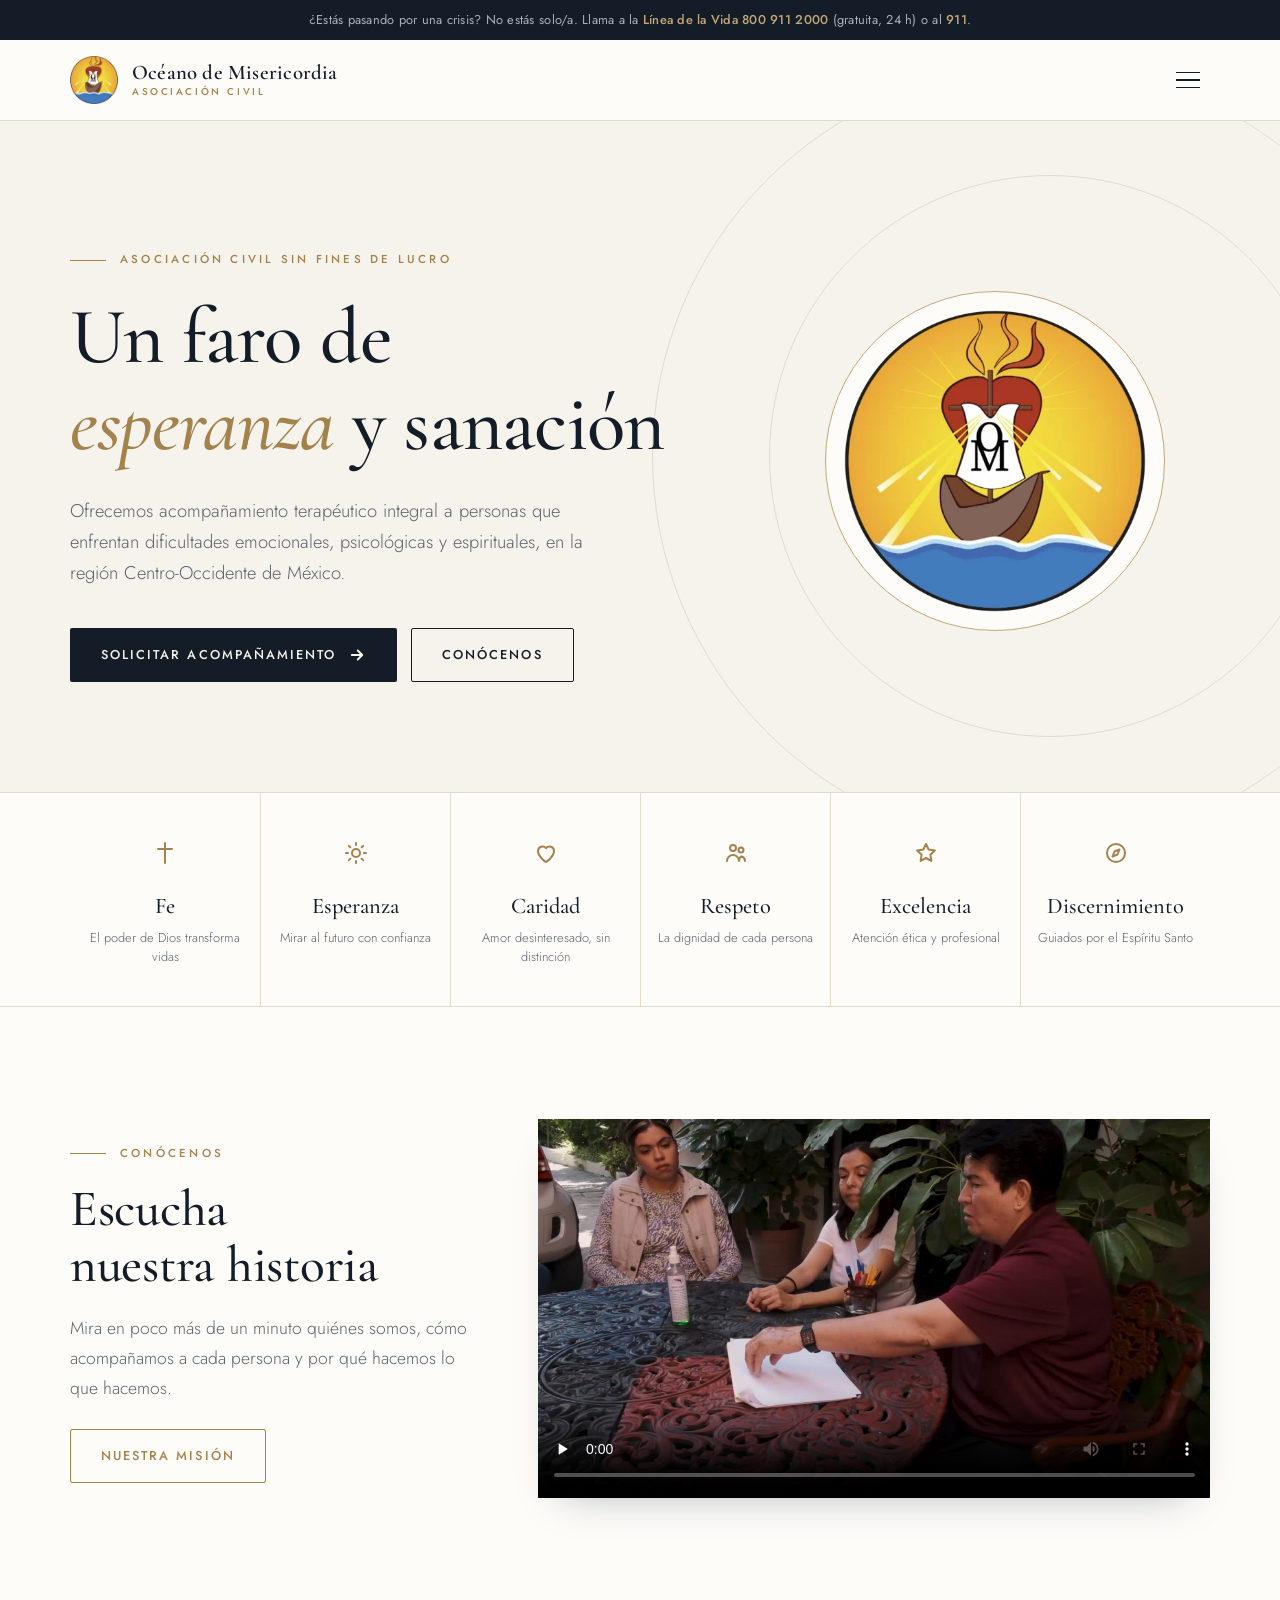
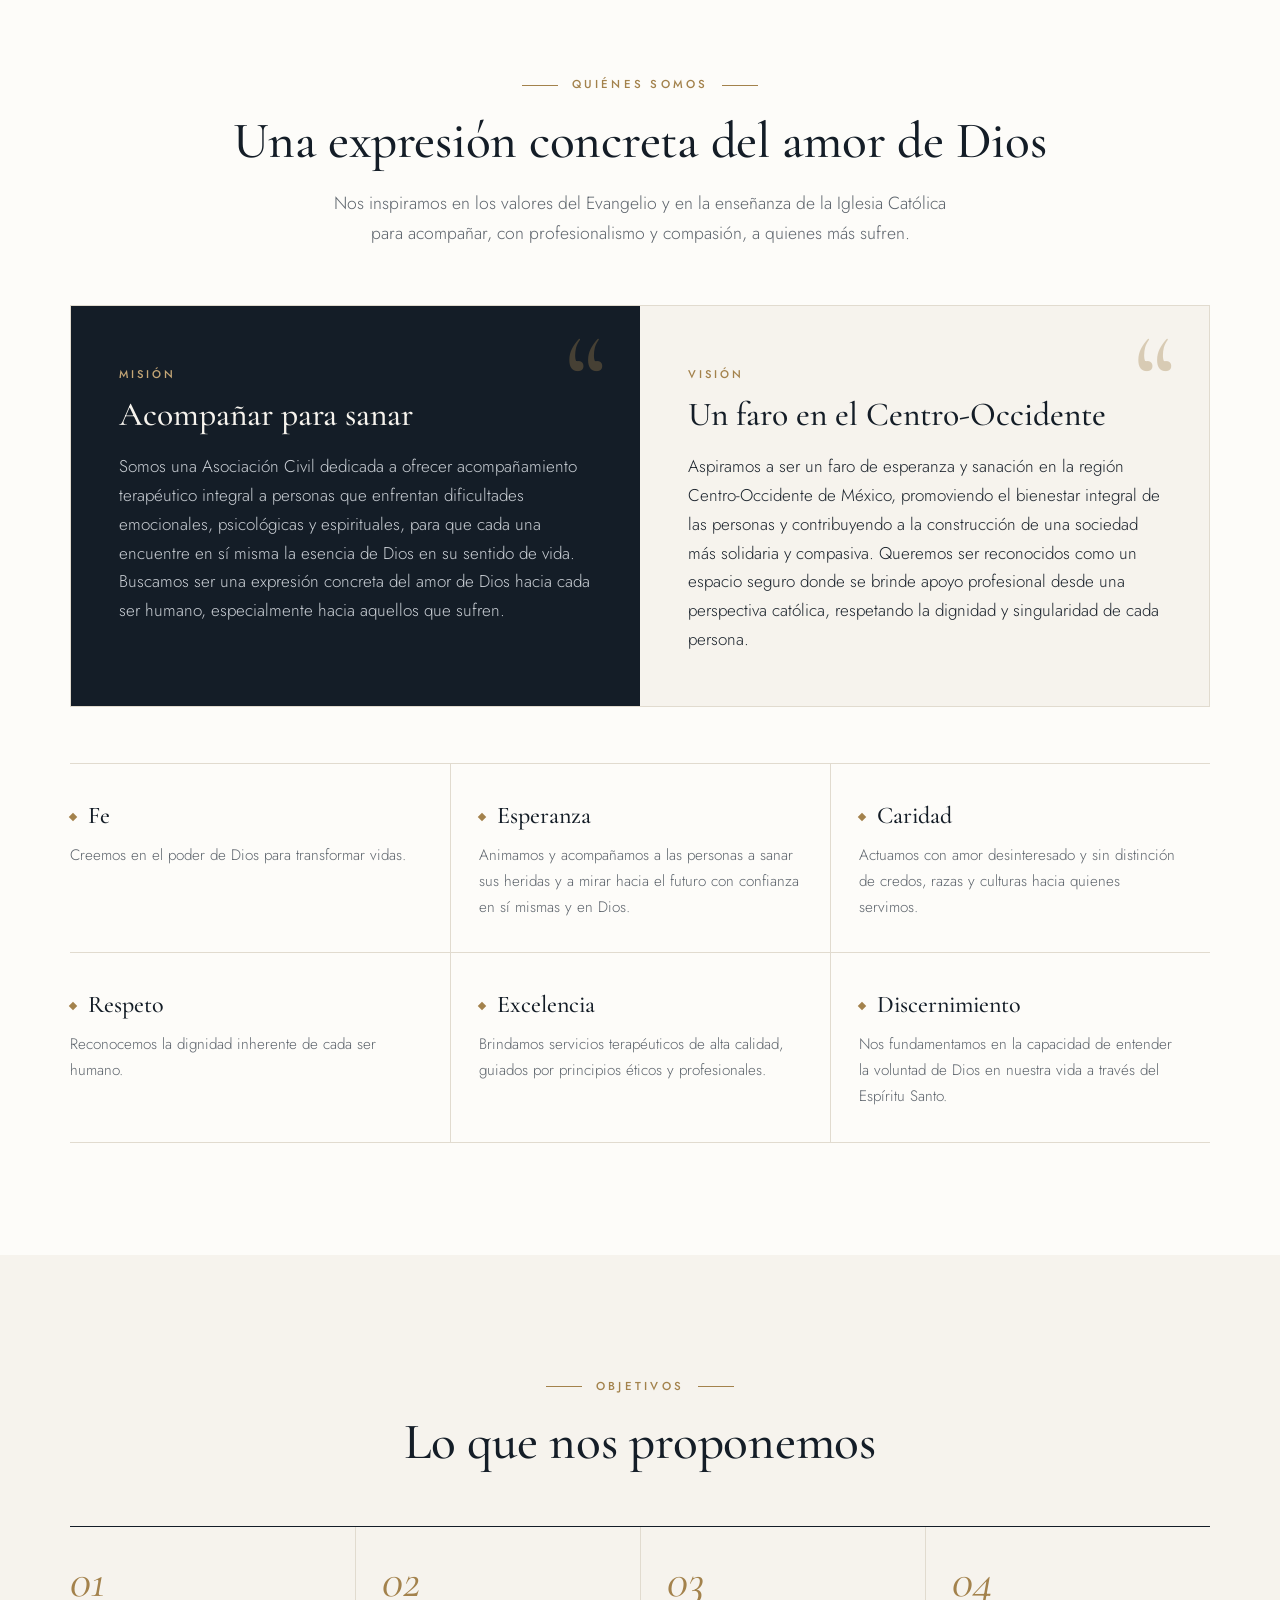
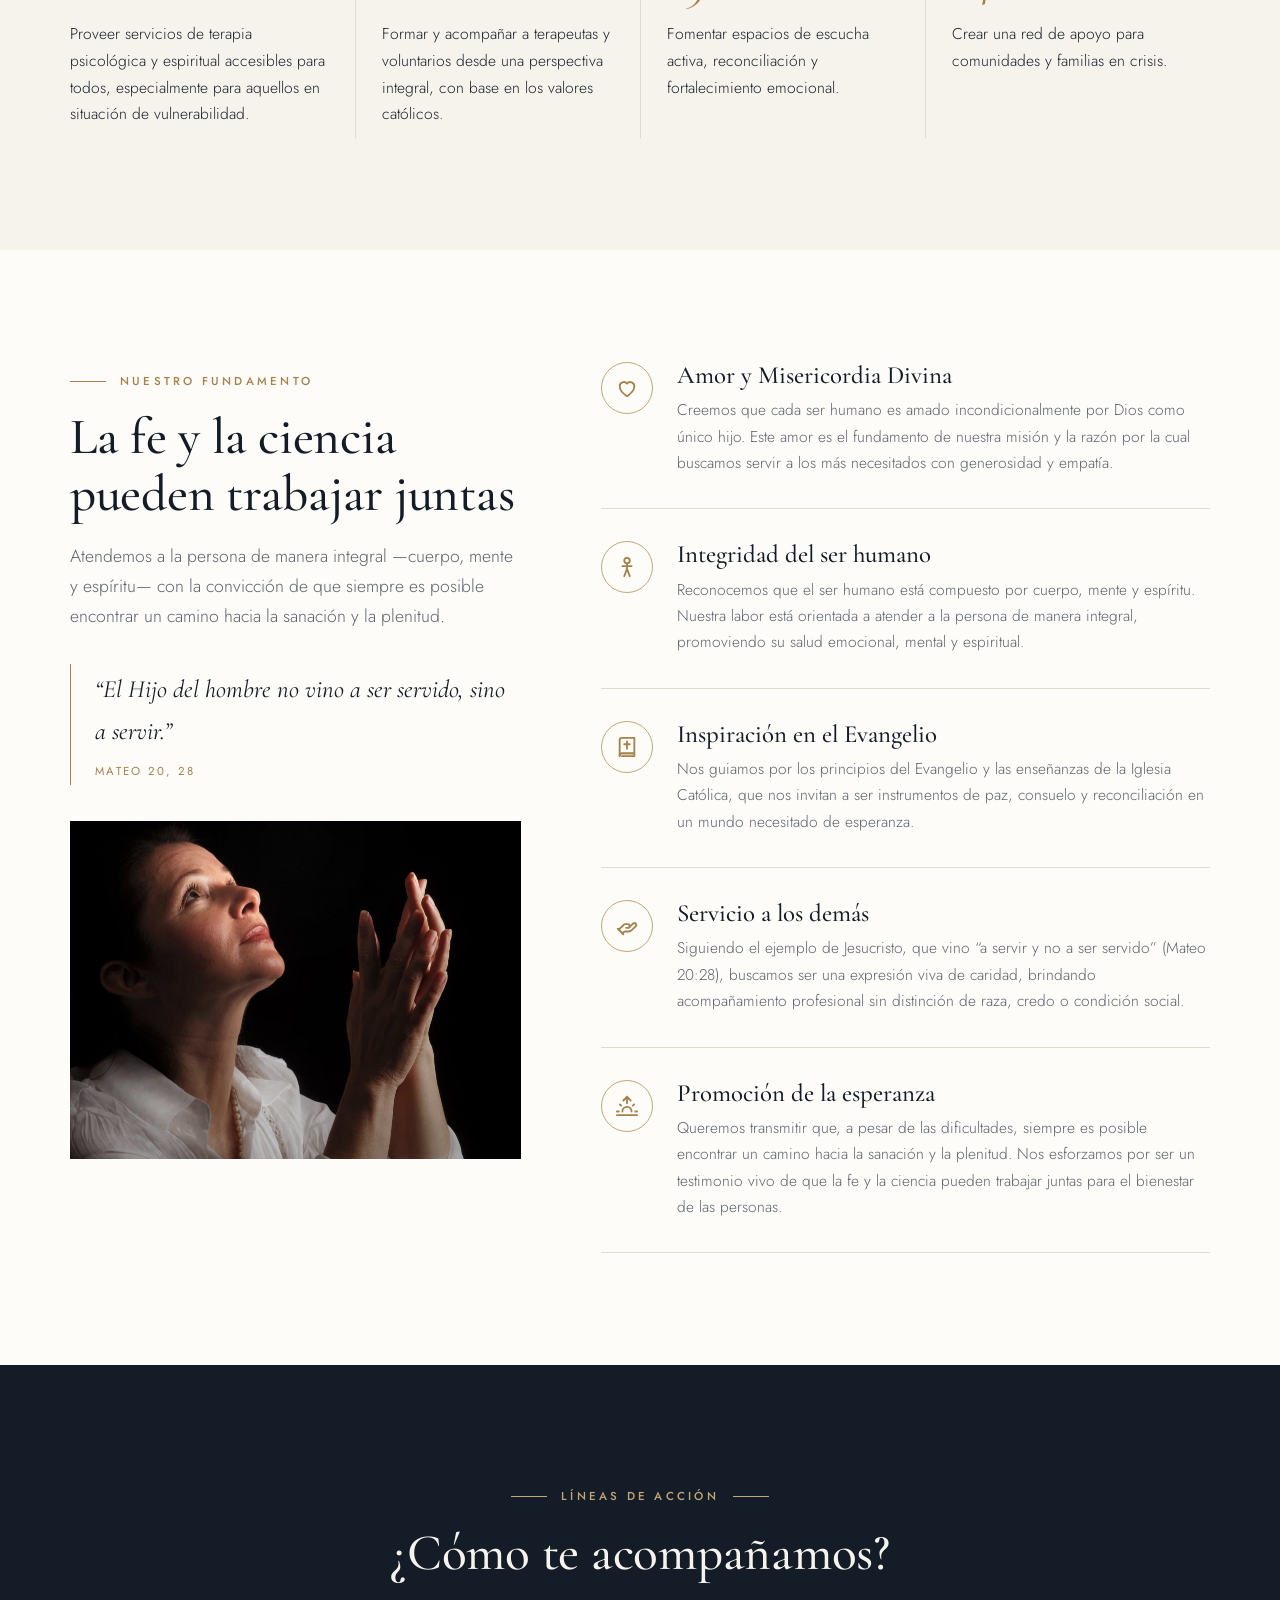
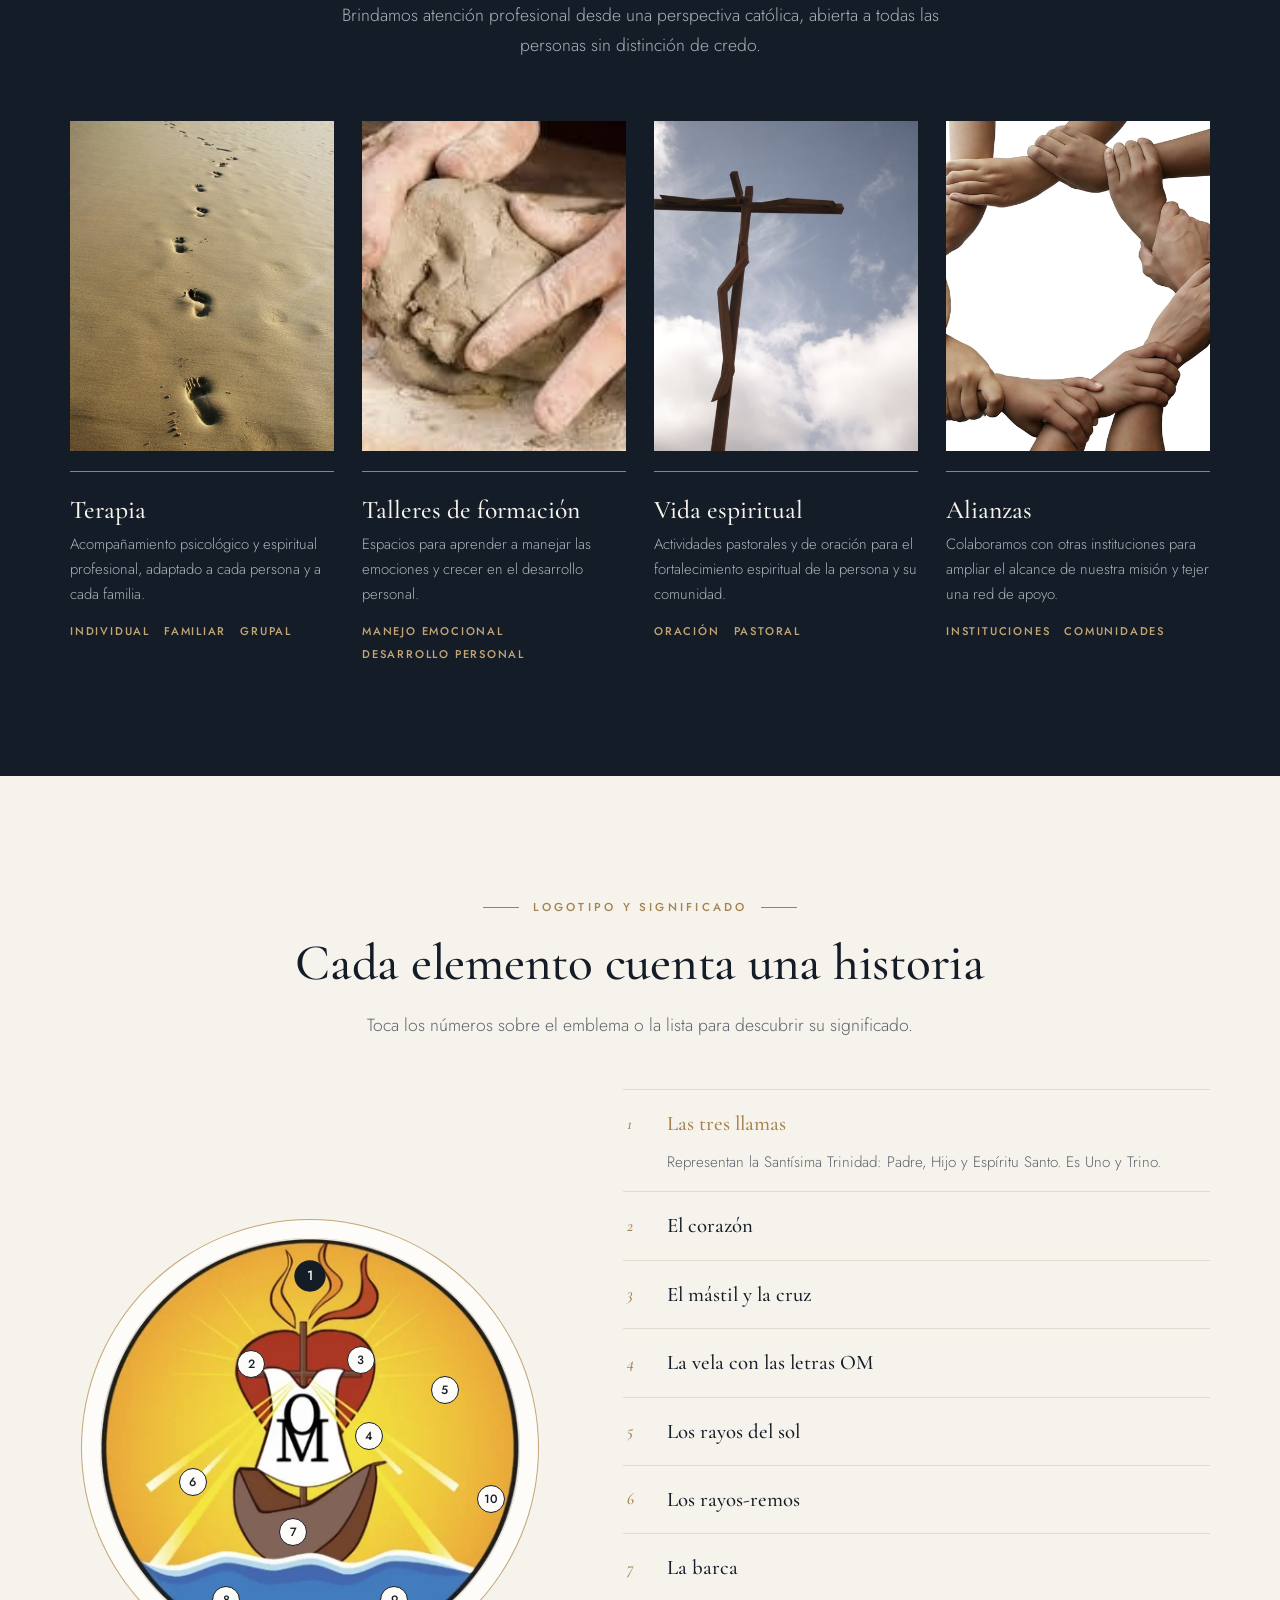
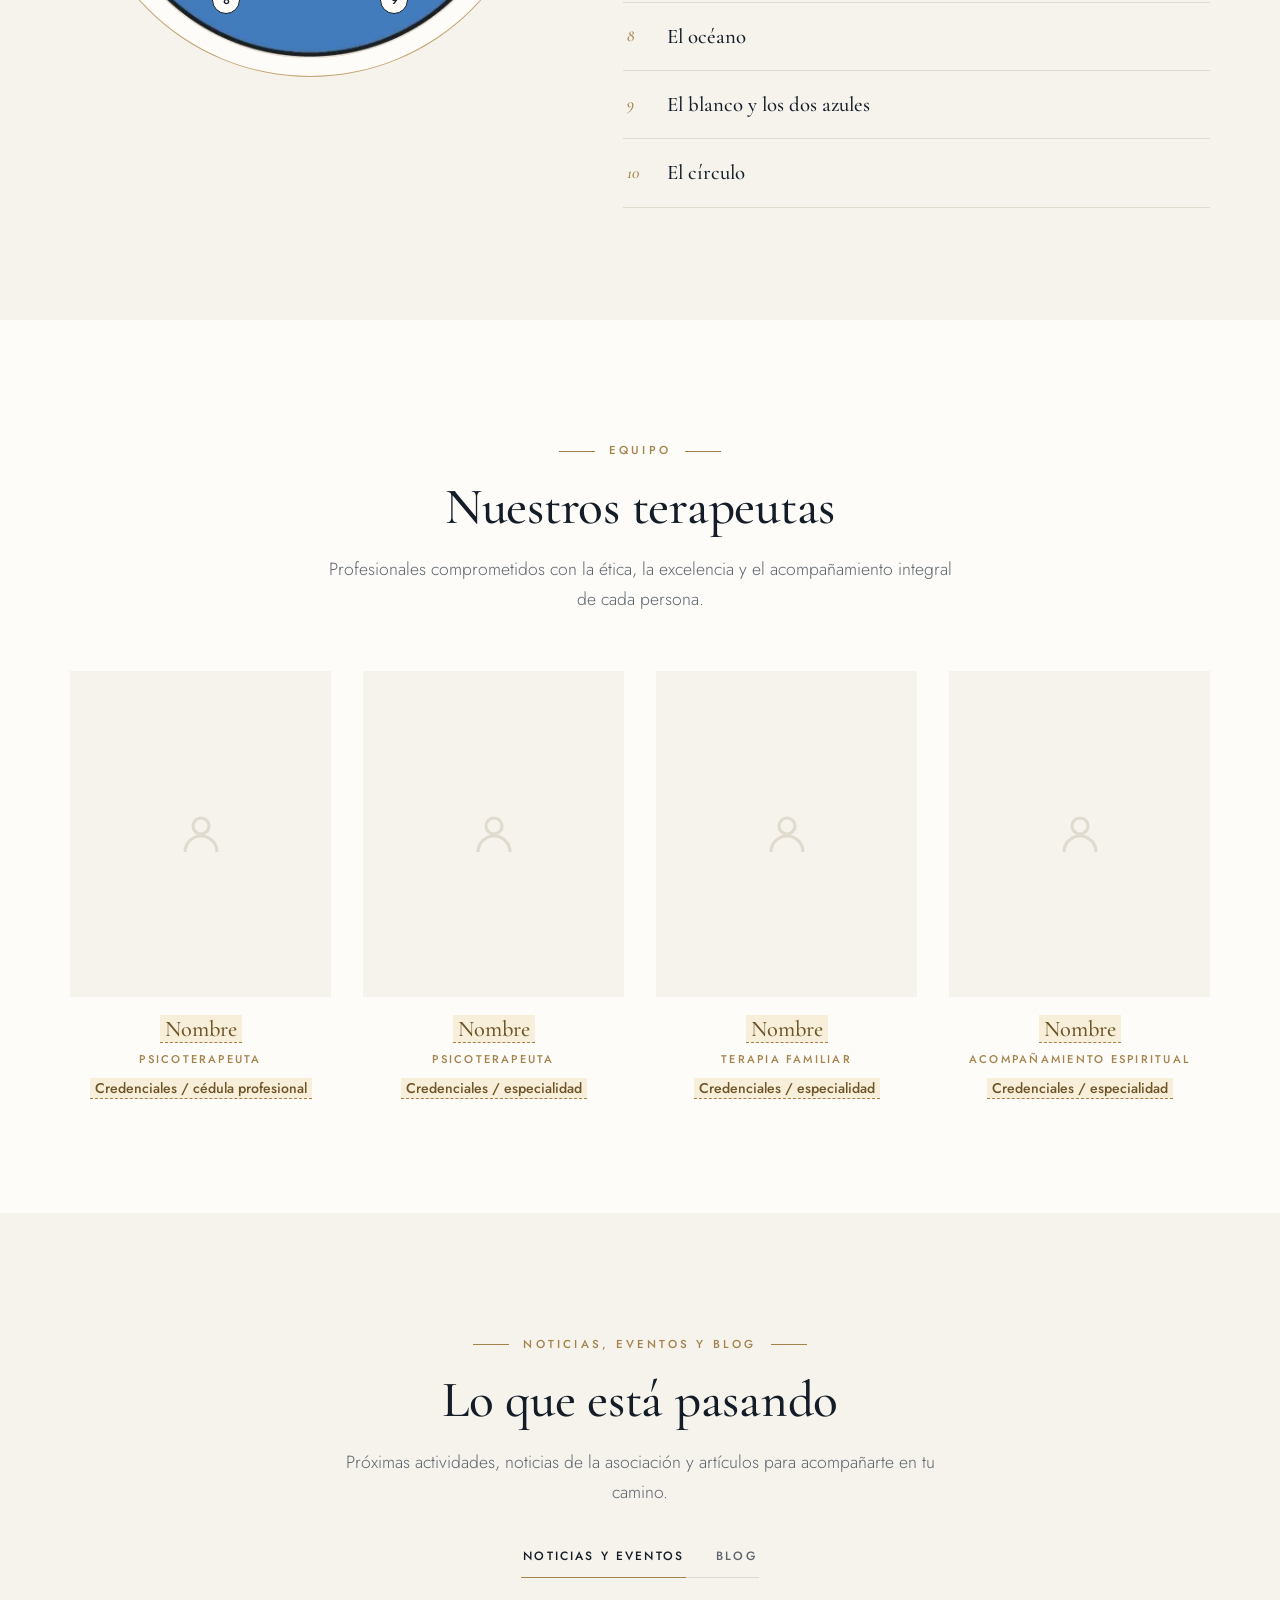
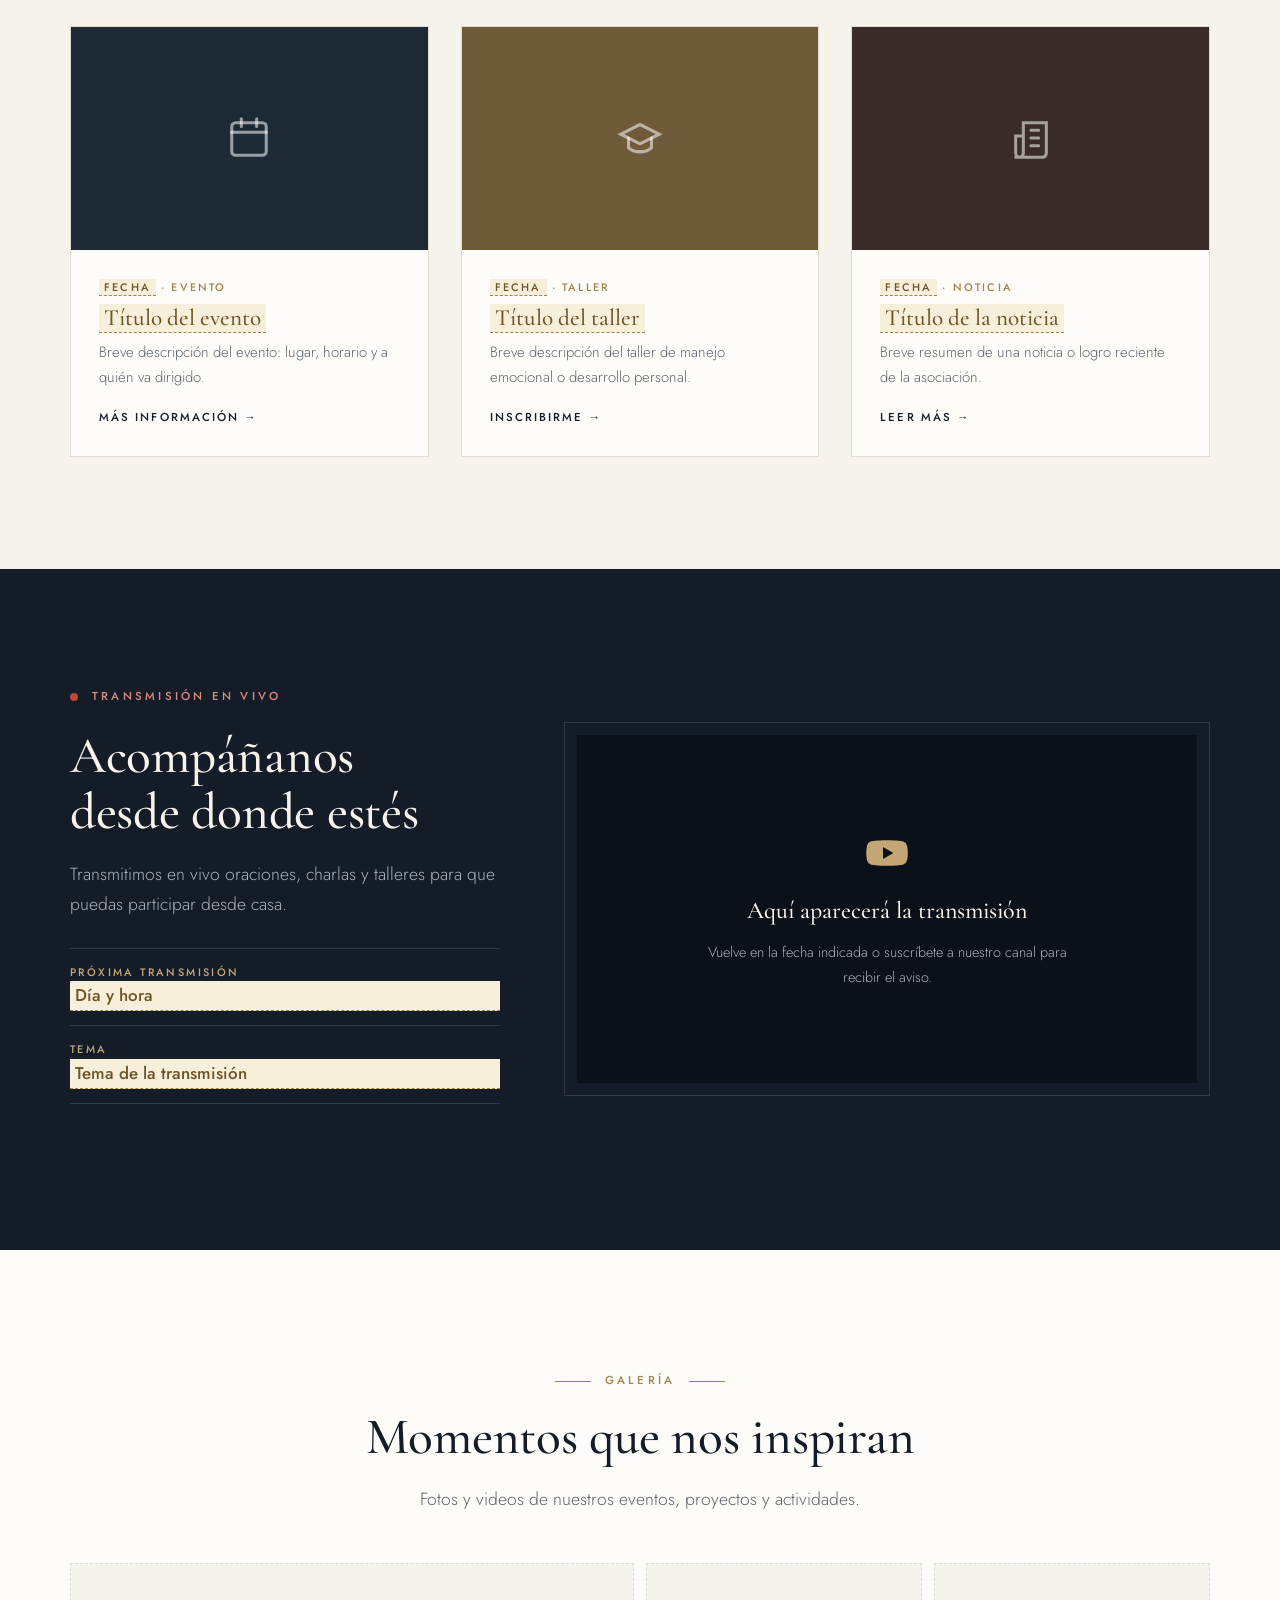
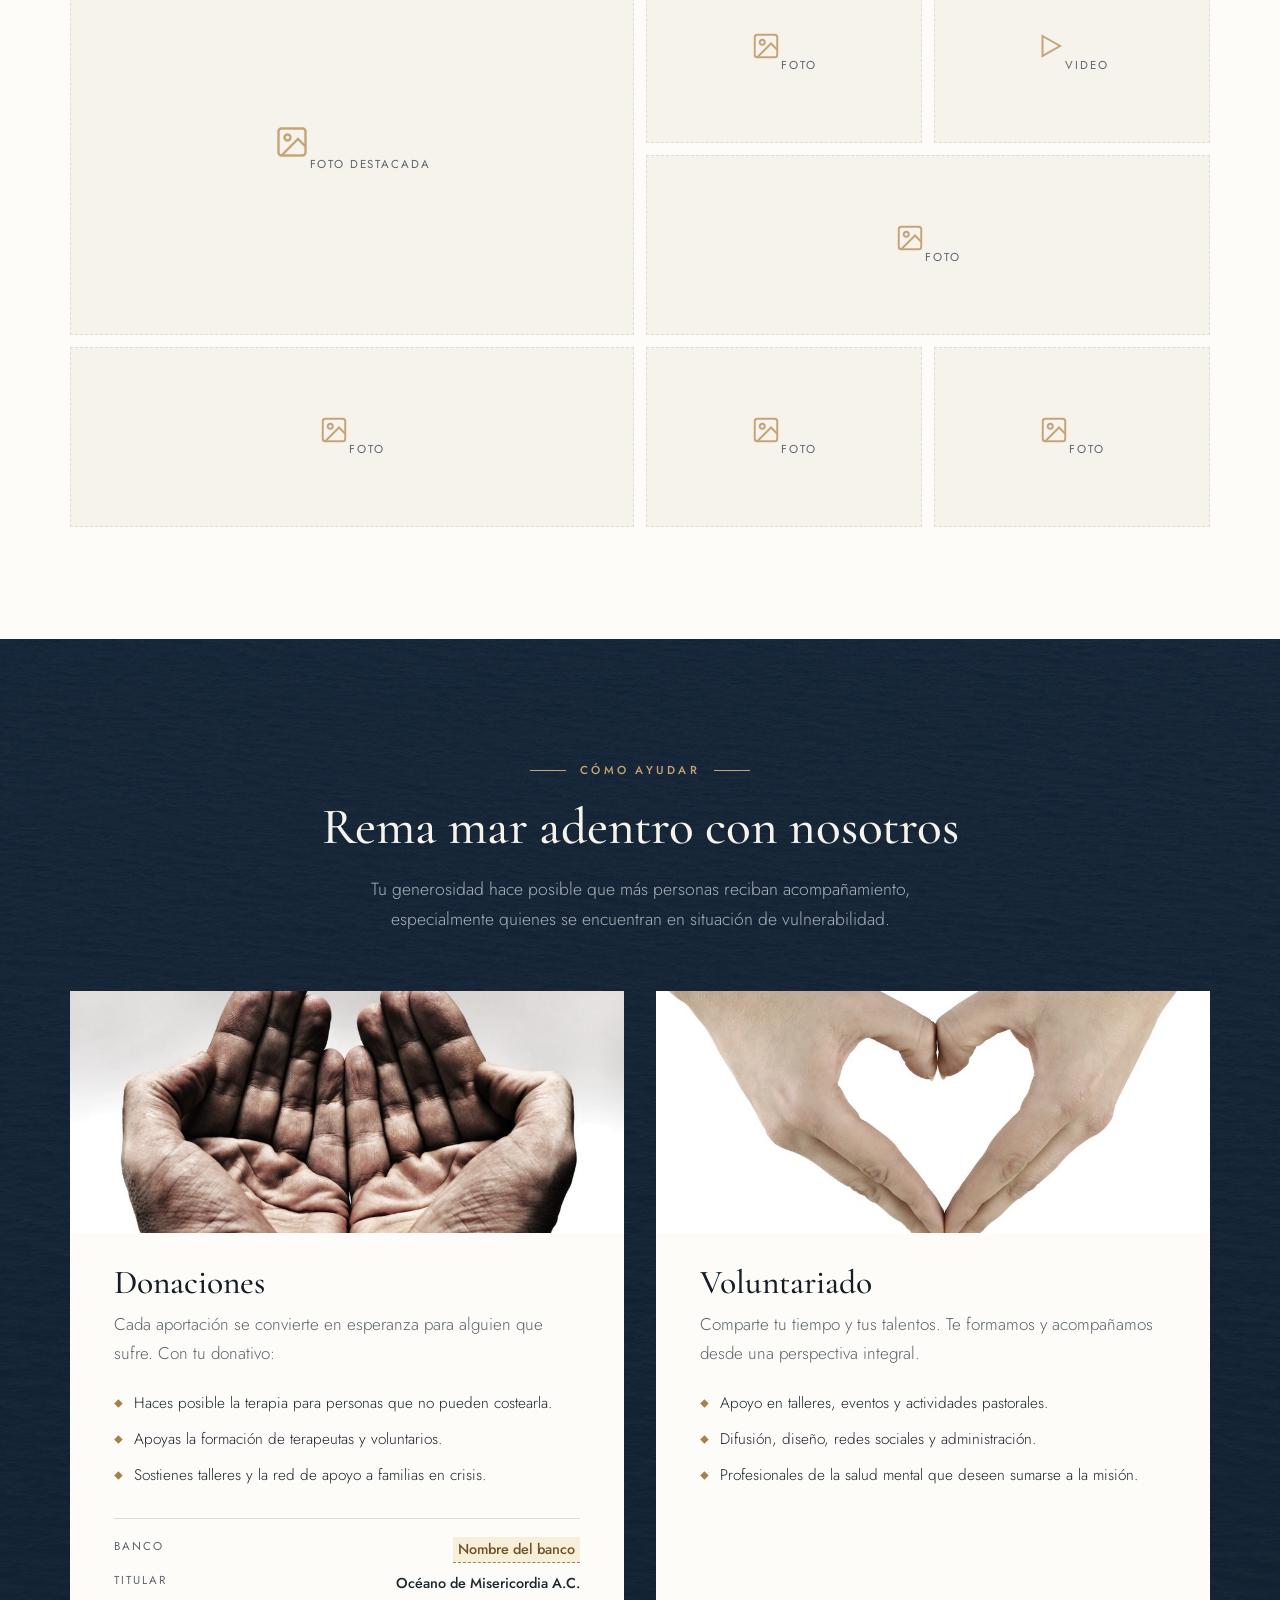
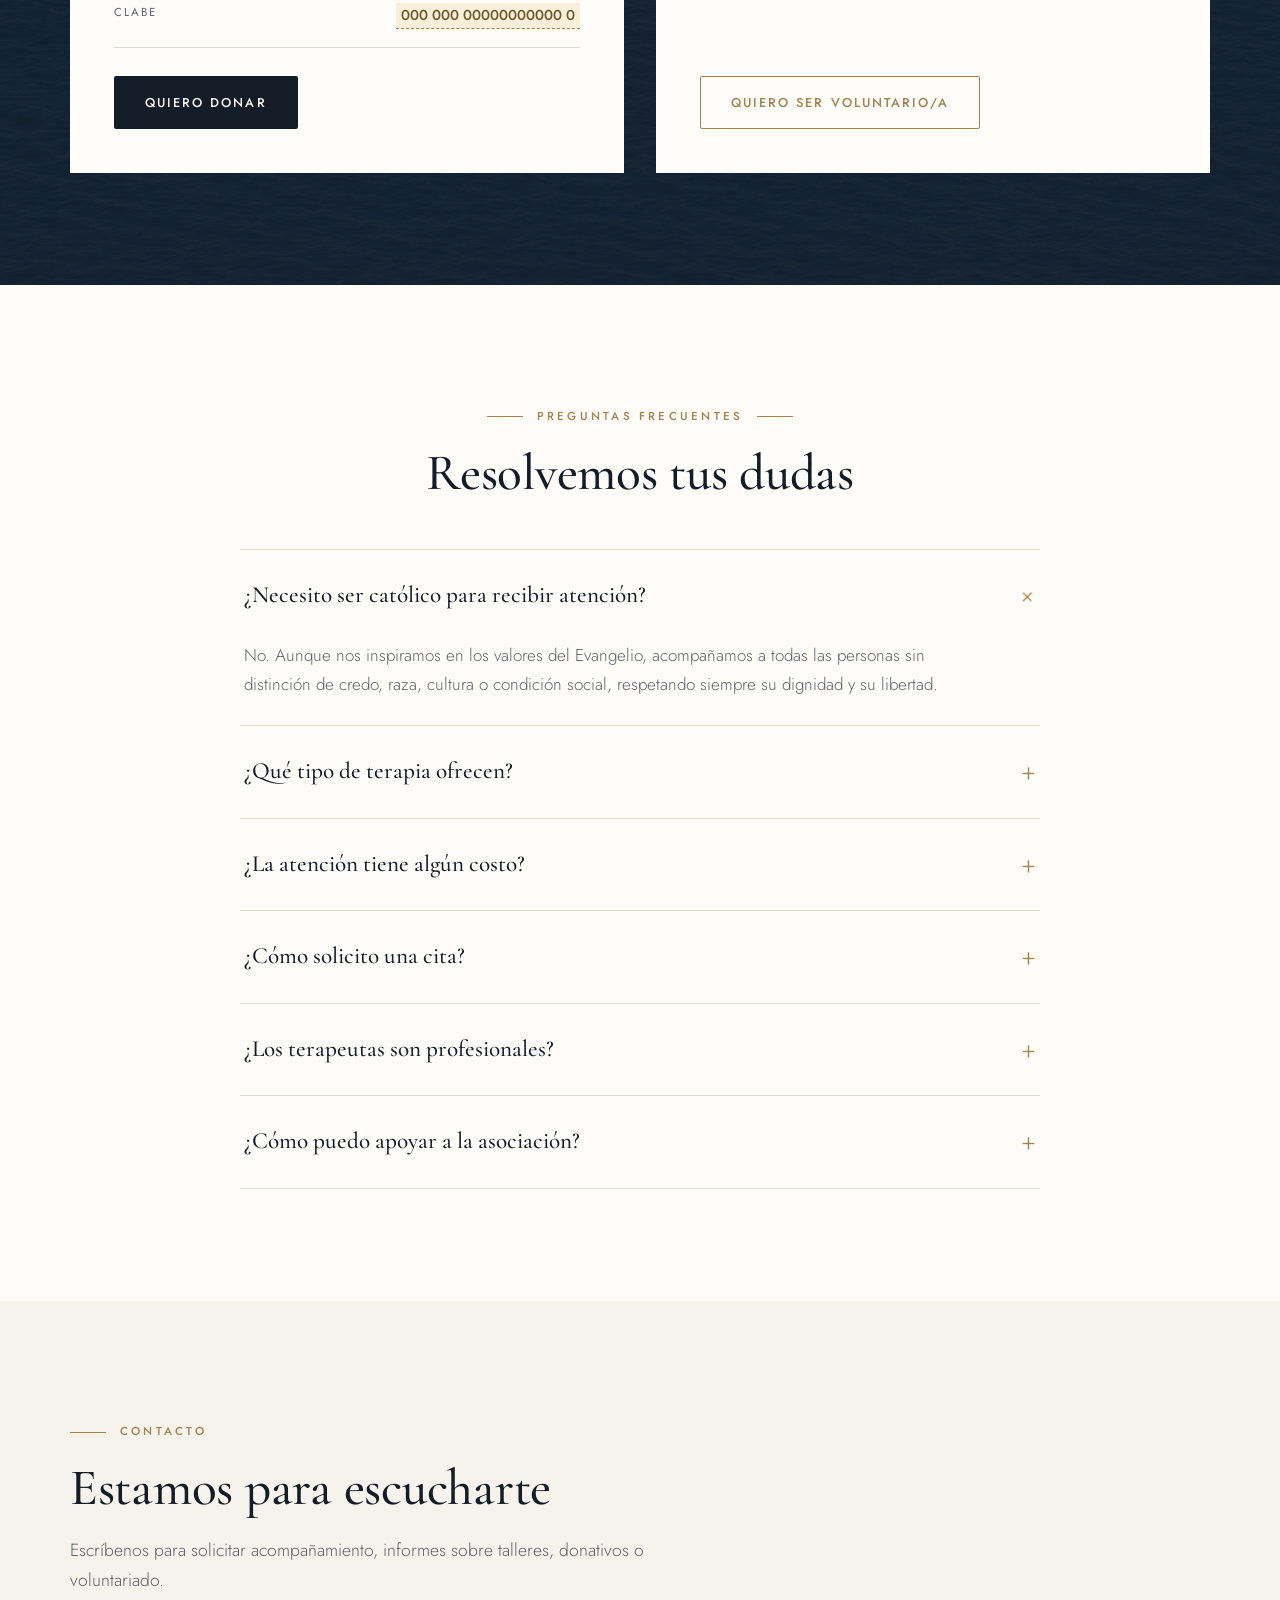
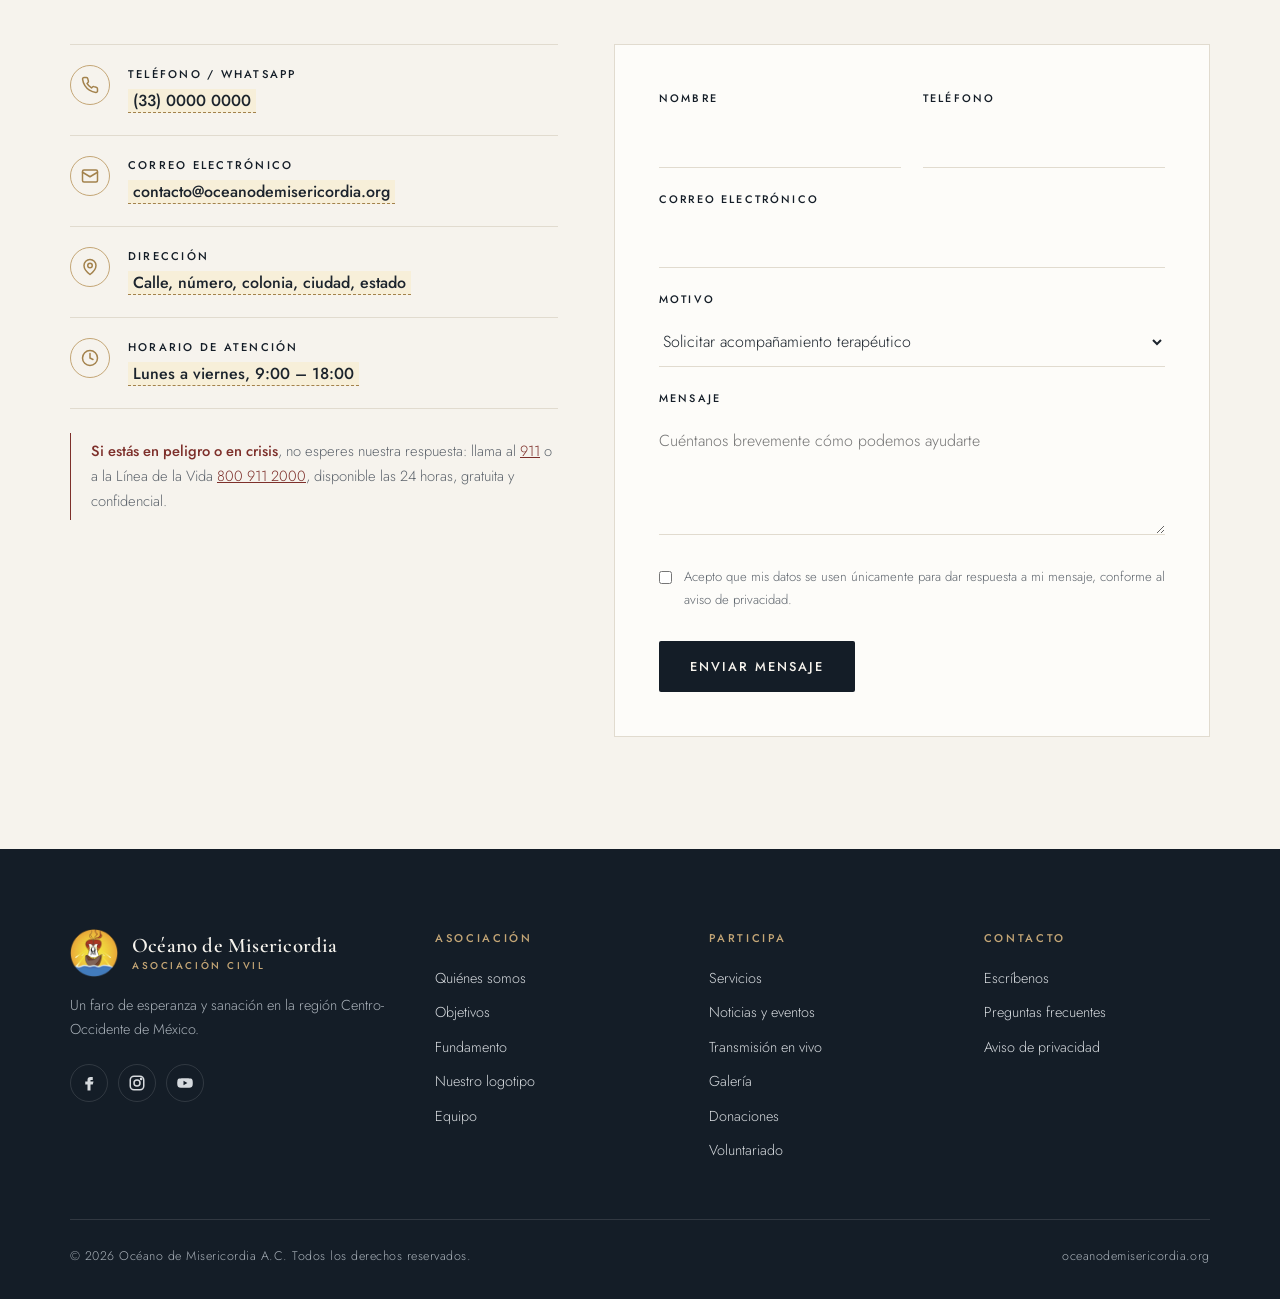
==== index.html @ 7f4353dc "Add files via upload" ====
<!DOCTYPE html>
<html lang="es">
<head>
<meta charset="UTF-8">
<meta name="viewport" content="width=device-width, initial-scale=1">
<title>Océano de Misericordia A.C. | Acompañamiento terapéutico integral</title>
<meta name="description" content="Asociación Civil sin fines de lucro que ofrece acompañamiento terapéutico integral —psicológico y espiritual— a personas que enfrentan dificultades emocionales en la región Centro-Occidente de México.">
<meta property="og:title" content="Océano de Misericordia A.C.">
<meta property="og:description" content="Un faro de esperanza y sanación. Acompañamiento terapéutico integral desde una perspectiva católica.">
<meta property="og:type" content="website">
<meta property="og:url" content="https://oceanodemisericordia.org/">
<meta name="theme-color" content="#141d27">
<link rel="icon" type="image/png" href="[data-uri]">
<link rel="preconnect" href="https://fonts.googleapis.com">
<link rel="preconnect" href="https://fonts.gstatic.com" crossorigin>
<link href="https://fonts.googleapis.com/css2?family=Cormorant+Garamond:ital,wght@0,400;0,500;0,600;1,400;1,500&family=Jost:wght@300;400;500&display=swap" rel="stylesheet">
<style>
:root{
  --ink:#141d27; --ink-2:#1d2935; --ink-3:#2a3845;
  --ivory:#f6f3ed; --ivory-2:#eee9df; --paper:#fdfcf9;
  --gold:#a3824c; --gold-2:#c4a676; --gold-soft:rgba(163,130,76,.12);
  --wine:#7d2f2a;
  --text:#1c242d; --muted:#5d646c; --muted-light:#a9b1b9; --line:#e1dbcf; --line-dark:rgba(255,255,255,.12);
  --radius:4px; --shadow:0 18px 40px -24px rgba(20,29,39,.35);
  --serif:'Cormorant Garamond',Georgia,'Times New Roman',serif;
  --sans:'Jost','Helvetica Neue',Arial,sans-serif;
}
*{box-sizing:border-box;margin:0;padding:0}
html{scroll-behavior:smooth;scroll-padding-top:84px}
body{background:var(--paper);font-family:var(--sans);color:var(--text);line-height:1.7;font-size:17px;font-weight:400;-webkit-font-smoothing:antialiased}
img{max-width:100%;display:block}
a{color:var(--gold)}
a:focus-visible,button:focus-visible,summary:focus-visible{outline:2px solid var(--gold);outline-offset:3px}
.wrap{width:min(1140px,100% - 48px);margin-inline:auto}
section{padding:112px 0}
.eyebrow{display:inline-flex;align-items:center;gap:14px;font-size:.72rem;font-weight:500;letter-spacing:.28em;text-transform:uppercase;color:var(--gold)}
.eyebrow::before{content:"";width:36px;height:1px;background:currentColor}
h1,h2,h3{font-family:var(--serif);font-weight:500;line-height:1.1;color:var(--ink);text-wrap:balance}
h2{font-size:clamp(2.2rem,4vw,3.2rem);margin:18px 0 20px;letter-spacing:-.005em}
h3{font-size:1.55rem;margin-bottom:8px}
.lead{font-size:1.1rem;color:var(--muted);max-width:640px;font-weight:300}
.center{text-align:center}.center .lead{margin-inline:auto}.center .eyebrow::after{content:"";width:36px;height:1px;background:currentColor}
.btn{display:inline-flex;align-items:center;gap:12px;padding:15px 30px;border-radius:2px;font-weight:500;font-size:.8rem;letter-spacing:.16em;text-transform:uppercase;text-decoration:none;transition:background .25s,color .25s,border-color .25s;border:1px solid transparent;cursor:pointer;font-family:inherit}
.btn-sun{background:var(--ink);color:var(--ivory)}
.btn-sun:hover{background:var(--gold);color:#fff}
.btn-ghost{border-color:var(--ink);color:var(--ink)}
.btn-ghost:hover{background:var(--ink);color:var(--ivory)}
.btn-ocean{background:transparent;border-color:var(--gold);color:var(--gold)}
.btn-ocean:hover{background:var(--gold);color:#fff}
.ph{background:#f7efd9;border-bottom:1px dashed var(--gold);padding:0 5px;color:#6d5429;font-weight:500}

/* crisis bar */
.crisis{background:var(--ink);color:var(--muted-light);font-size:.8rem;letter-spacing:.02em;text-align:center;padding:9px 16px}
.crisis a{color:var(--gold-2);font-weight:500;text-decoration:none;white-space:nowrap}

/* header */
header{position:sticky;top:0;z-index:50;background:rgba(253,252,249,.95);backdrop-filter:blur(10px);border-bottom:1px solid var(--line)}
.nav{display:flex;align-items:center;justify-content:space-between;height:80px;gap:20px}
.brand{display:flex;align-items:center;gap:14px;text-decoration:none;flex:none;white-space:nowrap}
.brand img{width:48px;height:48px}
.brand span{font-family:var(--serif);font-weight:600;color:var(--ink);line-height:1.05;font-size:1.3rem;letter-spacing:.01em}
.brand small{display:block;font-family:var(--sans);font-size:.62rem;color:var(--gold);font-weight:500;letter-spacing:.26em;text-transform:uppercase;margin-top:4px}
.menu{display:flex;align-items:center;gap:2px;list-style:none}
.menu a{text-decoration:none;color:var(--text);font-weight:400;font-size:.82rem;letter-spacing:.06em;padding:8px 11px;white-space:nowrap;display:inline-flex;align-items:center;position:relative;transition:color .2s}
.menu a:not(.btn)::after{content:"";position:absolute;left:11px;right:11px;bottom:2px;height:1px;background:var(--gold);transform:scaleX(0);transition:transform .25s}
.menu a:not(.btn):hover{color:var(--gold)}
.menu a:not(.btn):hover::after{transform:scaleX(1)}
.menu .btn{padding:12px 20px;margin-left:12px;font-size:.72rem;color:var(--ivory)}
.burger{display:none;background:none;border:0;width:44px;height:44px;cursor:pointer}
.burger span{display:block;width:24px;height:1.5px;background:var(--ink);margin:6px auto;transition:.3s}

/* hero */
.hero{position:relative;background:var(--ivory);color:var(--text);overflow:hidden;padding:120px 0 110px;border-bottom:1px solid var(--line)}
.hero::before{content:"";position:absolute;right:-12%;top:50%;width:780px;height:780px;transform:translateY(-50%);border-radius:50%;border:1px solid var(--line);pointer-events:none}
.hero::after{content:"";position:absolute;right:-4%;top:50%;width:560px;height:560px;transform:translateY(-50%);border-radius:50%;border:1px solid var(--line);pointer-events:none}
.hero-grid{display:grid;grid-template-columns:1.2fr .8fr;gap:64px;align-items:center;position:relative;z-index:2}
.hero .eyebrow{color:var(--gold)}
.hero h1{color:var(--ink);font-size:clamp(2.9rem,6.2vw,5rem);font-weight:500;margin:24px 0 26px;letter-spacing:-.01em}
.hero h1 em{font-style:italic;color:var(--gold)}
.hero p{font-size:1.15rem;color:var(--muted);font-weight:300;max-width:540px;margin-bottom:40px}
.hero-actions{display:flex;flex-wrap:wrap;gap:14px}
.emblem{position:relative;justify-self:center;width:min(340px,70vw);aspect-ratio:1;padding:18px;border-radius:50%;border:1px solid var(--gold-2);background:var(--paper)}
.emblem img{width:100%;height:100%;border-radius:50%}
.waves{display:none}
@media (prefers-reduced-motion:reduce){*{animation:none!important;transition:none!important}html{scroll-behavior:auto}}

/* values strip */
.values{padding:0;background:var(--paper);border-bottom:1px solid var(--line)}
.values-card{display:grid;grid-template-columns:repeat(6,1fr)}
.value{text-align:center;padding:40px 14px;border-left:1px solid var(--line)}
.value:first-child{border-left:0}
.value .ic{width:40px;height:40px;margin:0 auto 14px;display:grid;place-items:center;color:var(--gold)}
.value b{display:block;font-family:var(--serif);font-size:1.4rem;font-weight:500;color:var(--ink)}
.value small{color:var(--muted);font-size:.8rem;line-height:1.45;display:block;margin-top:4px;font-weight:300}

/* intro video */
.intro-video{padding-bottom:56px}
.iv-grid{display:grid;grid-template-columns:.75fr 1.25fr;gap:64px;align-items:center}
.iv-frame{position:relative;overflow:hidden;aspect-ratio:16/9;background:#000;box-shadow:var(--shadow);max-width:100%}
.iv-frame video{width:100%;height:100%;display:block;object-fit:cover}
.info-item>div{min-width:0;overflow-wrap:anywhere}
.contact-grid>*,.live-grid>*,.iv-grid>*{min-width:0}

/* about */
.split{display:grid;grid-template-columns:1fr 1fr;gap:0;margin-top:56px;border:1px solid var(--line)}
.mv{padding:52px 48px;position:relative}
.mv.m{background:var(--ink);color:#c9ced4}
.mv.v{background:var(--ivory)}
.mv.m h3{color:var(--ivory)}
.mv .tag{font-size:.7rem;font-weight:500;letter-spacing:.26em;text-transform:uppercase;color:var(--gold-2)}
.mv.v .tag{color:var(--gold)}
.mv h3{font-size:2.1rem;margin:10px 0 18px}
.mv p{font-weight:300}
.mv .bigq{position:absolute;right:32px;top:10px;font-family:var(--serif);font-size:8rem;line-height:1;color:var(--gold);opacity:.35}
.values-full{display:grid;grid-template-columns:repeat(3,1fr);margin-top:56px;border-top:1px solid var(--line)}
.vf{padding:32px 28px 32px 0;border-bottom:1px solid var(--line)}
.vf:not(:nth-child(3n+1)){padding-left:28px;border-left:1px solid var(--line)}
.vf h4{font-family:var(--serif);font-size:1.5rem;font-weight:500;color:var(--ink);display:flex;align-items:center;gap:12px;margin-bottom:6px}
.vf h4 i{width:6px;height:6px;transform:rotate(45deg);background:var(--gold);display:inline-block}
.vf p{color:var(--muted);font-size:.95rem;font-weight:300}

/* objectives */
.objectives{background:var(--ivory)}
.obj-grid{display:grid;grid-template-columns:repeat(4,1fr);gap:0;margin-top:56px;border-top:1px solid var(--ink)}
.obj{padding:30px 26px 10px 0}
.obj+.obj{padding-left:26px;border-left:1px solid var(--line)}
.obj .n{font-family:var(--serif);font-size:3rem;font-weight:400;line-height:1;color:var(--gold);font-style:italic}
.obj p{margin-top:16px;color:var(--text);font-size:.98rem;font-weight:300}

/* foundations */
.found{display:grid;grid-template-columns:.85fr 1.15fr;gap:80px;align-items:start}
.found-intro{position:sticky;top:120px}
.verse{margin-top:32px;border-left:1px solid var(--gold);padding:4px 0 4px 24px;font-family:var(--serif);font-style:italic;font-size:1.55rem;color:var(--ink)}
.verse cite{display:block;font-family:var(--sans);font-style:normal;font-size:.72rem;letter-spacing:.2em;text-transform:uppercase;color:var(--gold);margin-top:10px}
.found-img{margin-top:36px;overflow:hidden;aspect-ratio:4/3;max-width:100%}
.found-img img{width:100%;height:100%;object-fit:cover;object-position:40% 30%;filter:saturate(.8)}
.f-list{display:flex;flex-direction:column}
.f-item{display:grid;grid-template-columns:52px 1fr;gap:24px;padding:32px 0;border-bottom:1px solid var(--line)}
.f-item:first-child{padding-top:0}
.f-item .ic{width:52px;height:52px;border-radius:50%;display:grid;place-items:center;border:1px solid var(--gold-2);color:var(--gold)}
.f-item .ic svg{width:22px;height:22px}
.f-item h3{font-size:1.55rem}
.f-item p{color:var(--muted);font-size:.97rem;font-weight:300}

/* services */
.services{background:var(--ink);color:#c9ced4}
.services h2{color:var(--ivory)}.services .lead{color:var(--muted-light)}
.services .eyebrow{color:var(--gold-2)}
.svc-grid{display:grid;grid-template-columns:repeat(4,1fr);gap:28px;margin-top:60px}
.svc{background:transparent;overflow:hidden}
.svc-img{aspect-ratio:4/5;overflow:hidden;background:var(--ink-2);max-width:100%}
.svc-img img{width:100%;height:100%;object-fit:cover;filter:grayscale(.35) contrast(1.02);transition:transform .8s,filter .6s}
.svc:hover .svc-img img{transform:scale(1.04);filter:none}
.svc-body{padding:24px 0 0;border-top:1px solid var(--gold);margin-top:20px}
.svc .ic{display:none}
.svc h3{color:var(--ivory);font-size:1.6rem}
.svc p{font-size:.93rem;color:var(--muted-light);font-weight:300}
.svc ul{list-style:none;margin-top:14px;display:flex;flex-wrap:wrap;gap:4px 14px}
.svc li{font-size:.7rem;font-weight:500;letter-spacing:.16em;text-transform:uppercase;color:var(--gold-2)}

/* logo meaning */
.logo-sec{background:var(--ivory)}
.logo-grid{display:grid;grid-template-columns:.9fr 1.1fr;gap:72px;align-items:center;margin-top:48px}
.logo-stage{position:relative;max-width:420px;justify-self:center;width:100%}
.logo-stage img{width:100%;border-radius:50%;box-shadow:0 0 0 18px var(--paper),0 0 0 19px var(--gold-2)}
.hotspot{position:absolute;width:28px;height:28px;border-radius:50%;border:1px solid var(--ink);background:var(--paper);color:var(--ink);font-weight:500;font-size:.75rem;cursor:pointer;transform:translate(-50%,-50%);transition:transform .2s,background .2s,color .2s;font-family:var(--sans)}
.hotspot:hover,.hotspot.on{background:var(--ink);color:var(--ivory);transform:translate(-50%,-50%) scale(1.12)}
.sym-list{display:flex;flex-direction:column;border-top:1px solid var(--line)}
.sym{padding:16px 4px;border-bottom:1px solid var(--line);cursor:pointer}
.sym header{all:unset;display:flex;align-items:center;gap:16px;font-family:var(--serif);font-size:1.3rem;font-weight:500;color:var(--ink);cursor:pointer}
.sym header b{flex:none;width:24px;font-family:var(--serif);font-style:italic;font-weight:500;font-size:1.05rem;color:var(--gold)}
.sym p{display:none;color:var(--muted);font-size:.95rem;font-weight:300;margin-top:8px;padding-left:40px}
.sym.on header{color:var(--gold)}
.sym.on p{display:block}

/* team */
.team-grid{display:grid;grid-template-columns:repeat(4,1fr);gap:32px;margin-top:56px}
.member{text-align:center}
.avatar{width:100%;aspect-ratio:4/5;margin:0 0 20px;background:var(--ivory);display:grid;place-items:center;color:var(--line);max-width:100%}
.member h3{font-size:1.4rem}
.member .role{color:var(--gold);font-weight:500;font-size:.7rem;text-transform:uppercase;letter-spacing:.2em}
.member p{color:var(--muted);font-size:.88rem;margin-top:8px;font-weight:300}

/* news & blog */
.news{background:var(--ivory)}
.cards3{display:grid;grid-template-columns:repeat(3,1fr);gap:32px;margin-top:48px}
.card{background:var(--paper);display:flex;flex-direction:column;border:1px solid var(--line)}
.card .thumb{aspect-ratio:16/10;display:grid;place-items:center;color:rgba(255,255,255,.55);max-width:100%}
.t1{background:var(--ink-2)}
.t2{background:#6f5a3a}
.t3{background:#3a2c2b}
.card .body{padding:28px;flex:1;display:flex;flex-direction:column}
.card .meta{font-size:.68rem;font-weight:500;letter-spacing:.2em;text-transform:uppercase;color:var(--gold);margin-bottom:10px}
.card h3{font-size:1.45rem}
.card p{color:var(--muted);font-size:.93rem;font-weight:300;flex:1}
.card .more{margin-top:18px;font-weight:500;font-size:.72rem;letter-spacing:.18em;text-transform:uppercase;text-decoration:none;color:var(--ink)}
.card .more:hover{color:var(--gold)}
.tabs{display:inline-flex;gap:28px;margin-top:28px;border-bottom:1px solid var(--line)}
.tabs button{border:0;background:none;padding:10px 2px;font:inherit;font-weight:500;font-size:.75rem;letter-spacing:.18em;text-transform:uppercase;color:var(--muted);cursor:pointer;border-bottom:1px solid transparent;margin-bottom:-1px}
.tabs button.on{color:var(--ink);border-color:var(--gold)}
.panel{display:none}.panel.on{display:grid}

/* live */
.live{background:var(--ink);color:#c9ced4}
.live h2{color:var(--ivory)}.live .lead{color:var(--muted-light)}
.live .eyebrow{color:#d98a82}.live .eyebrow::before{display:none}
.dot{width:8px;height:8px;border-radius:50%;background:#c2453b;display:inline-block;animation:pulse 2.4s infinite}
@keyframes pulse{50%{opacity:.35}}
.live-grid{display:grid;grid-template-columns:.8fr 1.2fr;gap:64px;align-items:center}
.live-list{list-style:none;margin:28px 0 34px;border-top:1px solid var(--line-dark)}
.live-list li{display:flex;flex-direction:column;padding:14px 0;border-bottom:1px solid var(--line-dark)}
.live-list b{color:var(--gold-2);font-size:.68rem;font-weight:500;letter-spacing:.22em;text-transform:uppercase}
.live .btn-sun{background:transparent;border-color:var(--gold-2);color:var(--gold-2)}
.live .btn-sun:hover{background:var(--gold-2);color:var(--ink)}
.player{border:1px solid var(--line-dark);padding:12px}
.player-frame{position:relative;aspect-ratio:16/9;overflow:hidden;background:#0b1118;max-width:100%}
.player-frame iframe{position:absolute;inset:0;width:100%;height:100%;border:0}
.player-empty{position:absolute;inset:0;display:flex;flex-direction:column;align-items:center;justify-content:center;gap:8px;text-align:center;padding:20px;color:var(--muted-light)}
.player-empty svg{color:var(--gold-2);margin-bottom:6px;width:48px;height:48px}
.player-empty b{color:var(--ivory);font-family:var(--serif);font-weight:500;font-size:1.5rem}
.player-empty span{font-size:.9rem;font-weight:300;max-width:360px}

/* gallery */
.gallery{display:grid;grid-template-columns:repeat(4,1fr);grid-auto-rows:180px;gap:12px;margin-top:48px}
.g{display:grid;place-items:center;color:var(--muted);background:var(--ivory);border:1px dashed var(--line);font-size:.72rem;letter-spacing:.16em;text-transform:uppercase;text-align:center;padding:10px}
.g svg{margin:0 auto 8px;color:var(--gold-2)}
.g.big{grid-column:span 2;grid-row:span 2}
.g.wide{grid-column:span 2}

/* help */
.help{background:linear-gradient(rgba(20,29,39,.86),rgba(20,29,39,.9)),url(media/oceano.jpg) center/cover;color:#c9ced4}
.help h2{color:var(--ivory)}.help .lead{color:var(--muted-light)}
.help .eyebrow{color:var(--gold-2)}
.help-grid{display:grid;grid-template-columns:1fr 1fr;gap:32px;margin-top:56px}
.help-card{background:var(--paper);color:var(--text);padding:44px;display:flex;flex-direction:column;overflow:hidden}
.help-photo{margin:-44px -44px 32px;aspect-ratio:16/7;overflow:hidden}
.help-photo img{width:100%;height:100%;object-fit:cover;filter:grayscale(.4)}
.help-card .ic{display:none}
.help-card h3{font-size:2.1rem}
.help-card>p{color:var(--muted);font-weight:300}
.help-card ul{list-style:none;margin:22px 0 30px;display:flex;flex-direction:column;gap:10px;flex:1}
.help-card li{display:flex;gap:14px;align-items:baseline;font-size:.96rem;font-weight:300}
.help-card li::before{content:"";flex:none;width:6px;height:6px;transform:rotate(45deg) translateY(-2px);background:var(--gold)}
.bank{border-top:1px solid var(--line);border-bottom:1px solid var(--line);padding:14px 0;font-size:.9rem;margin-bottom:28px}
.bank div{display:flex;justify-content:space-between;gap:10px;padding:4px 0;flex-wrap:wrap}
.bank span{color:var(--muted);font-size:.72rem;letter-spacing:.18em;text-transform:uppercase}
.bank b{font-weight:500}
.help-card .btn{align-self:flex-start}

/* faq */
.faq-wrap{max-width:800px;margin:48px auto 0;border-top:1px solid var(--line)}
details{border-bottom:1px solid var(--line)}
summary{list-style:none;cursor:pointer;display:flex;justify-content:space-between;align-items:center;gap:20px;padding:24px 4px;font-family:var(--serif);font-size:1.45rem;font-weight:500;color:var(--ink)}
summary::-webkit-details-marker{display:none}
summary::after{content:"+";flex:none;font-family:var(--sans);font-weight:300;font-size:1.6rem;color:var(--gold);transition:transform .25s}
details[open] summary::after{transform:rotate(45deg)}
details p{padding:0 50px 26px 4px;color:var(--muted);font-weight:300}

/* contact */
.contact{background:var(--ivory)}
.contact-grid{display:grid;grid-template-columns:.9fr 1.1fr;gap:56px;margin-top:48px}
.info{display:flex;flex-direction:column;border-top:1px solid var(--line)}
.info-item{display:flex;gap:18px;align-items:flex-start;padding:20px 0;border-bottom:1px solid var(--line)}
.info-item .ic{flex:none;width:40px;height:40px;border-radius:50%;display:grid;place-items:center;border:1px solid var(--gold-2);color:var(--gold)}
.info-item .ic svg{width:18px;height:18px}
.info-item b{display:block;color:var(--ink);font-size:.7rem;font-weight:500;letter-spacing:.2em;text-transform:uppercase;margin-bottom:2px}
.info-item span{color:var(--text);font-size:1rem}
.emergency{margin-top:24px;border-left:1px solid var(--wine);padding:6px 0 6px 20px;font-size:.92rem;color:var(--muted);font-weight:300}
.emergency b{color:var(--wine);font-weight:500}
.emergency a{color:var(--wine)}
form{background:var(--paper);padding:44px;border:1px solid var(--line);display:grid;grid-template-columns:1fr 1fr;gap:22px}
form .full{grid-column:1/-1}
label{font-size:.68rem;font-weight:500;letter-spacing:.2em;text-transform:uppercase;color:var(--ink);display:block;margin-bottom:8px}
input,select,textarea{width:100%;padding:12px 0;border:0;border-bottom:1px solid var(--line);border-radius:0;font:inherit;font-size:1rem;font-weight:300;background:transparent;color:var(--text);transition:border-color .2s}
select{padding-right:10px}
input:focus,select:focus,textarea:focus{outline:none;border-bottom-color:var(--gold)}
textarea{min-height:120px;resize:vertical}
.check{display:flex;gap:12px;align-items:flex-start;font-size:.82rem;color:var(--muted);text-transform:none;letter-spacing:0;font-weight:300}
.check input{width:auto;margin-top:5px;accent-color:var(--gold)}
.form-note{font-size:.85rem;color:var(--gold);min-height:1em}

/* footer */
footer{background:var(--ink);color:var(--muted-light);padding:80px 0 32px;font-size:.9rem;font-weight:300}
.f-grid{display:grid;grid-template-columns:1.4fr 1fr 1fr 1fr;gap:48px}
footer .brand span{color:var(--ivory)}footer .brand small{color:var(--gold-2)}
footer h4{color:var(--gold-2);font-family:var(--sans);font-size:.7rem;font-weight:500;letter-spacing:.24em;text-transform:uppercase;margin-bottom:18px}
footer ul{list-style:none;display:flex;flex-direction:column;gap:10px}
footer a{color:#d6dade;text-decoration:none}
footer a:hover{color:var(--gold-2)}
.social{display:flex;gap:10px;margin-top:22px}
.social a{width:38px;height:38px;border-radius:50%;display:grid;place-items:center;border:1px solid var(--line-dark)}
.social a:hover{border-color:var(--gold-2);color:var(--gold-2)}
.f-bottom{border-top:1px solid var(--line-dark);margin-top:56px;padding-top:26px;display:flex;justify-content:space-between;gap:20px;flex-wrap:wrap;font-size:.78rem;letter-spacing:.04em}

.reveal{opacity:0;transform:translateY(18px);transition:opacity 1s ease,transform 1s ease}
.reveal.in{opacity:1;transform:none}
.to-top{position:fixed;right:20px;bottom:20px;width:44px;height:44px;border-radius:50%;background:var(--ink);color:var(--ivory);display:grid;place-items:center;opacity:0;pointer-events:none;transition:opacity .3s;z-index:40;text-decoration:none}
.to-top.show{opacity:1;pointer-events:auto}

@media (max-width:1360px){
  .menu{position:absolute;left:0;right:0;top:100%;flex-direction:column;align-items:stretch;background:var(--paper);padding:12px 24px 28px;border-bottom:1px solid var(--line);box-shadow:var(--shadow);opacity:0;visibility:hidden;transform:translateY(-10px);transition:opacity .25s,transform .25s,visibility .25s}
  .menu.open{opacity:1;visibility:visible;transform:none}
  .menu a{padding:14px 0;border-bottom:1px solid var(--line)}
  .menu a:not(.btn)::after{display:none}
  .menu .btn{justify-content:center;margin:18px 0 0;border-bottom:0}
  .burger{display:block}
  .burger.x span:nth-child(1){transform:translateY(7.5px) rotate(45deg)}
  .burger.x span:nth-child(2){opacity:0}
  .burger.x span:nth-child(3){transform:translateY(-7.5px) rotate(-45deg)}
}
@media (max-width:1060px){
  .values-card{grid-template-columns:repeat(3,1fr)}
  .value:nth-child(4){border-left:0}
  .value:nth-child(n+4){border-top:1px solid var(--line)}
  .obj-grid,.svc-grid,.team-grid{grid-template-columns:repeat(2,1fr)}
  .obj:nth-child(3){padding-left:0;border-left:0}
  .obj:nth-child(n+3){border-top:1px solid var(--line);margin-top:10px}
  .found{grid-template-columns:1fr;gap:48px}.found-intro{position:static}
  .f-grid{grid-template-columns:1fr 1fr}
}
@media (max-width:820px){
  section{padding:80px 0}
  .hero{padding:72px 0 80px}
  .hero::before,.hero::after{display:none}
  .hero-grid,.split,.logo-grid,.help-grid,.contact-grid,.live-grid,.iv-grid{grid-template-columns:1fr}
  .live-grid,.iv-grid{gap:32px}.player{order:-1}
  .emblem{width:min(220px,60vw);order:-1;justify-self:start}
  .values-full,.cards3{grid-template-columns:1fr}
  .vf,.vf:not(:nth-child(3n+1)){padding:24px 0;border-left:0}
  .gallery{grid-template-columns:repeat(2,1fr);grid-auto-rows:140px}
  .mv{padding:40px 28px}
}
@media (max-width:560px){
  body{font-size:16px}
  .wrap{width:calc(100% - 32px)}
  .values-card{grid-template-columns:repeat(2,1fr)}
  .value{padding:28px 10px}
  .value:nth-child(odd){border-left:0}.value:nth-child(4){border-left:1px solid var(--line)}
  .value:nth-child(n+3){border-top:1px solid var(--line)}
  .obj-grid,.svc-grid,.team-grid,.f-grid{grid-template-columns:1fr}
  .obj,.obj+.obj{padding:24px 0 8px;border-left:0}
  .obj+.obj{border-top:1px solid var(--line)}
  .svc-img{aspect-ratio:16/10}
  .help-card{padding:28px}
  .help-photo{margin:-28px -28px 24px}
  form{grid-template-columns:1fr;padding:28px}
  .f-item{grid-template-columns:1fr;gap:14px}
  .brand small{display:none}
  .brand span{font-size:1.15rem}
  details p{padding-right:4px}
  .hotspot{width:24px;height:24px;font-size:.68rem}
  .btn{padding:14px 22px}
}
</style>
</head>
<body>

<div class="crisis">¿Estás pasando por una crisis? No estás solo/a. Llama a la <a href="tel:8009112000">Línea de la Vida 800 911 2000</a> (gratuita, 24 h) o al <a href="tel:911">911</a>.</div>

<header>
  <nav class="wrap nav" aria-label="Principal">
    <a href="#inicio" class="brand"><img src="[data-uri]" alt="Logotipo de Océano de Misericordia"><span>Océano de Misericordia<small>Asociación Civil</small></span></a>
    <button class="burger" aria-label="Abrir menú" aria-expanded="false"><span></span><span></span><span></span></button>
    <ul class="menu">
      <li><a href="#quienes-somos">Quiénes somos</a></li>
      <li><a href="#servicios">Servicios</a></li>
      <li><a href="#equipo">Equipo</a></li>
      <li><a href="#noticias">Noticias</a></li>
      <li><a href="#en-vivo"><i class="dot" style="margin-right:6px;width:8px;height:8px"></i>En vivo</a></li>
      <li><a href="#galeria">Galería</a></li>
      <li><a href="#como-ayudar">Cómo ayudar</a></li>
      <li><a href="#contacto" class="btn btn-sun">Solicitar acompañamiento</a></li>
    </ul>
  </nav>
</header>

<main>
<!-- ============ INICIO ============ -->
<section class="hero" id="inicio">
  <div class="wrap hero-grid">
    <div>
      <span class="eyebrow">Asociación Civil sin fines de lucro</span>
      <h1>Un faro de <em>esperanza</em> y sanación</h1>
      <p>Ofrecemos acompañamiento terapéutico integral a personas que enfrentan dificultades emocionales, psicológicas y espirituales, en la región Centro-Occidente de México.</p>
      <div class="hero-actions">
        <a href="#contacto" class="btn btn-sun">Solicitar acompañamiento
          <svg width="18" height="18" viewBox="0 0 24 24" fill="none" stroke="currentColor" stroke-width="2.5" stroke-linecap="round" stroke-linejoin="round"><path d="M5 12h14M13 6l6 6-6 6"/></svg></a>
        <a href="#quienes-somos" class="btn btn-ghost">Conócenos</a>
      </div>
    </div>
    <div class="emblem"><img src="[data-uri]" alt="Emblema: una barca con vela OM y un corazón luminoso sobre el océano"></div>
  </div>
</section>

<!-- ============ VALORES (resumen) ============ -->
<section class="values" aria-label="Nuestros valores">
  <div class="wrap">
    <div class="values-card reveal">
      <div class="value"><div class="ic"><svg width="24" height="24" viewBox="0 0 24 24" fill="none" stroke="currentColor" stroke-width="2" stroke-linecap="round"><path d="M12 2v20M5 8h14"/></svg></div><b>Fe</b><small>El poder de Dios transforma vidas</small></div>
      <div class="value"><div class="ic"><svg width="24" height="24" viewBox="0 0 24 24" fill="none" stroke="currentColor" stroke-width="2" stroke-linecap="round"><circle cx="12" cy="12" r="4"/><path d="M12 2v2M12 20v2M4.9 4.9l1.4 1.4M17.7 17.7l1.4 1.4M2 12h2M20 12h2M4.9 19.1l1.4-1.4M17.7 6.3l1.4-1.4"/></svg></div><b>Esperanza</b><small>Mirar al futuro con confianza</small></div>
      <div class="value"><div class="ic"><svg width="24" height="24" viewBox="0 0 24 24" fill="none" stroke="currentColor" stroke-width="2" stroke-linejoin="round"><path d="M12 21s-8-5.2-8-11a4.5 4.5 0 0 1 8-2.8A4.5 4.5 0 0 1 20 10c0 5.8-8 11-8 11z"/></svg></div><b>Caridad</b><small>Amor desinteresado, sin distinción</small></div>
      <div class="value"><div class="ic"><svg width="24" height="24" viewBox="0 0 24 24" fill="none" stroke="currentColor" stroke-width="2" stroke-linecap="round" stroke-linejoin="round"><circle cx="9" cy="7" r="3"/><circle cx="17" cy="9" r="2.5"/><path d="M3 20c0-3.3 2.7-6 6-6s6 2.7 6 6M15 20c0-2 1-3.8 2.5-4.5 2 .6 3.5 2.4 3.5 4.5"/></svg></div><b>Respeto</b><small>La dignidad de cada persona</small></div>
      <div class="value"><div class="ic"><svg width="24" height="24" viewBox="0 0 24 24" fill="none" stroke="currentColor" stroke-width="2" stroke-linejoin="round"><path d="m12 3 2.7 5.6 6.1.9-4.4 4.3 1 6.1L12 17l-5.4 2.9 1-6.1-4.4-4.3 6.1-.9z"/></svg></div><b>Excelencia</b><small>Atención ética y profesional</small></div>
      <div class="value"><div class="ic"><svg width="24" height="24" viewBox="0 0 24 24" fill="none" stroke="currentColor" stroke-width="2" stroke-linecap="round" stroke-linejoin="round"><circle cx="12" cy="12" r="9"/><path d="m15.5 8.5-2 5-5 2 2-5z"/></svg></div><b>Discernimiento</b><small>Guiados por el Espíritu Santo</small></div>
    </div>
  </div>
</section>

<!-- ============ VIDEO DE PRESENTACIÓN ============ -->
<section class="intro-video" id="video">
  <div class="wrap iv-grid">
    <div class="reveal">
      <span class="eyebrow">Conócenos</span>
      <h2>Escucha nuestra historia</h2>
      <p class="lead">Mira en poco más de un minuto quiénes somos, cómo acompañamos a cada persona y por qué hacemos lo que hacemos.</p>
      <a href="#quienes-somos" class="btn btn-ocean" style="margin-top:26px">Nuestra misión</a>
    </div>
    <div class="iv-frame reveal">
      <video controls preload="none" playsinline poster="media/presentacion.jpg">
        <source src="media/presentacion.mp4" type="video/mp4">
        Tu navegador no puede reproducir este video.
      </video>
    </div>
  </div>
</section>

<!-- ============ QUIÉNES SOMOS ============ -->
<section id="quienes-somos">
  <div class="wrap">
    <div class="center reveal">
      <span class="eyebrow">Quiénes somos</span>
      <h2>Una expresión concreta del amor de Dios</h2>
      <p class="lead">Nos inspiramos en los valores del Evangelio y en la enseñanza de la Iglesia Católica para acompañar, con profesionalismo y compasión, a quienes más sufren.</p>
    </div>
    <div class="split">
      <article class="mv m reveal">
        <span class="bigq">“</span>
        <span class="tag">Misión</span>
        <h3>Acompañar para sanar</h3>
        <p>Somos una Asociación Civil dedicada a ofrecer acompañamiento terapéutico integral a personas que enfrentan dificultades emocionales, psicológicas y espirituales, para que cada una encuentre en sí misma la esencia de Dios en su sentido de vida. Buscamos ser una expresión concreta del amor de Dios hacia cada ser humano, especialmente hacia aquellos que sufren.</p>
      </article>
      <article class="mv v reveal">
        <span class="bigq">“</span>
        <span class="tag">Visión</span>
        <h3>Un faro en el Centro-Occidente</h3>
        <p>Aspiramos a ser un faro de esperanza y sanación en la región Centro-Occidente de México, promoviendo el bienestar integral de las personas y contribuyendo a la construcción de una sociedad más solidaria y compasiva. Queremos ser reconocidos como un espacio seguro donde se brinde apoyo profesional desde una perspectiva católica, respetando la dignidad y singularidad de cada persona.</p>
      </article>
    </div>
    <div class="values-full">
      <div class="vf reveal"><h4><i></i>Fe</h4><p>Creemos en el poder de Dios para transformar vidas.</p></div>
      <div class="vf reveal"><h4><i></i>Esperanza</h4><p>Animamos y acompañamos a las personas a sanar sus heridas y a mirar hacia el futuro con confianza en sí mismas y en Dios.</p></div>
      <div class="vf reveal"><h4><i></i>Caridad</h4><p>Actuamos con amor desinteresado y sin distinción de credos, razas y culturas hacia quienes servimos.</p></div>
      <div class="vf reveal"><h4><i></i>Respeto</h4><p>Reconocemos la dignidad inherente de cada ser humano.</p></div>
      <div class="vf reveal"><h4><i></i>Excelencia</h4><p>Brindamos servicios terapéuticos de alta calidad, guiados por principios éticos y profesionales.</p></div>
      <div class="vf reveal"><h4><i></i>Discernimiento</h4><p>Nos fundamentamos en la capacidad de entender la voluntad de Dios en nuestra vida a través del Espíritu Santo.</p></div>
    </div>
  </div>
</section>

<!-- ============ OBJETIVOS ============ -->
<section class="objectives" id="objetivos">
  <div class="wrap">
    <div class="center reveal">
      <span class="eyebrow">Objetivos</span>
      <h2>Lo que nos proponemos</h2>
    </div>
    <div class="obj-grid">
      <div class="obj reveal"><div class="n">01</div><p>Proveer servicios de terapia psicológica y espiritual accesibles para todos, especialmente para aquellos en situación de vulnerabilidad.</p></div>
      <div class="obj reveal"><div class="n">02</div><p>Formar y acompañar a terapeutas y voluntarios desde una perspectiva integral, con base en los valores católicos.</p></div>
      <div class="obj reveal"><div class="n">03</div><p>Fomentar espacios de escucha activa, reconciliación y fortalecimiento emocional.</p></div>
      <div class="obj reveal"><div class="n">04</div><p>Crear una red de apoyo para comunidades y familias en crisis.</p></div>
    </div>
  </div>
</section>

<!-- ============ FUNDAMENTO ============ -->
<section id="fundamento">
  <div class="wrap found">
    <div class="found-intro reveal">
      <span class="eyebrow">Nuestro fundamento</span>
      <h2>La fe y la ciencia pueden trabajar juntas</h2>
      <p class="lead">Atendemos a la persona de manera integral —cuerpo, mente y espíritu— con la convicción de que siempre es posible encontrar un camino hacia la sanación y la plenitud.</p>
      <blockquote class="verse">“El Hijo del hombre no vino a ser servido, sino a servir.”<cite>Mateo 20, 28</cite></blockquote>
      <figure class="found-img"><img src="media/oracion.jpg" alt="Mujer en oración con la mirada hacia la luz" loading="lazy"></figure>
    </div>
    <div class="f-list">
      <div class="f-item reveal"><div class="ic"><svg width="28" height="28" viewBox="0 0 24 24" fill="none" stroke="currentColor" stroke-width="2" stroke-linejoin="round"><path d="M12 21s-8-5.2-8-11a4.5 4.5 0 0 1 8-2.8A4.5 4.5 0 0 1 20 10c0 5.8-8 11-8 11z"/></svg></div><div><h3>Amor y Misericordia Divina</h3><p>Creemos que cada ser humano es amado incondicionalmente por Dios como único hijo. Este amor es el fundamento de nuestra misión y la razón por la cual buscamos servir a los más necesitados con generosidad y empatía.</p></div></div>
      <div class="f-item reveal"><div class="ic"><svg width="28" height="28" viewBox="0 0 24 24" fill="none" stroke="currentColor" stroke-width="2" stroke-linecap="round"><circle cx="12" cy="5" r="3"/><path d="M12 8v6M7 11h10M9 22l3-8 3 8"/></svg></div><div><h3>Integridad del ser humano</h3><p>Reconocemos que el ser humano está compuesto por cuerpo, mente y espíritu. Nuestra labor está orientada a atender a la persona de manera integral, promoviendo su salud emocional, mental y espiritual.</p></div></div>
      <div class="f-item reveal"><div class="ic"><svg width="28" height="28" viewBox="0 0 24 24" fill="none" stroke="currentColor" stroke-width="2" stroke-linejoin="round"><path d="M4 4.5A2.5 2.5 0 0 1 6.5 2H20v17H6.5A2.5 2.5 0 0 0 4 21.5z"/><path d="M4 21.5A2.5 2.5 0 0 1 6.5 19H20v3H6.5M12 6v8M9 9h6" stroke-linecap="round"/></svg></div><div><h3>Inspiración en el Evangelio</h3><p>Nos guiamos por los principios del Evangelio y las enseñanzas de la Iglesia Católica, que nos invitan a ser instrumentos de paz, consuelo y reconciliación en un mundo necesitado de esperanza.</p></div></div>
      <div class="f-item reveal"><div class="ic"><svg width="28" height="28" viewBox="0 0 24 24" fill="none" stroke="currentColor" stroke-width="2" stroke-linecap="round" stroke-linejoin="round"><path d="M11 14h2a2 2 0 0 0 0-4h-3c-.6 0-1.1.2-1.4.6L3 16"/><path d="m7 20 1.6-1.4c.3-.4.8-.6 1.4-.6h4c1.1 0 2.1-.4 2.8-1.2l4.6-4.4a2 2 0 0 0-2.8-2.9l-4.2 3.9"/><path d="m2 15 6 6"/></svg></div><div><h3>Servicio a los demás</h3><p>Siguiendo el ejemplo de Jesucristo, que vino “a servir y no a ser servido” (Mateo 20:28), buscamos ser una expresión viva de caridad, brindando acompañamiento profesional sin distinción de raza, credo o condición social.</p></div></div>
      <div class="f-item reveal"><div class="ic"><svg width="28" height="28" viewBox="0 0 24 24" fill="none" stroke="currentColor" stroke-width="2" stroke-linecap="round"><path d="M17 18a5 5 0 0 0-10 0M12 2v7M4.2 10.2l1.4 1.4M1 18h2M21 18h2M18.4 11.6l1.4-1.4M23 22H1M8 6l4-4 4 4"/></svg></div><div><h3>Promoción de la esperanza</h3><p>Queremos transmitir que, a pesar de las dificultades, siempre es posible encontrar un camino hacia la sanación y la plenitud. Nos esforzamos por ser un testimonio vivo de que la fe y la ciencia pueden trabajar juntas para el bienestar de las personas.</p></div></div>
    </div>
  </div>
</section>

<!-- ============ SERVICIOS / LÍNEAS DE ACCIÓN ============ -->
<section class="services" id="servicios">
  <div class="wrap">
    <div class="center reveal">
      <span class="eyebrow">Líneas de acción</span>
      <h2>¿Cómo te acompañamos?</h2>
      <p class="lead">Brindamos atención profesional desde una perspectiva católica, abierta a todas las personas sin distinción de credo.</p>
    </div>
    <div class="svc-grid">
      <div class="svc reveal"><div class="svc-img"><img src="media/huellas.jpg" alt="Huellas en la arena" loading="lazy"></div><div class="svc-body"><div class="ic"><svg width="26" height="26" viewBox="0 0 24 24" fill="none" stroke="currentColor" stroke-width="2" stroke-linecap="round" stroke-linejoin="round"><path d="M21 15a2 2 0 0 1-2 2H7l-4 4V5a2 2 0 0 1 2-2h14a2 2 0 0 1 2 2z"/></svg></div><h3>Terapia</h3><p>Acompañamiento psicológico y espiritual profesional, adaptado a cada persona y a cada familia.</p><ul><li>Individual</li><li>Familiar</li><li>Grupal</li></ul></div></div>
      <div class="svc reveal"><div class="svc-img"><img src="media/barro.jpg" alt="Manos moldeando barro" loading="lazy"></div><div class="svc-body"><div class="ic"><svg width="26" height="26" viewBox="0 0 24 24" fill="none" stroke="currentColor" stroke-width="2" stroke-linecap="round" stroke-linejoin="round"><path d="M22 10 12 5 2 10l10 5 10-5z"/><path d="M6 12v5c3 3 9 3 12 0v-5"/></svg></div><h3>Talleres de formación</h3><p>Espacios para aprender a manejar las emociones y crecer en el desarrollo personal.</p><ul><li>Manejo emocional</li><li>Desarrollo personal</li></ul></div></div>
      <div class="svc reveal"><div class="svc-img"><img src="media/cruz.jpg" alt="Cruz bajo el cielo" loading="lazy"></div><div class="svc-body"><div class="ic"><svg width="26" height="26" viewBox="0 0 24 24" fill="none" stroke="currentColor" stroke-width="2" stroke-linecap="round" stroke-linejoin="round"><path d="M12 2c1.5 2.5 3 4 3 6a3 3 0 0 1-6 0c0-2 1.5-3.5 3-6z"/><path d="M8 14h8v8H8z"/></svg></div><h3>Vida espiritual</h3><p>Actividades pastorales y de oración para el fortalecimiento espiritual de la persona y su comunidad.</p><ul><li>Oración</li><li>Pastoral</li></ul></div></div>
      <div class="svc reveal"><div class="svc-img"><img src="media/manos-unidas.jpg" alt="Manos unidas en círculo" loading="lazy"></div><div class="svc-body"><div class="ic"><svg width="26" height="26" viewBox="0 0 24 24" fill="none" stroke="currentColor" stroke-width="2" stroke-linecap="round" stroke-linejoin="round"><circle cx="6" cy="6" r="3"/><circle cx="18" cy="6" r="3"/><circle cx="12" cy="18" r="3"/><path d="M8.5 7.5 11 16M15.5 7.5 13 16M9 6h6"/></svg></div><h3>Alianzas</h3><p>Colaboramos con otras instituciones para ampliar el alcance de nuestra misión y tejer una red de apoyo.</p><ul><li>Instituciones</li><li>Comunidades</li></ul></div></div>
    </div>
  </div>
</section>

<!-- ============ LOGOTIPO ============ -->
<section class="logo-sec" id="logotipo">
  <div class="wrap">
    <div class="center reveal">
      <span class="eyebrow">Logotipo y significado</span>
      <h2>Cada elemento cuenta una historia</h2>
      <p class="lead">Toca los números sobre el emblema o la lista para descubrir su significado.</p>
    </div>
    <div class="logo-grid">
      <div class="logo-stage reveal">
        <img src="[data-uri]" alt="Emblema de Océano de Misericordia">
        <button class="hotspot" data-i="0" style="left:50%;top:9%">1</button>
        <button class="hotspot" data-i="1" style="left:36%;top:30%">2</button>
        <button class="hotspot" data-i="2" style="left:62%;top:29%">3</button>
        <button class="hotspot" data-i="3" style="left:64%;top:47%">4</button>
        <button class="hotspot" data-i="4" style="left:82%;top:36%">5</button>
        <button class="hotspot" data-i="5" style="left:22%;top:58%">6</button>
        <button class="hotspot" data-i="6" style="left:46%;top:70%">7</button>
        <button class="hotspot" data-i="7" style="left:30%;top:86%">8</button>
        <button class="hotspot" data-i="8" style="left:70%;top:86%">9</button>
        <button class="hotspot" data-i="9" style="left:93%;top:62%">10</button>
      </div>
      <div class="sym-list reveal">
        <div class="sym on"><header><b>1</b>Las tres llamas</header><p>Representan la Santísima Trinidad: Padre, Hijo y Espíritu Santo. Es Uno y Trino.</p></div>
        <div class="sym"><header><b>2</b>El corazón</header><p>Representa la unidad donde se funde el Amor de Misericordia. Es a la vez el sol, fuente de vida, vencedor de toda oscuridad y propulsor del despertar de la conciencia.</p></div>
        <div class="sym"><header><b>3</b>El mástil y la cruz</header><p>El mástil, respaldado por el corazón luminoso, es la cruz: símbolo de dolor que se purifica en el fuego del amor de Dios y da paso a la resurrección.</p></div>
        <div class="sym"><header><b>4</b>La vela con las letras OM</header><p>Significa el manto sagrado que representa la liberación definitiva y prueba fehaciente del espíritu resucitado. Es también la bandera y estandarte que simboliza el carisma y la motivación de la fundación: Océano de Misericordia.</p></div>
        <div class="sym"><header><b>5</b>Los rayos del sol</header><p>Detrás del corazón se vislumbran rayos que le dan su intenso color amarillo: es el sol que nace de lo alto para iluminar a los que viven en tinieblas y en sombra de muerte, y guiar nuestros pasos por el camino de la paz.</p></div>
        <div class="sym"><header><b>6</b>Los rayos-remos</header><p>Los rayos de luz que emergen del corazón son a la vez los remos: el impulso del corazón humano para remar mar adentro y encontrar en ti mismo tu propio tesoro, en la profundidad del corazón de Cristo.</p></div>
        <div class="sym"><header><b>7</b>La barca</header><p>Es la persona que se hace responsable de remar hacia donde quiera hacerlo y de tomar el camino que su corazón le dicte, sostenida y guiada por la brújula de Cristo.</p></div>
        <div class="sym"><header><b>8</b>El océano</header><p>El océano es Dios, profundo e inefable, fuente de vida que te sostiene y te deja en libertad para explorar tu propio camino, siempre abrazado por el amor de la Santísima Trinidad.</p></div>
        <div class="sym"><header><b>9</b>El blanco y los dos azules</header><p>La espuma blanca del mar y las dos tonalidades de azul simbolizan la presencia de la Santísima Virgen María, nuestra madre, que siempre vela por nosotros y cuyo manto —el océano— nos cubre y protege ante todo mal.</p></div>
        <div class="sym"><header><b>10</b>El círculo</header><p>El círculo que lo contiene todo es el símbolo de Dios Padre: la perfección, que no tiene principio ni final.</p></div>
      </div>
    </div>
  </div>
</section>

<!-- ============ EQUIPO ============ -->
<section id="equipo">
  <div class="wrap">
    <div class="center reveal">
      <span class="eyebrow">Equipo</span>
      <h2>Nuestros terapeutas</h2>
      <p class="lead">Profesionales comprometidos con la ética, la excelencia y el acompañamiento integral de cada persona.</p>
    </div>
    <div class="team-grid">
      <!-- Duplica este bloque por cada integrante y sustituye los datos -->
      <div class="member reveal"><div class="avatar"><svg width="48" height="48" viewBox="0 0 24 24" fill="none" stroke="currentColor" stroke-width="1.6"><circle cx="12" cy="8" r="4"/><path d="M4 21c0-4.4 3.6-8 8-8s8 3.6 8 8"/></svg></div><h3><span class="ph">Nombre</span></h3><div class="role">Psicoterapeuta</div><p><span class="ph">Credenciales / cédula profesional</span></p></div>
      <div class="member reveal"><div class="avatar"><svg width="48" height="48" viewBox="0 0 24 24" fill="none" stroke="currentColor" stroke-width="1.6"><circle cx="12" cy="8" r="4"/><path d="M4 21c0-4.4 3.6-8 8-8s8 3.6 8 8"/></svg></div><h3><span class="ph">Nombre</span></h3><div class="role">Psicoterapeuta</div><p><span class="ph">Credenciales / especialidad</span></p></div>
      <div class="member reveal"><div class="avatar"><svg width="48" height="48" viewBox="0 0 24 24" fill="none" stroke="currentColor" stroke-width="1.6"><circle cx="12" cy="8" r="4"/><path d="M4 21c0-4.4 3.6-8 8-8s8 3.6 8 8"/></svg></div><h3><span class="ph">Nombre</span></h3><div class="role">Terapia familiar</div><p><span class="ph">Credenciales / especialidad</span></p></div>
      <div class="member reveal"><div class="avatar"><svg width="48" height="48" viewBox="0 0 24 24" fill="none" stroke="currentColor" stroke-width="1.6"><circle cx="12" cy="8" r="4"/><path d="M4 21c0-4.4 3.6-8 8-8s8 3.6 8 8"/></svg></div><h3><span class="ph">Nombre</span></h3><div class="role">Acompañamiento espiritual</div><p><span class="ph">Credenciales / especialidad</span></p></div>
    </div>
  </div>
</section>

<!-- ============ NOTICIAS / BLOG ============ -->
<section class="news" id="noticias">
  <div class="wrap">
    <div class="center reveal">
      <span class="eyebrow">Noticias, eventos y blog</span>
      <h2>Lo que está pasando</h2>
      <p class="lead">Próximas actividades, noticias de la asociación y artículos para acompañarte en tu camino.</p>
      <div class="tabs" role="tablist">
        <button class="on" data-tab="eventos" role="tab">Noticias y eventos</button>
        <button data-tab="blog" role="tab">Blog</button>
      </div>
    </div>
    <div class="cards3 panel on" id="p-eventos">
      <article class="card reveal"><div class="thumb t1"><svg width="46" height="46" viewBox="0 0 24 24" fill="none" stroke="currentColor" stroke-width="1.6" stroke-linecap="round"><rect x="3" y="4" width="18" height="17" rx="2"/><path d="M3 9h18M8 2v4M16 2v4"/></svg></div><div class="body"><div class="meta"><span class="ph">Fecha</span> · Evento</div><h3><span class="ph">Título del evento</span></h3><p>Breve descripción del evento: lugar, horario y a quién va dirigido.</p><a href="#contacto" class="more">Más información →</a></div></article>
      <article class="card reveal"><div class="thumb t2"><svg width="46" height="46" viewBox="0 0 24 24" fill="none" stroke="currentColor" stroke-width="1.6" stroke-linecap="round"><path d="M22 10 12 5 2 10l10 5 10-5z"/><path d="M6 12v5c3 3 9 3 12 0v-5"/></svg></div><div class="body"><div class="meta"><span class="ph">Fecha</span> · Taller</div><h3><span class="ph">Título del taller</span></h3><p>Breve descripción del taller de manejo emocional o desarrollo personal.</p><a href="#contacto" class="more">Inscribirme →</a></div></article>
      <article class="card reveal"><div class="thumb t3"><svg width="46" height="46" viewBox="0 0 24 24" fill="none" stroke="currentColor" stroke-width="1.6" stroke-linecap="round"><path d="M4 22h14a2 2 0 0 0 2-2V4H8v16a2 2 0 0 1-4 0v-9h4M12 8h4M12 12h4M12 16h4"/></svg></div><div class="body"><div class="meta"><span class="ph">Fecha</span> · Noticia</div><h3><span class="ph">Título de la noticia</span></h3><p>Breve resumen de una noticia o logro reciente de la asociación.</p><a href="#" class="more">Leer más →</a></div></article>
    </div>
    <div class="cards3 panel" id="p-blog">
      <article class="card"><div class="thumb t1"><svg width="46" height="46" viewBox="0 0 24 24" fill="none" stroke="currentColor" stroke-width="1.6" stroke-linejoin="round"><path d="M12 21s-8-5.2-8-11a4.5 4.5 0 0 1 8-2.8A4.5 4.5 0 0 1 20 10c0 5.8-8 11-8 11z"/></svg></div><div class="body"><div class="meta">Salud emocional</div><h3><span class="ph">Título del artículo</span></h3><p>Resumen del artículo en dos o tres líneas.</p><a href="#" class="more">Leer artículo →</a></div></article>
      <article class="card"><div class="thumb t2"><svg width="46" height="46" viewBox="0 0 24 24" fill="none" stroke="currentColor" stroke-width="1.6" stroke-linecap="round"><circle cx="9" cy="7" r="3"/><circle cx="17" cy="9" r="2.5"/><path d="M3 20c0-3.3 2.7-6 6-6s6 2.7 6 6M15 20c0-2 1-3.8 2.5-4.5 2 .6 3.5 2.4 3.5 4.5"/></svg></div><div class="body"><div class="meta">Familia</div><h3><span class="ph">Título del artículo</span></h3><p>Resumen del artículo en dos o tres líneas.</p><a href="#" class="more">Leer artículo →</a></div></article>
      <article class="card"><div class="thumb t3"><svg width="46" height="46" viewBox="0 0 24 24" fill="none" stroke="currentColor" stroke-width="1.6" stroke-linecap="round"><path d="M12 2v20M5 8h14"/></svg></div><div class="body"><div class="meta">Fe y sentido de vida</div><h3><span class="ph">Título del artículo</span></h3><p>Resumen del artículo en dos o tres líneas.</p><a href="#" class="more">Leer artículo →</a></div></article>
    </div>
  </div>
</section>

<!-- ============ EN VIVO ============ -->
<section class="live" id="en-vivo">
  <div class="wrap live-grid">
    <div class="reveal">
      <span class="eyebrow"><i class="dot"></i>Transmisión en vivo</span>
      <h2>Acompáñanos desde donde estés</h2>
      <p class="lead">Transmitimos en vivo oraciones, charlas y talleres para que puedas participar desde casa.</p>
      <ul class="live-list">
        <li><b>Próxima transmisión</b><span class="ph">Día y hora</span></li>
        <li><b>Tema</b><span class="ph">Tema de la transmisión</span></li>
      </ul>
      <a id="yt-channel" href="#" target="_blank" rel="noopener" class="btn btn-sun">Ver canal de YouTube</a>
    </div>
    <div class="player reveal">
      <div class="player-frame" id="yt-frame">
        <div class="player-empty">
          <svg width="64" height="64" viewBox="0 0 24 24" fill="currentColor"><path d="M22 8.2a3 3 0 0 0-2.1-2.1C18 5.6 12 5.6 12 5.6s-6 0-7.9.5A3 3 0 0 0 2 8.2 31 31 0 0 0 1.6 12 31 31 0 0 0 2 15.8a3 3 0 0 0 2.1 2.1c1.9.5 7.9.5 7.9.5s6 0 7.9-.5a3 3 0 0 0 2.1-2.1c.4-1.2.4-3.8.4-3.8s0-2.6-.4-3.8zM10 15V9l5.2 3z"/></svg>
          <b>Aquí aparecerá la transmisión</b>
          <span>Vuelve en la fecha indicada o suscríbete a nuestro canal para recibir el aviso.</span>
        </div>
      </div>
    </div>
  </div>
</section>

<!-- ============ GALERÍA ============ -->
<section id="galeria">
  <div class="wrap">
    <div class="center reveal">
      <span class="eyebrow">Galería</span>
      <h2>Momentos que nos inspiran</h2>
      <p class="lead">Fotos y videos de nuestros eventos, proyectos y actividades.</p>
    </div>
    <div class="gallery reveal">
      <div class="g big"><div><svg width="36" height="36" viewBox="0 0 24 24" fill="none" stroke="currentColor" stroke-width="1.6"><rect x="3" y="3" width="18" height="18" rx="2"/><circle cx="9" cy="9" r="2"/><path d="m21 15-5-5L5 21"/></svg>Foto destacada</div></div>
      <div class="g"><div><svg width="30" height="30" viewBox="0 0 24 24" fill="none" stroke="currentColor" stroke-width="1.6"><rect x="3" y="3" width="18" height="18" rx="2"/><circle cx="9" cy="9" r="2"/><path d="m21 15-5-5L5 21"/></svg>Foto</div></div>
      <div class="g"><div><svg width="30" height="30" viewBox="0 0 24 24" fill="none" stroke="currentColor" stroke-width="1.6"><polygon points="6 4 20 12 6 20 6 4"/></svg>Video</div></div>
      <div class="g wide"><div><svg width="30" height="30" viewBox="0 0 24 24" fill="none" stroke="currentColor" stroke-width="1.6"><rect x="3" y="3" width="18" height="18" rx="2"/><circle cx="9" cy="9" r="2"/><path d="m21 15-5-5L5 21"/></svg>Foto</div></div>
      <div class="g wide"><div><svg width="30" height="30" viewBox="0 0 24 24" fill="none" stroke="currentColor" stroke-width="1.6"><rect x="3" y="3" width="18" height="18" rx="2"/><circle cx="9" cy="9" r="2"/><path d="m21 15-5-5L5 21"/></svg>Foto</div></div>
      <div class="g"><div><svg width="30" height="30" viewBox="0 0 24 24" fill="none" stroke="currentColor" stroke-width="1.6"><rect x="3" y="3" width="18" height="18" rx="2"/><circle cx="9" cy="9" r="2"/><path d="m21 15-5-5L5 21"/></svg>Foto</div></div>
      <div class="g"><div><svg width="30" height="30" viewBox="0 0 24 24" fill="none" stroke="currentColor" stroke-width="1.6"><rect x="3" y="3" width="18" height="18" rx="2"/><circle cx="9" cy="9" r="2"/><path d="m21 15-5-5L5 21"/></svg>Foto</div></div>
    </div>
  </div>
</section>

<!-- ============ CÓMO AYUDAR ============ -->
<section class="help" id="como-ayudar">
  <div class="wrap">
    <div class="center reveal">
      <span class="eyebrow">Cómo ayudar</span>
      <h2>Rema mar adentro con nosotros</h2>
      <p class="lead">Tu generosidad hace posible que más personas reciban acompañamiento, especialmente quienes se encuentran en situación de vulnerabilidad.</p>
    </div>
    <div class="help-grid">
      <div class="help-card reveal">
        <div class="help-photo"><img src="media/manos-abiertas.jpg" alt="Manos abiertas" loading="lazy" style="object-position:50% 40%"></div>
        <div class="ic"><svg width="30" height="30" viewBox="0 0 24 24" fill="none" stroke="currentColor" stroke-width="2" stroke-linejoin="round"><path d="M12 21s-8-5.2-8-11a4.5 4.5 0 0 1 8-2.8A4.5 4.5 0 0 1 20 10c0 5.8-8 11-8 11z"/></svg></div>
        <h3>Donaciones</h3>
        <p>Cada aportación se convierte en esperanza para alguien que sufre. Con tu donativo:</p>
        <ul>
          <li>Haces posible la terapia para personas que no pueden costearla.</li>
          <li>Apoyas la formación de terapeutas y voluntarios.</li>
          <li>Sostienes talleres y la red de apoyo a familias en crisis.</li>
        </ul>
        <div class="bank">
          <div><span>Banco</span><b class="ph">Nombre del banco</b></div>
          <div><span>Titular</span><b>Océano de Misericordia A.C.</b></div>
          <div><span>CLABE</span><b class="ph">000 000 00000000000 0</b></div>
        </div>
        <a href="#contacto" class="btn btn-sun" data-subject="Donación">Quiero donar</a>
      </div>
      <div class="help-card reveal">
        <div class="help-photo"><img src="media/corazon.jpg" alt="Manos formando un corazón" loading="lazy"></div>
        <div class="ic"><svg width="30" height="30" viewBox="0 0 24 24" fill="none" stroke="currentColor" stroke-width="2" stroke-linecap="round" stroke-linejoin="round"><path d="M11 14h2a2 2 0 0 0 0-4h-3c-.6 0-1.1.2-1.4.6L3 16"/><path d="m7 20 1.6-1.4c.3-.4.8-.6 1.4-.6h4c1.1 0 2.1-.4 2.8-1.2l4.6-4.4a2 2 0 0 0-2.8-2.9l-4.2 3.9"/><path d="m2 15 6 6"/></svg></div>
        <h3>Voluntariado</h3>
        <p>Comparte tu tiempo y tus talentos. Te formamos y acompañamos desde una perspectiva integral.</p>
        <ul>
          <li>Apoyo en talleres, eventos y actividades pastorales.</li>
          <li>Difusión, diseño, redes sociales y administración.</li>
          <li>Profesionales de la salud mental que deseen sumarse a la misión.</li>
        </ul>
        <a href="#contacto" class="btn btn-ocean" data-subject="Voluntariado">Quiero ser voluntario/a</a>
      </div>
    </div>
  </div>
</section>

<!-- ============ FAQ ============ -->
<section id="faq">
  <div class="wrap">
    <div class="center reveal">
      <span class="eyebrow">Preguntas frecuentes</span>
      <h2>Resolvemos tus dudas</h2>
    </div>
    <div class="faq-wrap reveal">
      <details open><summary>¿Necesito ser católico para recibir atención?</summary><p>No. Aunque nos inspiramos en los valores del Evangelio, acompañamos a todas las personas sin distinción de credo, raza, cultura o condición social, respetando siempre su dignidad y su libertad.</p></details>
      <details><summary>¿Qué tipo de terapia ofrecen?</summary><p>Ofrecemos terapia individual, familiar y grupal, además de talleres de manejo emocional y desarrollo personal. Nuestro enfoque es integral: atiende la dimensión emocional, mental y espiritual de la persona.</p></details>
      <details><summary>¿La atención tiene algún costo?</summary><p>Buscamos que nuestros servicios sean accesibles para todos, especialmente para las personas en situación de vulnerabilidad. <span class="ph">Describir aquí el esquema de cuotas de recuperación o apoyos.</span></p></details>
      <details><summary>¿Cómo solicito una cita?</summary><p>Llena el formulario de contacto de esta página o comunícate por teléfono. Un miembro de nuestro equipo se pondrá en contacto contigo para orientarte.</p></details>
      <details><summary>¿Los terapeutas son profesionales?</summary><p>Sí. Brindamos servicios terapéuticos de alta calidad, guiados por principios éticos y profesionales. En la sección <a href="#equipo">Equipo</a> puedes conocer a nuestros terapeutas y sus credenciales.</p></details>
      <details><summary>¿Cómo puedo apoyar a la asociación?</summary><p>Puedes hacer un donativo o sumarte como voluntario/a. Consulta la sección <a href="#como-ayudar">Cómo ayudar</a>.</p></details>
    </div>
  </div>
</section>

<!-- ============ CONTACTO ============ -->
<section class="contact" id="contacto">
  <div class="wrap">
    <div class="reveal">
      <span class="eyebrow">Contacto</span>
      <h2>Estamos para escucharte</h2>
      <p class="lead">Escríbenos para solicitar acompañamiento, informes sobre talleres, donativos o voluntariado.</p>
    </div>
    <div class="contact-grid">
      <div class="info reveal">
        <div class="info-item"><div class="ic"><svg width="22" height="22" viewBox="0 0 24 24" fill="none" stroke="currentColor" stroke-width="2" stroke-linecap="round" stroke-linejoin="round"><path d="M22 16.9v3a2 2 0 0 1-2.2 2 19.8 19.8 0 0 1-8.6-3.1 19.5 19.5 0 0 1-6-6A19.8 19.8 0 0 1 2.1 4.2 2 2 0 0 1 4.1 2h3a2 2 0 0 1 2 1.7c.1 1 .4 1.9.7 2.8a2 2 0 0 1-.5 2.1L8 9.9a16 16 0 0 0 6 6l1.3-1.3a2 2 0 0 1 2.1-.4c.9.3 1.8.6 2.8.7a2 2 0 0 1 1.7 2z"/></svg></div><div><b>Teléfono / WhatsApp</b><span class="ph">(33) 0000 0000</span></div></div>
        <div class="info-item"><div class="ic"><svg width="22" height="22" viewBox="0 0 24 24" fill="none" stroke="currentColor" stroke-width="2" stroke-linecap="round" stroke-linejoin="round"><rect x="2" y="4" width="20" height="16" rx="2"/><path d="m22 7-10 6L2 7"/></svg></div><div><b>Correo electrónico</b><span class="ph">contacto@oceanodemisericordia.org</span></div></div>
        <div class="info-item"><div class="ic"><svg width="22" height="22" viewBox="0 0 24 24" fill="none" stroke="currentColor" stroke-width="2" stroke-linecap="round" stroke-linejoin="round"><path d="M20 10c0 6-8 12-8 12s-8-6-8-12a8 8 0 0 1 16 0z"/><circle cx="12" cy="10" r="3"/></svg></div><div><b>Dirección</b><span class="ph">Calle, número, colonia, ciudad, estado</span></div></div>
        <div class="info-item"><div class="ic"><svg width="22" height="22" viewBox="0 0 24 24" fill="none" stroke="currentColor" stroke-width="2" stroke-linecap="round"><circle cx="12" cy="12" r="10"/><path d="M12 6v6l4 2"/></svg></div><div><b>Horario de atención</b><span class="ph">Lunes a viernes, 9:00 – 18:00</span></div></div>
        <div class="emergency"><b>Si estás en peligro o en crisis</b>, no esperes nuestra respuesta: llama al <a href="tel:911">911</a> o a la Línea de la Vida <a href="tel:8009112000">800 911 2000</a>, disponible las 24 horas, gratuita y confidencial.</div>
      </div>
      <form id="contact-form" class="reveal" novalidate>
        <div><label for="f-name">Nombre</label><input id="f-name" name="nombre" required autocomplete="name"></div>
        <div><label for="f-phone">Teléfono</label><input id="f-phone" name="telefono" type="tel" autocomplete="tel"></div>
        <div class="full"><label for="f-email">Correo electrónico</label><input id="f-email" name="correo" type="email" required autocomplete="email"></div>
        <div class="full"><label for="f-subject">Motivo</label>
          <select id="f-subject" name="motivo">
            <option>Solicitar acompañamiento terapéutico</option>
            <option>Información sobre talleres</option>
            <option>Donación</option>
            <option>Voluntariado</option>
            <option>Otro</option>
          </select></div>
        <div class="full"><label for="f-msg">Mensaje</label><textarea id="f-msg" name="mensaje" required placeholder="Cuéntanos brevemente cómo podemos ayudarte"></textarea></div>
        <label class="check full"><input type="checkbox" id="f-ok" required> Acepto que mis datos se usen únicamente para dar respuesta a mi mensaje, conforme al aviso de privacidad.</label>
        <div class="full" style="display:flex;align-items:center;gap:16px;flex-wrap:wrap"><button class="btn btn-sun" type="submit">Enviar mensaje</button><span class="form-note" id="form-note" role="status"></span></div>
      </form>
    </div>
  </div>
</section>
</main>

<footer>
  <div class="wrap">
    <div class="f-grid">
      <div>
        <a href="#inicio" class="brand"><img src="[data-uri]" alt=""><span>Océano de Misericordia<small>Asociación Civil</small></span></a>
        <p style="margin-top:16px;max-width:320px">Un faro de esperanza y sanación en la región Centro-Occidente de México.</p>
        <div class="social">
          <a href="#" aria-label="Facebook"><svg width="18" height="18" viewBox="0 0 24 24" fill="currentColor"><path d="M14 8h3V4h-3c-2.8 0-4 1.7-4 4v2H7v4h3v8h4v-8h3l1-4h-4V8.5c0-.3.2-.5.5-.5z"/></svg></a>
          <a href="#" aria-label="Instagram"><svg width="18" height="18" viewBox="0 0 24 24" fill="none" stroke="currentColor" stroke-width="2"><rect x="3" y="3" width="18" height="18" rx="5"/><circle cx="12" cy="12" r="4"/><circle cx="17.5" cy="6.5" r=".8" fill="currentColor"/></svg></a>
          <a href="#" aria-label="YouTube"><svg width="18" height="18" viewBox="0 0 24 24" fill="currentColor"><path d="M22 8.2a3 3 0 0 0-2.1-2.1C18 5.6 12 5.6 12 5.6s-6 0-7.9.5A3 3 0 0 0 2 8.2 31 31 0 0 0 1.6 12 31 31 0 0 0 2 15.8a3 3 0 0 0 2.1 2.1c1.9.5 7.9.5 7.9.5s6 0 7.9-.5a3 3 0 0 0 2.1-2.1c.4-1.2.4-3.8.4-3.8s0-2.6-.4-3.8zM10 15V9l5.2 3z"/></svg></a>
        </div>
      </div>
      <div><h4>Asociación</h4><ul><li><a href="#quienes-somos">Quiénes somos</a></li><li><a href="#objetivos">Objetivos</a></li><li><a href="#fundamento">Fundamento</a></li><li><a href="#logotipo">Nuestro logotipo</a></li><li><a href="#equipo">Equipo</a></li></ul></div>
      <div><h4>Participa</h4><ul><li><a href="#servicios">Servicios</a></li><li><a href="#noticias">Noticias y eventos</a></li><li><a href="#en-vivo">Transmisión en vivo</a></li><li><a href="#galeria">Galería</a></li><li><a href="#como-ayudar">Donaciones</a></li><li><a href="#como-ayudar">Voluntariado</a></li></ul></div>
      <div><h4>Contacto</h4><ul><li><a href="#contacto">Escríbenos</a></li><li><a href="#faq">Preguntas frecuentes</a></li><li><a href="#">Aviso de privacidad</a></li></ul></div>
    </div>
    <div class="f-bottom"><span>© <span id="yr">2026</span> Océano de Misericordia A.C. Todos los derechos reservados.</span><span>oceanodemisericordia.org</span></div>
  </div>
</footer>

<a href="#inicio" class="to-top" aria-label="Volver arriba"><svg width="20" height="20" viewBox="0 0 24 24" fill="none" stroke="currentColor" stroke-width="2.5" stroke-linecap="round" stroke-linejoin="round"><path d="m18 15-6-6-6 6"/></svg></a>

<script>
// ================= CONFIGURACIÓN =================
// Correo al que llegarán los mensajes del formulario
const CONTACT_EMAIL = 'contacto@oceanodemisericordia.org';

// TRANSMISIÓN EN VIVO (YouTube). Usa UNA de estas dos opciones:
// A) ID del video o de la transmisión programada: lo que va después de "v=" en
//    https://www.youtube.com/watch?v=XXXXXXXXXXX  (o después de /live/ en youtube.com/live/XXXXXXXXXXX)
const YOUTUBE_VIDEO_ID = '';
// B) ID del canal (empieza con "UC..."): muestra automáticamente la transmisión en vivo activa del canal.
//    Se consulta en YouTube Studio > Configuración > Canal > Configuración avanzada.
const YOUTUBE_CHANNEL_ID = '';
// Enlace al canal para el botón "Ver canal de YouTube" (ej. https://www.youtube.com/@oceanodemisericordia)
const YOUTUBE_CHANNEL_URL = '';
// =================================================

(function () {
  const src = YOUTUBE_VIDEO_ID
    ? `https://www.youtube-nocookie.com/embed/${YOUTUBE_VIDEO_ID}?rel=0`
    : YOUTUBE_CHANNEL_ID ? `https://www.youtube.com/embed/live_stream?channel=${YOUTUBE_CHANNEL_ID}` : '';
  if (src) document.getElementById('yt-frame').innerHTML =
    `<iframe src="${src}" title="Transmisión en vivo de Océano de Misericordia" allow="accelerometer; autoplay; clipboard-write; encrypted-media; gyroscope; picture-in-picture; web-share" allowfullscreen></iframe>`;
  const ch = document.getElementById('yt-channel');
  if (YOUTUBE_CHANNEL_URL) ch.href = YOUTUBE_CHANNEL_URL; else ch.style.display = 'none';
})();

document.getElementById('yr').textContent = new Date().getFullYear();

// menú móvil
const burger = document.querySelector('.burger'), menu = document.querySelector('.menu');
burger.addEventListener('click', () => {
  const open = menu.classList.toggle('open'); burger.classList.toggle('x', open);
  burger.setAttribute('aria-expanded', open);
});
menu.querySelectorAll('a').forEach(a => a.addEventListener('click', () => { menu.classList.remove('open'); burger.classList.remove('x'); burger.setAttribute('aria-expanded', false); }));

// animaciones al hacer scroll
const io = new IntersectionObserver(es => es.forEach(e => { if (e.isIntersecting) { e.target.classList.add('in'); io.unobserve(e.target); } }), { threshold: .12 });
document.querySelectorAll('.reveal').forEach(el => io.observe(el));

// botón arriba
const tt = document.querySelector('.to-top');
addEventListener('scroll', () => tt.classList.toggle('show', scrollY > 700), { passive: true });

// logotipo interactivo
const syms = [...document.querySelectorAll('.sym')], spots = [...document.querySelectorAll('.hotspot')];
function pick(i) {
  syms.forEach((s, j) => s.classList.toggle('on', j === i));
  spots.forEach((s, j) => s.classList.toggle('on', j === i));
}
syms.forEach((s, i) => s.addEventListener('click', () => pick(i)));
spots.forEach((s, i) => s.addEventListener('click', () => { pick(i); if (innerWidth < 820) syms[i].scrollIntoView({ behavior: 'smooth', block: 'center' }); }));
pick(0);

// pestañas noticias / blog
document.querySelectorAll('.tabs button').forEach(b => b.addEventListener('click', () => {
  document.querySelectorAll('.tabs button').forEach(x => x.classList.toggle('on', x === b));
  document.querySelectorAll('.panel').forEach(p => p.classList.toggle('on', p.id === 'p-' + b.dataset.tab));
}));

// botones "Quiero donar / voluntario" preseleccionan el motivo
document.querySelectorAll('[data-subject]').forEach(a => a.addEventListener('click', () => {
  const sel = document.getElementById('f-subject');
  [...sel.options].forEach(o => { if (o.text === a.dataset.subject) sel.value = o.text; });
}));

// formulario: abre el correo del visitante con el mensaje ya redactado
document.getElementById('contact-form').addEventListener('submit', e => {
  e.preventDefault();
  const f = e.target, note = document.getElementById('form-note');
  if (!f.checkValidity()) { note.textContent = 'Por favor completa nombre, correo, mensaje y acepta el aviso.'; f.reportValidity(); return; }
  const d = Object.fromEntries(new FormData(f));
  const body = `Nombre: ${d.nombre}\nTeléfono: ${d.telefono || '-'}\nCorreo: ${d.correo}\n\n${d.mensaje}`;
  location.href = `mailto:${CONTACT_EMAIL}?subject=${encodeURIComponent('[Web] ' + d.motivo)}&body=${encodeURIComponent(body)}`;
  note.textContent = '¡Gracias! Se abrirá tu aplicación de correo para enviar el mensaje.';
});
</script>
</body>
</html>
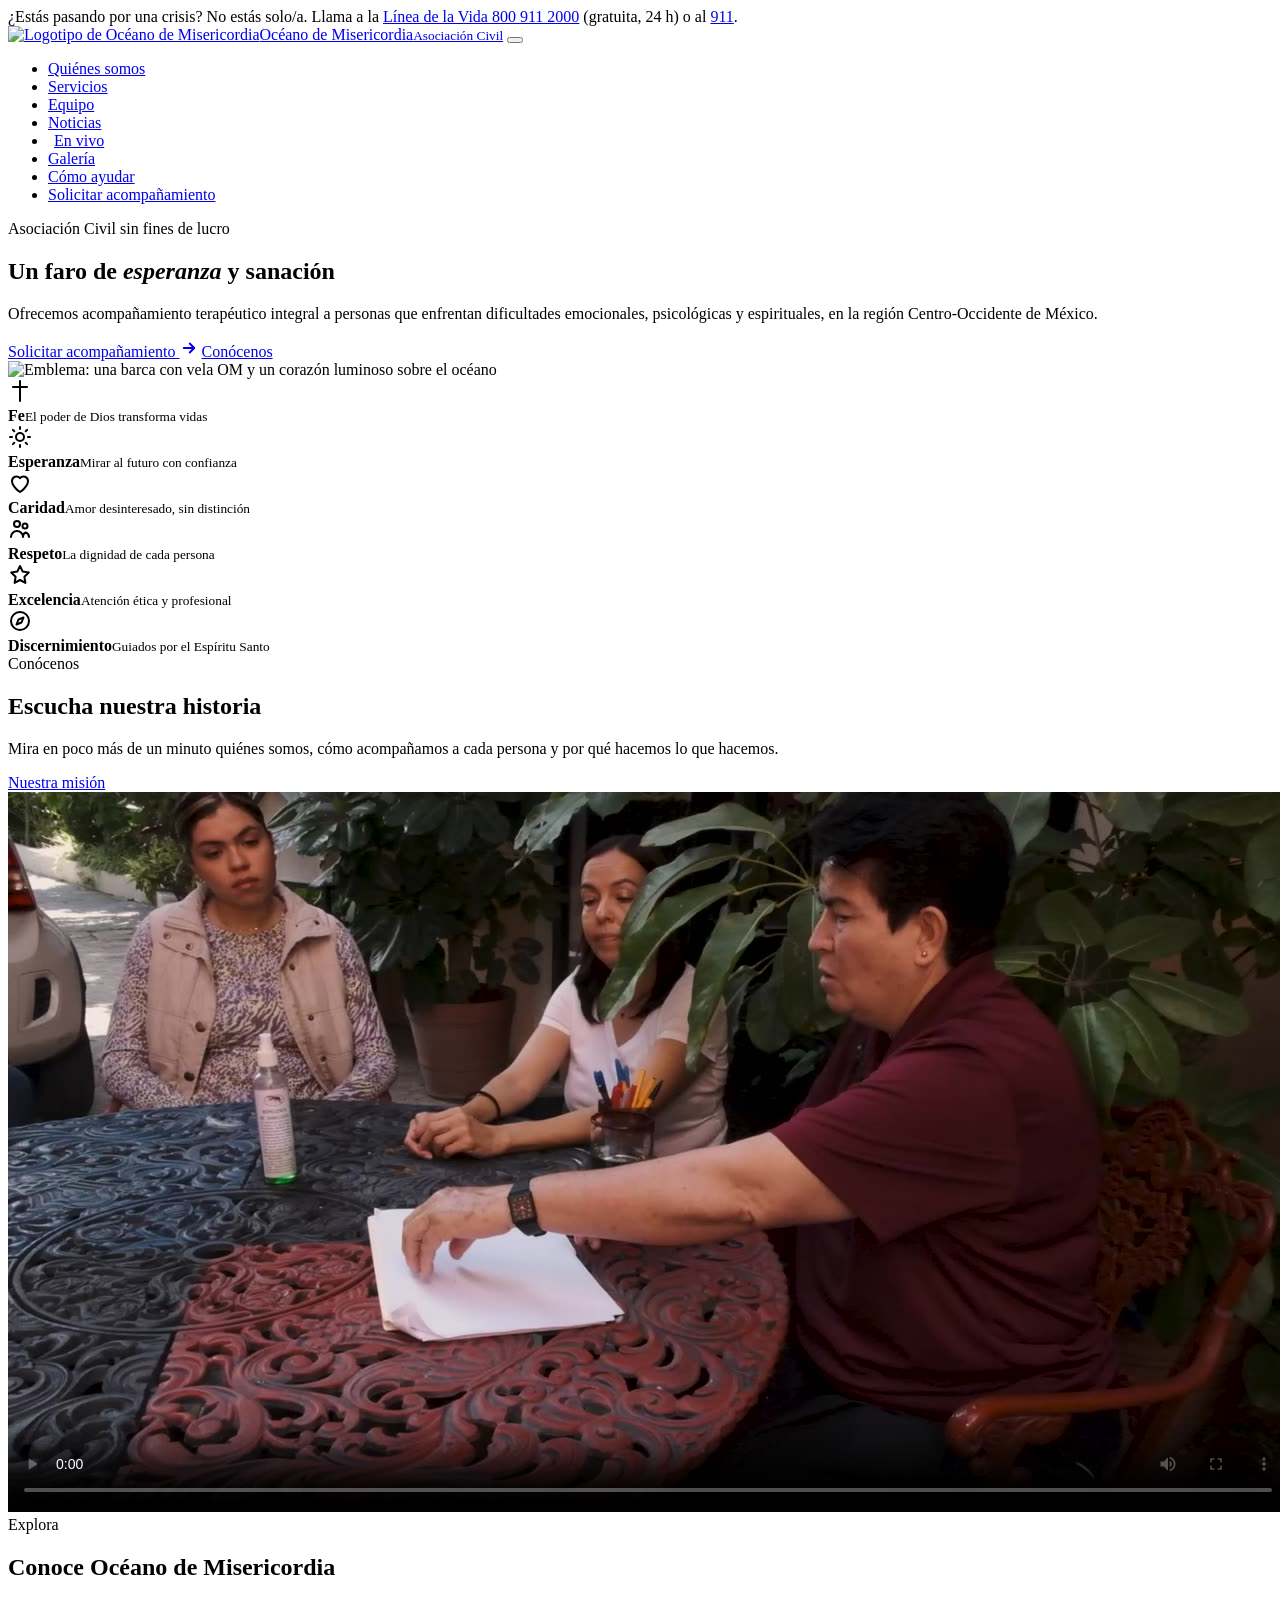
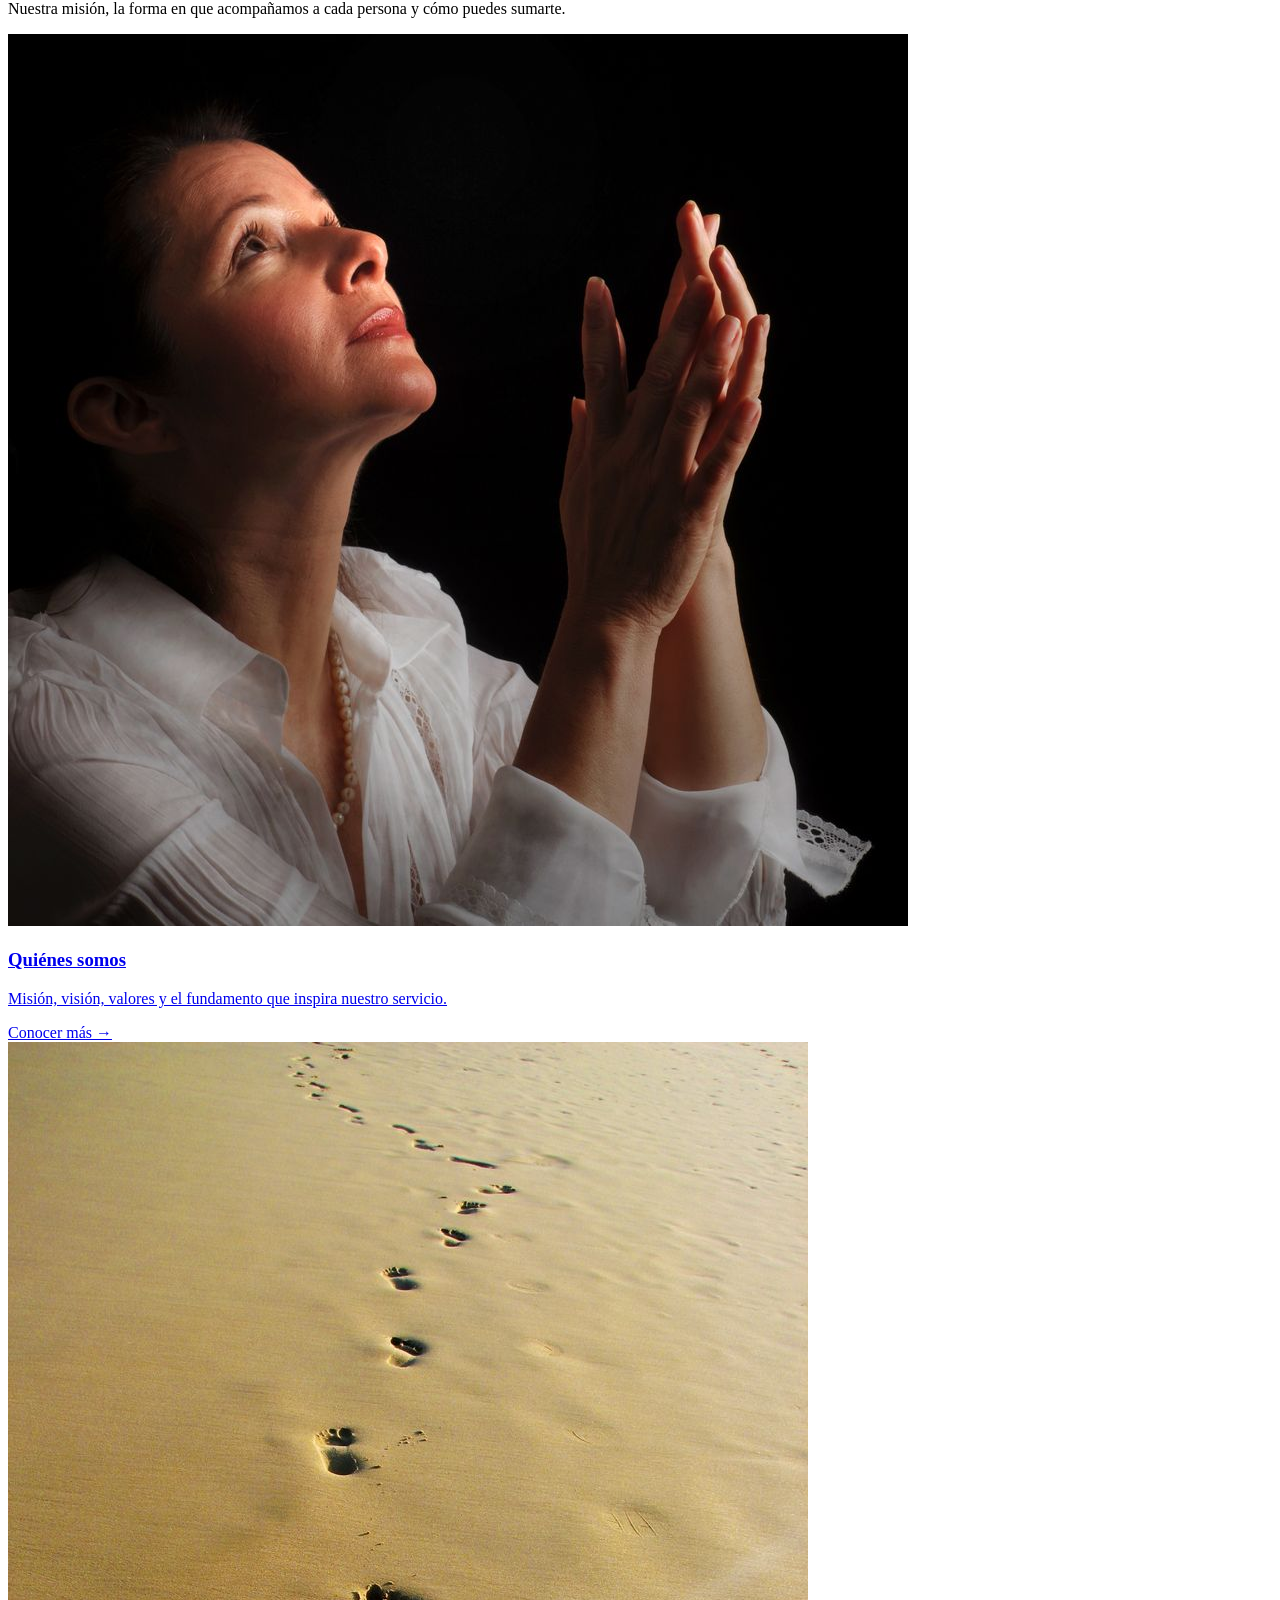
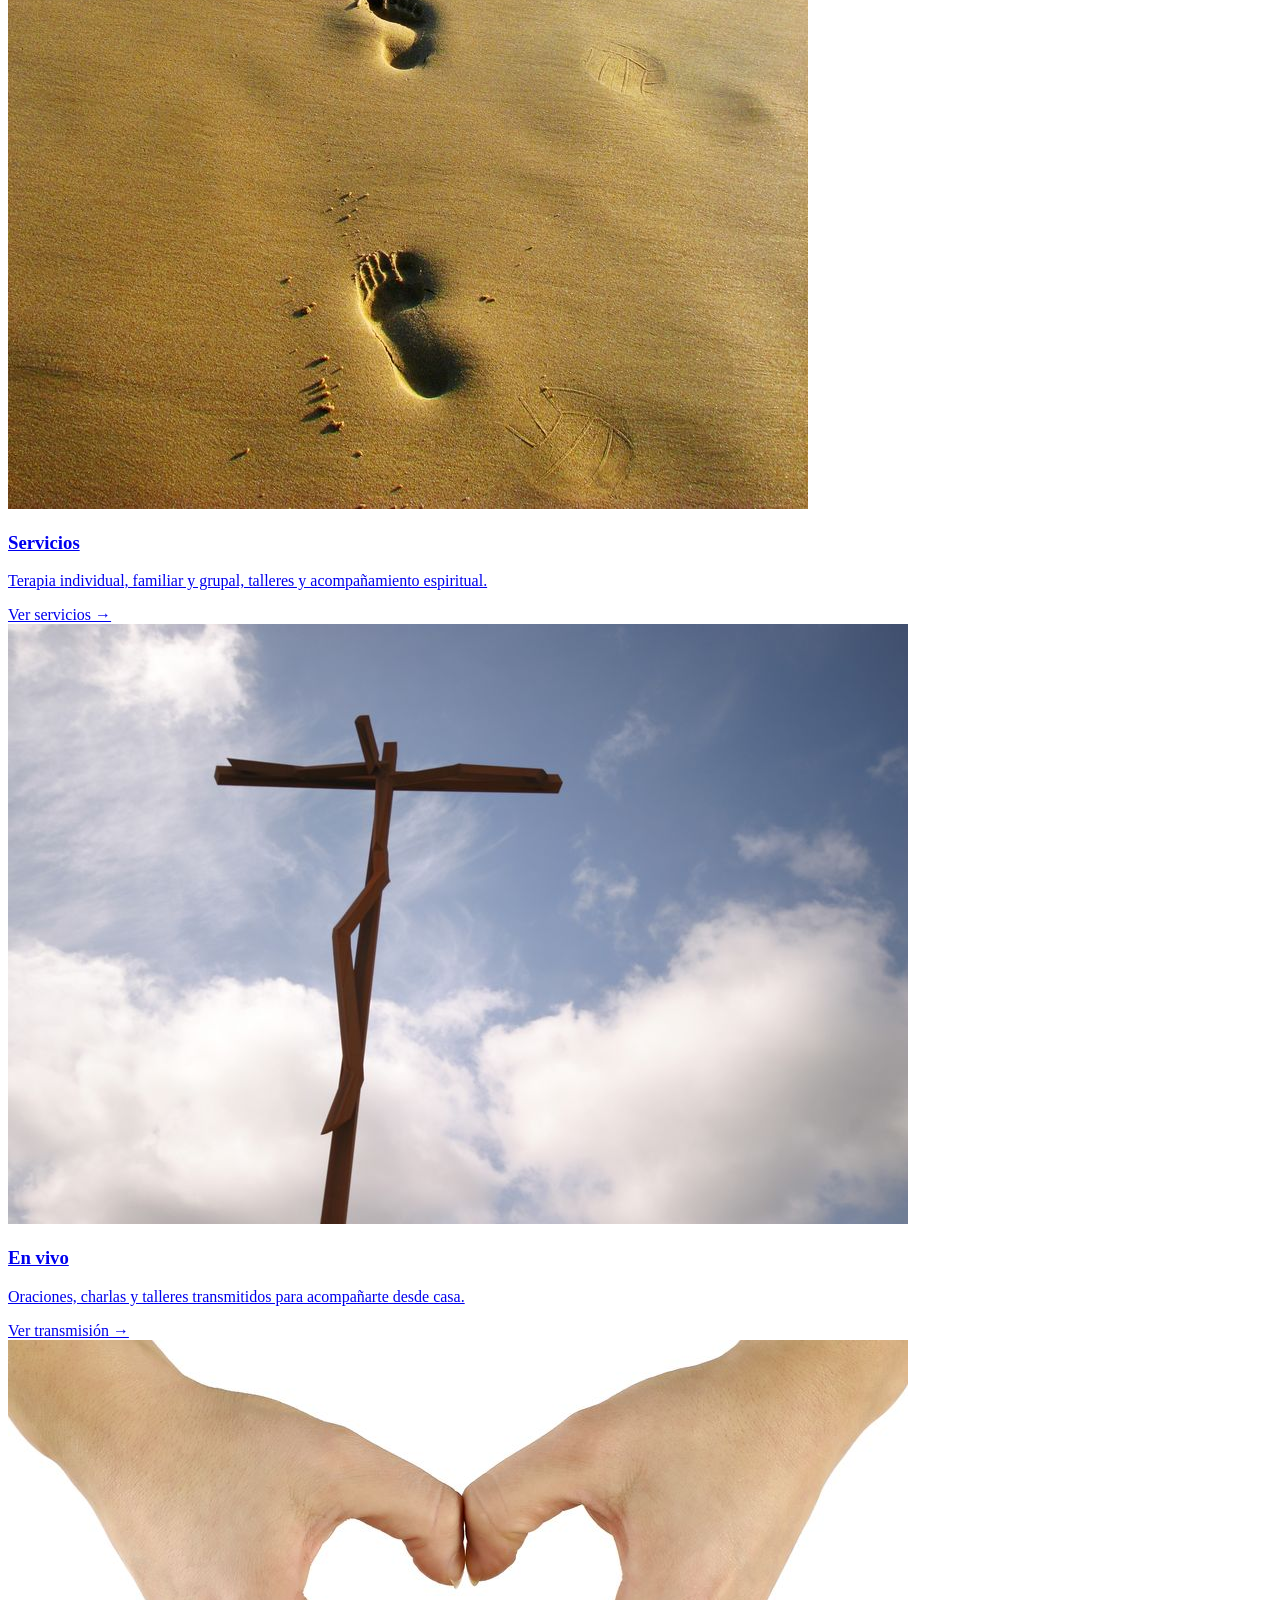
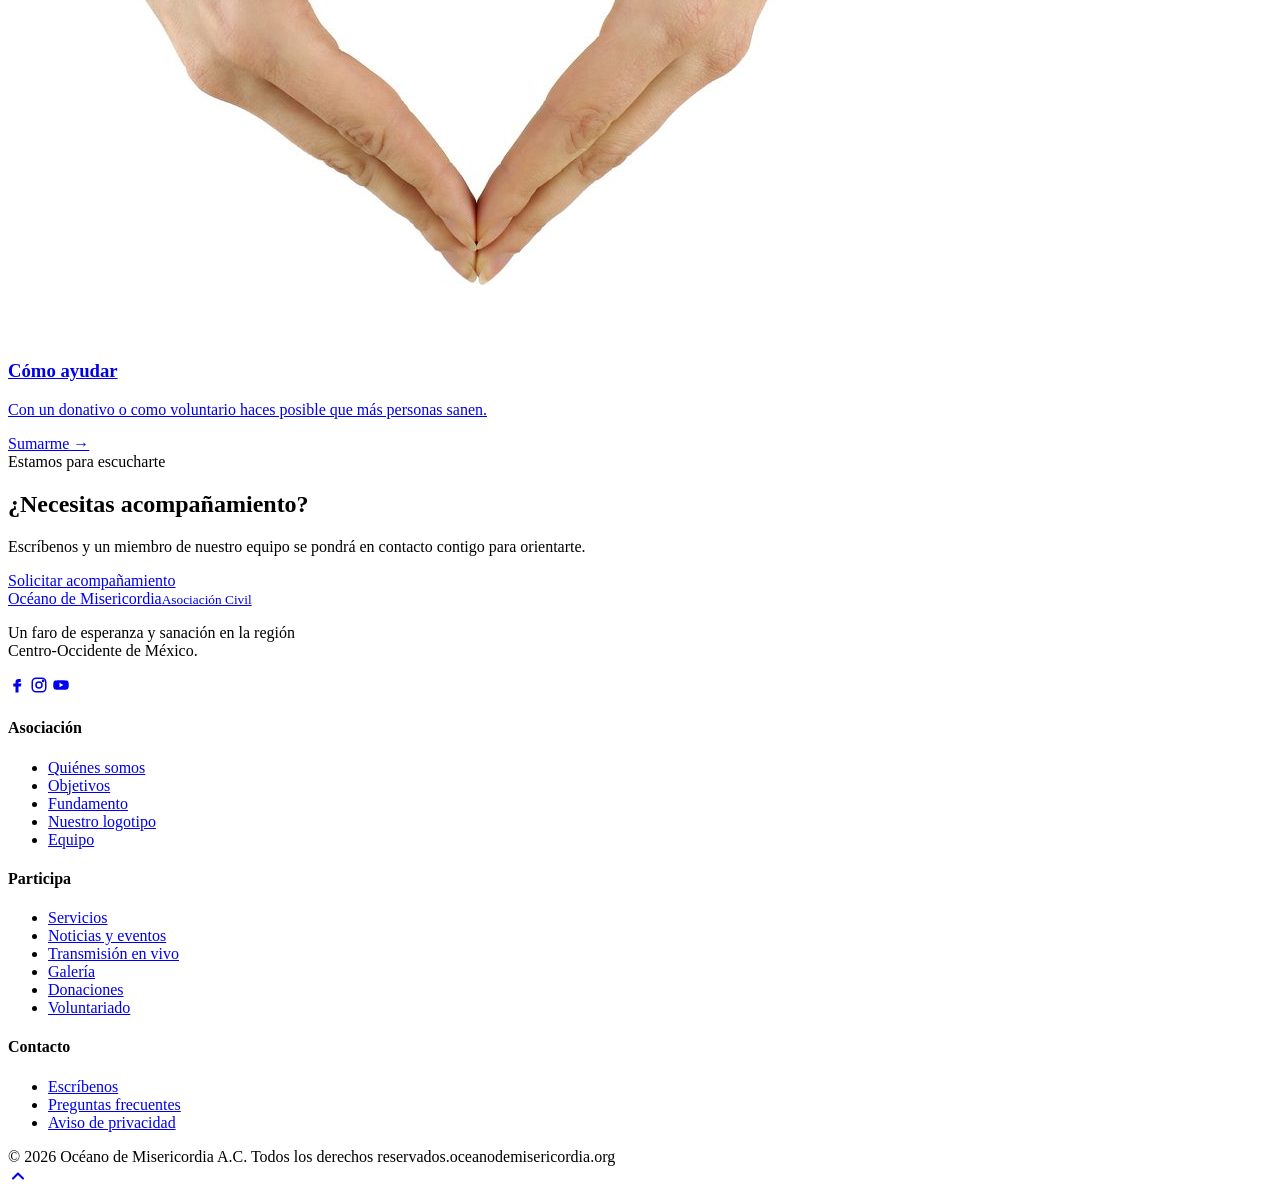
==== commit d8ead6ea: "Sitio por páginas y nueva galería" ====
--- a/index.html
+++ b/index.html
@@ -4,378 +4,39 @@
 <meta charset="UTF-8">
 <meta name="viewport" content="width=device-width, initial-scale=1">
 <title>Océano de Misericordia A.C. | Acompañamiento terapéutico integral</title>
-<meta name="description" content="Asociación Civil sin fines de lucro que ofrece acompañamiento terapéutico integral —psicológico y espiritual— a personas que enfrentan dificultades emocionales en la región Centro-Occidente de México.">
-<meta property="og:title" content="Océano de Misericordia A.C.">
-<meta property="og:description" content="Un faro de esperanza y sanación. Acompañamiento terapéutico integral desde una perspectiva católica.">
+<meta name="description" content="Asociación Civil que ofrece acompañamiento terapéutico integral, psicológico y espiritual, en la región Centro-Occidente de México.">
+<meta property="og:title" content="Océano de Misericordia A.C. | Acompañamiento terapéutico integral">
+<meta property="og:description" content="Asociación Civil que ofrece acompañamiento terapéutico integral, psicológico y espiritual, en la región Centro-Occidente de México.">
 <meta property="og:type" content="website">
-<meta property="og:url" content="https://oceanodemisericordia.org/">
+<meta property="og:image" content="https://oceanodemisericordia.org/media/presentacion.jpg">
 <meta name="theme-color" content="#141d27">
-<link rel="icon" type="image/png" href="[data-uri]">
+<link rel="icon" type="image/png" href="assets/favicon.png">
 <link rel="preconnect" href="https://fonts.googleapis.com">
 <link rel="preconnect" href="https://fonts.gstatic.com" crossorigin>
 <link href="https://fonts.googleapis.com/css2?family=Cormorant+Garamond:ital,wght@0,400;0,500;0,600;1,400;1,500&family=Jost:wght@300;400;500&display=swap" rel="stylesheet">
-<style>
-:root{
-  --ink:#141d27; --ink-2:#1d2935; --ink-3:#2a3845;
-  --ivory:#f6f3ed; --ivory-2:#eee9df; --paper:#fdfcf9;
-  --gold:#a3824c; --gold-2:#c4a676; --gold-soft:rgba(163,130,76,.12);
-  --wine:#7d2f2a;
-  --text:#1c242d; --muted:#5d646c; --muted-light:#a9b1b9; --line:#e1dbcf; --line-dark:rgba(255,255,255,.12);
-  --radius:4px; --shadow:0 18px 40px -24px rgba(20,29,39,.35);
-  --serif:'Cormorant Garamond',Georgia,'Times New Roman',serif;
-  --sans:'Jost','Helvetica Neue',Arial,sans-serif;
-}
-*{box-sizing:border-box;margin:0;padding:0}
-html{scroll-behavior:smooth;scroll-padding-top:84px}
-body{background:var(--paper);font-family:var(--sans);color:var(--text);line-height:1.7;font-size:17px;font-weight:400;-webkit-font-smoothing:antialiased}
-img{max-width:100%;display:block}
-a{color:var(--gold)}
-a:focus-visible,button:focus-visible,summary:focus-visible{outline:2px solid var(--gold);outline-offset:3px}
-.wrap{width:min(1140px,100% - 48px);margin-inline:auto}
-section{padding:112px 0}
-.eyebrow{display:inline-flex;align-items:center;gap:14px;font-size:.72rem;font-weight:500;letter-spacing:.28em;text-transform:uppercase;color:var(--gold)}
-.eyebrow::before{content:"";width:36px;height:1px;background:currentColor}
-h1,h2,h3{font-family:var(--serif);font-weight:500;line-height:1.1;color:var(--ink);text-wrap:balance}
-h2{font-size:clamp(2.2rem,4vw,3.2rem);margin:18px 0 20px;letter-spacing:-.005em}
-h3{font-size:1.55rem;margin-bottom:8px}
-.lead{font-size:1.1rem;color:var(--muted);max-width:640px;font-weight:300}
-.center{text-align:center}.center .lead{margin-inline:auto}.center .eyebrow::after{content:"";width:36px;height:1px;background:currentColor}
-.btn{display:inline-flex;align-items:center;gap:12px;padding:15px 30px;border-radius:2px;font-weight:500;font-size:.8rem;letter-spacing:.16em;text-transform:uppercase;text-decoration:none;transition:background .25s,color .25s,border-color .25s;border:1px solid transparent;cursor:pointer;font-family:inherit}
-.btn-sun{background:var(--ink);color:var(--ivory)}
-.btn-sun:hover{background:var(--gold);color:#fff}
-.btn-ghost{border-color:var(--ink);color:var(--ink)}
-.btn-ghost:hover{background:var(--ink);color:var(--ivory)}
-.btn-ocean{background:transparent;border-color:var(--gold);color:var(--gold)}
-.btn-ocean:hover{background:var(--gold);color:#fff}
-.ph{background:#f7efd9;border-bottom:1px dashed var(--gold);padding:0 5px;color:#6d5429;font-weight:500}
-
-/* crisis bar */
-.crisis{background:var(--ink);color:var(--muted-light);font-size:.8rem;letter-spacing:.02em;text-align:center;padding:9px 16px}
-.crisis a{color:var(--gold-2);font-weight:500;text-decoration:none;white-space:nowrap}
-
-/* header */
-header{position:sticky;top:0;z-index:50;background:rgba(253,252,249,.95);backdrop-filter:blur(10px);border-bottom:1px solid var(--line)}
-.nav{display:flex;align-items:center;justify-content:space-between;height:80px;gap:20px}
-.brand{display:flex;align-items:center;gap:14px;text-decoration:none;flex:none;white-space:nowrap}
-.brand img{width:48px;height:48px}
-.brand span{font-family:var(--serif);font-weight:600;color:var(--ink);line-height:1.05;font-size:1.3rem;letter-spacing:.01em}
-.brand small{display:block;font-family:var(--sans);font-size:.62rem;color:var(--gold);font-weight:500;letter-spacing:.26em;text-transform:uppercase;margin-top:4px}
-.menu{display:flex;align-items:center;gap:2px;list-style:none}
-.menu a{text-decoration:none;color:var(--text);font-weight:400;font-size:.82rem;letter-spacing:.06em;padding:8px 11px;white-space:nowrap;display:inline-flex;align-items:center;position:relative;transition:color .2s}
-.menu a:not(.btn)::after{content:"";position:absolute;left:11px;right:11px;bottom:2px;height:1px;background:var(--gold);transform:scaleX(0);transition:transform .25s}
-.menu a:not(.btn):hover{color:var(--gold)}
-.menu a:not(.btn):hover::after{transform:scaleX(1)}
-.menu .btn{padding:12px 20px;margin-left:12px;font-size:.72rem;color:var(--ivory)}
-.burger{display:none;background:none;border:0;width:44px;height:44px;cursor:pointer}
-.burger span{display:block;width:24px;height:1.5px;background:var(--ink);margin:6px auto;transition:.3s}
-
-/* hero */
-.hero{position:relative;background:var(--ivory);color:var(--text);overflow:hidden;padding:120px 0 110px;border-bottom:1px solid var(--line)}
-.hero::before{content:"";position:absolute;right:-12%;top:50%;width:780px;height:780px;transform:translateY(-50%);border-radius:50%;border:1px solid var(--line);pointer-events:none}
-.hero::after{content:"";position:absolute;right:-4%;top:50%;width:560px;height:560px;transform:translateY(-50%);border-radius:50%;border:1px solid var(--line);pointer-events:none}
-.hero-grid{display:grid;grid-template-columns:1.2fr .8fr;gap:64px;align-items:center;position:relative;z-index:2}
-.hero .eyebrow{color:var(--gold)}
-.hero h1{color:var(--ink);font-size:clamp(2.9rem,6.2vw,5rem);font-weight:500;margin:24px 0 26px;letter-spacing:-.01em}
-.hero h1 em{font-style:italic;color:var(--gold)}
-.hero p{font-size:1.15rem;color:var(--muted);font-weight:300;max-width:540px;margin-bottom:40px}
-.hero-actions{display:flex;flex-wrap:wrap;gap:14px}
-.emblem{position:relative;justify-self:center;width:min(340px,70vw);aspect-ratio:1;padding:18px;border-radius:50%;border:1px solid var(--gold-2);background:var(--paper)}
-.emblem img{width:100%;height:100%;border-radius:50%}
-.waves{display:none}
-@media (prefers-reduced-motion:reduce){*{animation:none!important;transition:none!important}html{scroll-behavior:auto}}
-
-/* values strip */
-.values{padding:0;background:var(--paper);border-bottom:1px solid var(--line)}
-.values-card{display:grid;grid-template-columns:repeat(6,1fr)}
-.value{text-align:center;padding:40px 14px;border-left:1px solid var(--line)}
-.value:first-child{border-left:0}
-.value .ic{width:40px;height:40px;margin:0 auto 14px;display:grid;place-items:center;color:var(--gold)}
-.value b{display:block;font-family:var(--serif);font-size:1.4rem;font-weight:500;color:var(--ink)}
-.value small{color:var(--muted);font-size:.8rem;line-height:1.45;display:block;margin-top:4px;font-weight:300}
-
-/* intro video */
-.intro-video{padding-bottom:56px}
-.iv-grid{display:grid;grid-template-columns:.75fr 1.25fr;gap:64px;align-items:center}
-.iv-frame{position:relative;overflow:hidden;aspect-ratio:16/9;background:#000;box-shadow:var(--shadow);max-width:100%}
-.iv-frame video{width:100%;height:100%;display:block;object-fit:cover}
-.info-item>div{min-width:0;overflow-wrap:anywhere}
-.contact-grid>*,.live-grid>*,.iv-grid>*{min-width:0}
-
-/* about */
-.split{display:grid;grid-template-columns:1fr 1fr;gap:0;margin-top:56px;border:1px solid var(--line)}
-.mv{padding:52px 48px;position:relative}
-.mv.m{background:var(--ink);color:#c9ced4}
-.mv.v{background:var(--ivory)}
-.mv.m h3{color:var(--ivory)}
-.mv .tag{font-size:.7rem;font-weight:500;letter-spacing:.26em;text-transform:uppercase;color:var(--gold-2)}
-.mv.v .tag{color:var(--gold)}
-.mv h3{font-size:2.1rem;margin:10px 0 18px}
-.mv p{font-weight:300}
-.mv .bigq{position:absolute;right:32px;top:10px;font-family:var(--serif);font-size:8rem;line-height:1;color:var(--gold);opacity:.35}
-.values-full{display:grid;grid-template-columns:repeat(3,1fr);margin-top:56px;border-top:1px solid var(--line)}
-.vf{padding:32px 28px 32px 0;border-bottom:1px solid var(--line)}
-.vf:not(:nth-child(3n+1)){padding-left:28px;border-left:1px solid var(--line)}
-.vf h4{font-family:var(--serif);font-size:1.5rem;font-weight:500;color:var(--ink);display:flex;align-items:center;gap:12px;margin-bottom:6px}
-.vf h4 i{width:6px;height:6px;transform:rotate(45deg);background:var(--gold);display:inline-block}
-.vf p{color:var(--muted);font-size:.95rem;font-weight:300}
-
-/* objectives */
-.objectives{background:var(--ivory)}
-.obj-grid{display:grid;grid-template-columns:repeat(4,1fr);gap:0;margin-top:56px;border-top:1px solid var(--ink)}
-.obj{padding:30px 26px 10px 0}
-.obj+.obj{padding-left:26px;border-left:1px solid var(--line)}
-.obj .n{font-family:var(--serif);font-size:3rem;font-weight:400;line-height:1;color:var(--gold);font-style:italic}
-.obj p{margin-top:16px;color:var(--text);font-size:.98rem;font-weight:300}
-
-/* foundations */
-.found{display:grid;grid-template-columns:.85fr 1.15fr;gap:80px;align-items:start}
-.found-intro{position:sticky;top:120px}
-.verse{margin-top:32px;border-left:1px solid var(--gold);padding:4px 0 4px 24px;font-family:var(--serif);font-style:italic;font-size:1.55rem;color:var(--ink)}
-.verse cite{display:block;font-family:var(--sans);font-style:normal;font-size:.72rem;letter-spacing:.2em;text-transform:uppercase;color:var(--gold);margin-top:10px}
-.found-img{margin-top:36px;overflow:hidden;aspect-ratio:4/3;max-width:100%}
-.found-img img{width:100%;height:100%;object-fit:cover;object-position:40% 30%;filter:saturate(.8)}
-.f-list{display:flex;flex-direction:column}
-.f-item{display:grid;grid-template-columns:52px 1fr;gap:24px;padding:32px 0;border-bottom:1px solid var(--line)}
-.f-item:first-child{padding-top:0}
-.f-item .ic{width:52px;height:52px;border-radius:50%;display:grid;place-items:center;border:1px solid var(--gold-2);color:var(--gold)}
-.f-item .ic svg{width:22px;height:22px}
-.f-item h3{font-size:1.55rem}
-.f-item p{color:var(--muted);font-size:.97rem;font-weight:300}
-
-/* services */
-.services{background:var(--ink);color:#c9ced4}
-.services h2{color:var(--ivory)}.services .lead{color:var(--muted-light)}
-.services .eyebrow{color:var(--gold-2)}
-.svc-grid{display:grid;grid-template-columns:repeat(4,1fr);gap:28px;margin-top:60px}
-.svc{background:transparent;overflow:hidden}
-.svc-img{aspect-ratio:4/5;overflow:hidden;background:var(--ink-2);max-width:100%}
-.svc-img img{width:100%;height:100%;object-fit:cover;filter:grayscale(.35) contrast(1.02);transition:transform .8s,filter .6s}
-.svc:hover .svc-img img{transform:scale(1.04);filter:none}
-.svc-body{padding:24px 0 0;border-top:1px solid var(--gold);margin-top:20px}
-.svc .ic{display:none}
-.svc h3{color:var(--ivory);font-size:1.6rem}
-.svc p{font-size:.93rem;color:var(--muted-light);font-weight:300}
-.svc ul{list-style:none;margin-top:14px;display:flex;flex-wrap:wrap;gap:4px 14px}
-.svc li{font-size:.7rem;font-weight:500;letter-spacing:.16em;text-transform:uppercase;color:var(--gold-2)}
-
-/* logo meaning */
-.logo-sec{background:var(--ivory)}
-.logo-grid{display:grid;grid-template-columns:.9fr 1.1fr;gap:72px;align-items:center;margin-top:48px}
-.logo-stage{position:relative;max-width:420px;justify-self:center;width:100%}
-.logo-stage img{width:100%;border-radius:50%;box-shadow:0 0 0 18px var(--paper),0 0 0 19px var(--gold-2)}
-.hotspot{position:absolute;width:28px;height:28px;border-radius:50%;border:1px solid var(--ink);background:var(--paper);color:var(--ink);font-weight:500;font-size:.75rem;cursor:pointer;transform:translate(-50%,-50%);transition:transform .2s,background .2s,color .2s;font-family:var(--sans)}
-.hotspot:hover,.hotspot.on{background:var(--ink);color:var(--ivory);transform:translate(-50%,-50%) scale(1.12)}
-.sym-list{display:flex;flex-direction:column;border-top:1px solid var(--line)}
-.sym{padding:16px 4px;border-bottom:1px solid var(--line);cursor:pointer}
-.sym header{all:unset;display:flex;align-items:center;gap:16px;font-family:var(--serif);font-size:1.3rem;font-weight:500;color:var(--ink);cursor:pointer}
-.sym header b{flex:none;width:24px;font-family:var(--serif);font-style:italic;font-weight:500;font-size:1.05rem;color:var(--gold)}
-.sym p{display:none;color:var(--muted);font-size:.95rem;font-weight:300;margin-top:8px;padding-left:40px}
-.sym.on header{color:var(--gold)}
-.sym.on p{display:block}
-
-/* team */
-.team-grid{display:grid;grid-template-columns:repeat(4,1fr);gap:32px;margin-top:56px}
-.member{text-align:center}
-.avatar{width:100%;aspect-ratio:4/5;margin:0 0 20px;background:var(--ivory);display:grid;place-items:center;color:var(--line);max-width:100%}
-.member h3{font-size:1.4rem}
-.member .role{color:var(--gold);font-weight:500;font-size:.7rem;text-transform:uppercase;letter-spacing:.2em}
-.member p{color:var(--muted);font-size:.88rem;margin-top:8px;font-weight:300}
-
-/* news & blog */
-.news{background:var(--ivory)}
-.cards3{display:grid;grid-template-columns:repeat(3,1fr);gap:32px;margin-top:48px}
-.card{background:var(--paper);display:flex;flex-direction:column;border:1px solid var(--line)}
-.card .thumb{aspect-ratio:16/10;display:grid;place-items:center;color:rgba(255,255,255,.55);max-width:100%}
-.t1{background:var(--ink-2)}
-.t2{background:#6f5a3a}
-.t3{background:#3a2c2b}
-.card .body{padding:28px;flex:1;display:flex;flex-direction:column}
-.card .meta{font-size:.68rem;font-weight:500;letter-spacing:.2em;text-transform:uppercase;color:var(--gold);margin-bottom:10px}
-.card h3{font-size:1.45rem}
-.card p{color:var(--muted);font-size:.93rem;font-weight:300;flex:1}
-.card .more{margin-top:18px;font-weight:500;font-size:.72rem;letter-spacing:.18em;text-transform:uppercase;text-decoration:none;color:var(--ink)}
-.card .more:hover{color:var(--gold)}
-.tabs{display:inline-flex;gap:28px;margin-top:28px;border-bottom:1px solid var(--line)}
-.tabs button{border:0;background:none;padding:10px 2px;font:inherit;font-weight:500;font-size:.75rem;letter-spacing:.18em;text-transform:uppercase;color:var(--muted);cursor:pointer;border-bottom:1px solid transparent;margin-bottom:-1px}
-.tabs button.on{color:var(--ink);border-color:var(--gold)}
-.panel{display:none}.panel.on{display:grid}
-
-/* live */
-.live{background:var(--ink);color:#c9ced4}
-.live h2{color:var(--ivory)}.live .lead{color:var(--muted-light)}
-.live .eyebrow{color:#d98a82}.live .eyebrow::before{display:none}
-.dot{width:8px;height:8px;border-radius:50%;background:#c2453b;display:inline-block;animation:pulse 2.4s infinite}
-@keyframes pulse{50%{opacity:.35}}
-.live-grid{display:grid;grid-template-columns:.8fr 1.2fr;gap:64px;align-items:center}
-.live-list{list-style:none;margin:28px 0 34px;border-top:1px solid var(--line-dark)}
-.live-list li{display:flex;flex-direction:column;padding:14px 0;border-bottom:1px solid var(--line-dark)}
-.live-list b{color:var(--gold-2);font-size:.68rem;font-weight:500;letter-spacing:.22em;text-transform:uppercase}
-.live .btn-sun{background:transparent;border-color:var(--gold-2);color:var(--gold-2)}
-.live .btn-sun:hover{background:var(--gold-2);color:var(--ink)}
-.player{border:1px solid var(--line-dark);padding:12px}
-.player-frame{position:relative;aspect-ratio:16/9;overflow:hidden;background:#0b1118;max-width:100%}
-.player-frame iframe{position:absolute;inset:0;width:100%;height:100%;border:0}
-.player-empty{position:absolute;inset:0;display:flex;flex-direction:column;align-items:center;justify-content:center;gap:8px;text-align:center;padding:20px;color:var(--muted-light)}
-.player-empty svg{color:var(--gold-2);margin-bottom:6px;width:48px;height:48px}
-.player-empty b{color:var(--ivory);font-family:var(--serif);font-weight:500;font-size:1.5rem}
-.player-empty span{font-size:.9rem;font-weight:300;max-width:360px}
-
-/* gallery */
-.gallery{display:grid;grid-template-columns:repeat(4,1fr);grid-auto-rows:180px;gap:12px;margin-top:48px}
-.g{display:grid;place-items:center;color:var(--muted);background:var(--ivory);border:1px dashed var(--line);font-size:.72rem;letter-spacing:.16em;text-transform:uppercase;text-align:center;padding:10px}
-.g svg{margin:0 auto 8px;color:var(--gold-2)}
-.g.big{grid-column:span 2;grid-row:span 2}
-.g.wide{grid-column:span 2}
-
-/* help */
-.help{background:linear-gradient(rgba(20,29,39,.86),rgba(20,29,39,.9)),url(media/oceano.jpg) center/cover;color:#c9ced4}
-.help h2{color:var(--ivory)}.help .lead{color:var(--muted-light)}
-.help .eyebrow{color:var(--gold-2)}
-.help-grid{display:grid;grid-template-columns:1fr 1fr;gap:32px;margin-top:56px}
-.help-card{background:var(--paper);color:var(--text);padding:44px;display:flex;flex-direction:column;overflow:hidden}
-.help-photo{margin:-44px -44px 32px;aspect-ratio:16/7;overflow:hidden}
-.help-photo img{width:100%;height:100%;object-fit:cover;filter:grayscale(.4)}
-.help-card .ic{display:none}
-.help-card h3{font-size:2.1rem}
-.help-card>p{color:var(--muted);font-weight:300}
-.help-card ul{list-style:none;margin:22px 0 30px;display:flex;flex-direction:column;gap:10px;flex:1}
-.help-card li{display:flex;gap:14px;align-items:baseline;font-size:.96rem;font-weight:300}
-.help-card li::before{content:"";flex:none;width:6px;height:6px;transform:rotate(45deg) translateY(-2px);background:var(--gold)}
-.bank{border-top:1px solid var(--line);border-bottom:1px solid var(--line);padding:14px 0;font-size:.9rem;margin-bottom:28px}
-.bank div{display:flex;justify-content:space-between;gap:10px;padding:4px 0;flex-wrap:wrap}
-.bank span{color:var(--muted);font-size:.72rem;letter-spacing:.18em;text-transform:uppercase}
-.bank b{font-weight:500}
-.help-card .btn{align-self:flex-start}
-
-/* faq */
-.faq-wrap{max-width:800px;margin:48px auto 0;border-top:1px solid var(--line)}
-details{border-bottom:1px solid var(--line)}
-summary{list-style:none;cursor:pointer;display:flex;justify-content:space-between;align-items:center;gap:20px;padding:24px 4px;font-family:var(--serif);font-size:1.45rem;font-weight:500;color:var(--ink)}
-summary::-webkit-details-marker{display:none}
-summary::after{content:"+";flex:none;font-family:var(--sans);font-weight:300;font-size:1.6rem;color:var(--gold);transition:transform .25s}
-details[open] summary::after{transform:rotate(45deg)}
-details p{padding:0 50px 26px 4px;color:var(--muted);font-weight:300}
-
-/* contact */
-.contact{background:var(--ivory)}
-.contact-grid{display:grid;grid-template-columns:.9fr 1.1fr;gap:56px;margin-top:48px}
-.info{display:flex;flex-direction:column;border-top:1px solid var(--line)}
-.info-item{display:flex;gap:18px;align-items:flex-start;padding:20px 0;border-bottom:1px solid var(--line)}
-.info-item .ic{flex:none;width:40px;height:40px;border-radius:50%;display:grid;place-items:center;border:1px solid var(--gold-2);color:var(--gold)}
-.info-item .ic svg{width:18px;height:18px}
-.info-item b{display:block;color:var(--ink);font-size:.7rem;font-weight:500;letter-spacing:.2em;text-transform:uppercase;margin-bottom:2px}
-.info-item span{color:var(--text);font-size:1rem}
-.emergency{margin-top:24px;border-left:1px solid var(--wine);padding:6px 0 6px 20px;font-size:.92rem;color:var(--muted);font-weight:300}
-.emergency b{color:var(--wine);font-weight:500}
-.emergency a{color:var(--wine)}
-form{background:var(--paper);padding:44px;border:1px solid var(--line);display:grid;grid-template-columns:1fr 1fr;gap:22px}
-form .full{grid-column:1/-1}
-label{font-size:.68rem;font-weight:500;letter-spacing:.2em;text-transform:uppercase;color:var(--ink);display:block;margin-bottom:8px}
-input,select,textarea{width:100%;padding:12px 0;border:0;border-bottom:1px solid var(--line);border-radius:0;font:inherit;font-size:1rem;font-weight:300;background:transparent;color:var(--text);transition:border-color .2s}
-select{padding-right:10px}
-input:focus,select:focus,textarea:focus{outline:none;border-bottom-color:var(--gold)}
-textarea{min-height:120px;resize:vertical}
-.check{display:flex;gap:12px;align-items:flex-start;font-size:.82rem;color:var(--muted);text-transform:none;letter-spacing:0;font-weight:300}
-.check input{width:auto;margin-top:5px;accent-color:var(--gold)}
-.form-note{font-size:.85rem;color:var(--gold);min-height:1em}
-
-/* footer */
-footer{background:var(--ink);color:var(--muted-light);padding:80px 0 32px;font-size:.9rem;font-weight:300}
-.f-grid{display:grid;grid-template-columns:1.4fr 1fr 1fr 1fr;gap:48px}
-footer .brand span{color:var(--ivory)}footer .brand small{color:var(--gold-2)}
-footer h4{color:var(--gold-2);font-family:var(--sans);font-size:.7rem;font-weight:500;letter-spacing:.24em;text-transform:uppercase;margin-bottom:18px}
-footer ul{list-style:none;display:flex;flex-direction:column;gap:10px}
-footer a{color:#d6dade;text-decoration:none}
-footer a:hover{color:var(--gold-2)}
-.social{display:flex;gap:10px;margin-top:22px}
-.social a{width:38px;height:38px;border-radius:50%;display:grid;place-items:center;border:1px solid var(--line-dark)}
-.social a:hover{border-color:var(--gold-2);color:var(--gold-2)}
-.f-bottom{border-top:1px solid var(--line-dark);margin-top:56px;padding-top:26px;display:flex;justify-content:space-between;gap:20px;flex-wrap:wrap;font-size:.78rem;letter-spacing:.04em}
-
-.reveal{opacity:0;transform:translateY(18px);transition:opacity 1s ease,transform 1s ease}
-.reveal.in{opacity:1;transform:none}
-.to-top{position:fixed;right:20px;bottom:20px;width:44px;height:44px;border-radius:50%;background:var(--ink);color:var(--ivory);display:grid;place-items:center;opacity:0;pointer-events:none;transition:opacity .3s;z-index:40;text-decoration:none}
-.to-top.show{opacity:1;pointer-events:auto}
-
-@media (max-width:1360px){
-  .menu{position:absolute;left:0;right:0;top:100%;flex-direction:column;align-items:stretch;background:var(--paper);padding:12px 24px 28px;border-bottom:1px solid var(--line);box-shadow:var(--shadow);opacity:0;visibility:hidden;transform:translateY(-10px);transition:opacity .25s,transform .25s,visibility .25s}
-  .menu.open{opacity:1;visibility:visible;transform:none}
-  .menu a{padding:14px 0;border-bottom:1px solid var(--line)}
-  .menu a:not(.btn)::after{display:none}
-  .menu .btn{justify-content:center;margin:18px 0 0;border-bottom:0}
-  .burger{display:block}
-  .burger.x span:nth-child(1){transform:translateY(7.5px) rotate(45deg)}
-  .burger.x span:nth-child(2){opacity:0}
-  .burger.x span:nth-child(3){transform:translateY(-7.5px) rotate(-45deg)}
-}
-@media (max-width:1060px){
-  .values-card{grid-template-columns:repeat(3,1fr)}
-  .value:nth-child(4){border-left:0}
-  .value:nth-child(n+4){border-top:1px solid var(--line)}
-  .obj-grid,.svc-grid,.team-grid{grid-template-columns:repeat(2,1fr)}
-  .obj:nth-child(3){padding-left:0;border-left:0}
-  .obj:nth-child(n+3){border-top:1px solid var(--line);margin-top:10px}
-  .found{grid-template-columns:1fr;gap:48px}.found-intro{position:static}
-  .f-grid{grid-template-columns:1fr 1fr}
-}
-@media (max-width:820px){
-  section{padding:80px 0}
-  .hero{padding:72px 0 80px}
-  .hero::before,.hero::after{display:none}
-  .hero-grid,.split,.logo-grid,.help-grid,.contact-grid,.live-grid,.iv-grid{grid-template-columns:1fr}
-  .live-grid,.iv-grid{gap:32px}.player{order:-1}
-  .emblem{width:min(220px,60vw);order:-1;justify-self:start}
-  .values-full,.cards3{grid-template-columns:1fr}
-  .vf,.vf:not(:nth-child(3n+1)){padding:24px 0;border-left:0}
-  .gallery{grid-template-columns:repeat(2,1fr);grid-auto-rows:140px}
-  .mv{padding:40px 28px}
-}
-@media (max-width:560px){
-  body{font-size:16px}
-  .wrap{width:calc(100% - 32px)}
-  .values-card{grid-template-columns:repeat(2,1fr)}
-  .value{padding:28px 10px}
-  .value:nth-child(odd){border-left:0}.value:nth-child(4){border-left:1px solid var(--line)}
-  .value:nth-child(n+3){border-top:1px solid var(--line)}
-  .obj-grid,.svc-grid,.team-grid,.f-grid{grid-template-columns:1fr}
-  .obj,.obj+.obj{padding:24px 0 8px;border-left:0}
-  .obj+.obj{border-top:1px solid var(--line)}
-  .svc-img{aspect-ratio:16/10}
-  .help-card{padding:28px}
-  .help-photo{margin:-28px -28px 24px}
-  form{grid-template-columns:1fr;padding:28px}
-  .f-item{grid-template-columns:1fr;gap:14px}
-  .brand small{display:none}
-  .brand span{font-size:1.15rem}
-  details p{padding-right:4px}
-  .hotspot{width:24px;height:24px;font-size:.68rem}
-  .btn{padding:14px 22px}
-}
-</style>
+<link rel="stylesheet" href="assets/styles.css">
 </head>
 <body>
-
 <div class="crisis">¿Estás pasando por una crisis? No estás solo/a. Llama a la <a href="tel:8009112000">Línea de la Vida 800 911 2000</a> (gratuita, 24 h) o al <a href="tel:911">911</a>.</div>
 
 <header>
   <nav class="wrap nav" aria-label="Principal">
-    <a href="#inicio" class="brand"><img src="[data-uri]" alt="Logotipo de Océano de Misericordia"><span>Océano de Misericordia<small>Asociación Civil</small></span></a>
+    <a href="index.html" class="brand"><img src="assets/emblem.webp" alt="Logotipo de Océano de Misericordia"><span>Océano de Misericordia<small>Asociación Civil</small></span></a>
     <button class="burger" aria-label="Abrir menú" aria-expanded="false"><span></span><span></span><span></span></button>
     <ul class="menu">
-      <li><a href="#quienes-somos">Quiénes somos</a></li>
-      <li><a href="#servicios">Servicios</a></li>
-      <li><a href="#equipo">Equipo</a></li>
-      <li><a href="#noticias">Noticias</a></li>
-      <li><a href="#en-vivo"><i class="dot" style="margin-right:6px;width:8px;height:8px"></i>En vivo</a></li>
-      <li><a href="#galeria">Galería</a></li>
-      <li><a href="#como-ayudar">Cómo ayudar</a></li>
-      <li><a href="#contacto" class="btn btn-sun">Solicitar acompañamiento</a></li>
+      <li><a href="quienes-somos.html">Quiénes somos</a></li>
+      <li><a href="servicios.html">Servicios</a></li>
+      <li><a href="equipo.html">Equipo</a></li>
+      <li><a href="noticias.html">Noticias</a></li>
+      <li><a href="en-vivo.html"><i class="dot" style="margin-right:6px;width:8px;height:8px"></i>En vivo</a></li>
+      <li><a href="galeria.html">Galería</a></li>
+      <li><a href="como-ayudar.html">Cómo ayudar</a></li>
+      <li><a href="contacto.html" class="btn btn-sun">Solicitar acompañamiento</a></li>
     </ul>
   </nav>
 </header>
 
 <main>
-<!-- ============ INICIO ============ -->
 <section class="hero" id="inicio">
   <div class="wrap hero-grid">
     <div>
@@ -383,16 +44,15 @@
       <h1>Un faro de <em>esperanza</em> y sanación</h1>
       <p>Ofrecemos acompañamiento terapéutico integral a personas que enfrentan dificultades emocionales, psicológicas y espirituales, en la región Centro-Occidente de México.</p>
       <div class="hero-actions">
-        <a href="#contacto" class="btn btn-sun">Solicitar acompañamiento
+        <a href="contacto.html" class="btn btn-sun">Solicitar acompañamiento
           <svg width="18" height="18" viewBox="0 0 24 24" fill="none" stroke="currentColor" stroke-width="2.5" stroke-linecap="round" stroke-linejoin="round"><path d="M5 12h14M13 6l6 6-6 6"/></svg></a>
-        <a href="#quienes-somos" class="btn btn-ghost">Conócenos</a>
+        <a href="quienes-somos.html" class="btn btn-ghost">Conócenos</a>
       </div>
     </div>
-    <div class="emblem"><img src="[data-uri]" alt="Emblema: una barca con vela OM y un corazón luminoso sobre el océano"></div>
+    <div class="emblem"><img src="assets/emblem.webp" alt="Emblema: una barca con vela OM y un corazón luminoso sobre el océano"></div>
   </div>
 </section>
 
-<!-- ============ VALORES (resumen) ============ -->
 <section class="values" aria-label="Nuestros valores">
   <div class="wrap">
     <div class="values-card reveal">
@@ -406,329 +66,48 @@
   </div>
 </section>
 
-<!-- ============ VIDEO DE PRESENTACIÓN ============ -->
 <section class="intro-video" id="video">
   <div class="wrap iv-grid">
     <div class="reveal">
       <span class="eyebrow">Conócenos</span>
       <h2>Escucha nuestra historia</h2>
       <p class="lead">Mira en poco más de un minuto quiénes somos, cómo acompañamos a cada persona y por qué hacemos lo que hacemos.</p>
-      <a href="#quienes-somos" class="btn btn-ocean" style="margin-top:26px">Nuestra misión</a>
+      <a href="quienes-somos.html" class="btn btn-ocean" style="margin-top:26px">Nuestra misión</a>
     </div>
     <div class="iv-frame reveal">
-      <video controls preload="none" playsinline poster="media/presentacion.jpg">
-        <source src="media/presentacion.mp4" type="video/mp4">
+      <video controls preload="metadata" playsinline poster="media/presentacion.jpg">
+        <source src="media/presentacion.mp4#t=2" type="video/mp4">
         Tu navegador no puede reproducir este video.
       </video>
     </div>
   </div>
 </section>
 
-<!-- ============ QUIÉNES SOMOS ============ -->
-<section id="quienes-somos">
+
+<section class="explore" id="explora">
   <div class="wrap">
     <div class="center reveal">
-      <span class="eyebrow">Quiénes somos</span>
-      <h2>Una expresión concreta del amor de Dios</h2>
-      <p class="lead">Nos inspiramos en los valores del Evangelio y en la enseñanza de la Iglesia Católica para acompañar, con profesionalismo y compasión, a quienes más sufren.</p>
+      <span class="eyebrow">Explora</span>
+      <h2>Conoce Océano de Misericordia</h2>
+      <p class="lead">Nuestra misión, la forma en que acompañamos a cada persona y cómo puedes sumarte.</p>
     </div>
-    <div class="split">
-      <article class="mv m reveal">
-        <span class="bigq">“</span>
-        <span class="tag">Misión</span>
-        <h3>Acompañar para sanar</h3>
-        <p>Somos una Asociación Civil dedicada a ofrecer acompañamiento terapéutico integral a personas que enfrentan dificultades emocionales, psicológicas y espirituales, para que cada una encuentre en sí misma la esencia de Dios en su sentido de vida. Buscamos ser una expresión concreta del amor de Dios hacia cada ser humano, especialmente hacia aquellos que sufren.</p>
-      </article>
-      <article class="mv v reveal">
-        <span class="bigq">“</span>
-        <span class="tag">Visión</span>
-        <h3>Un faro en el Centro-Occidente</h3>
-        <p>Aspiramos a ser un faro de esperanza y sanación en la región Centro-Occidente de México, promoviendo el bienestar integral de las personas y contribuyendo a la construcción de una sociedad más solidaria y compasiva. Queremos ser reconocidos como un espacio seguro donde se brinde apoyo profesional desde una perspectiva católica, respetando la dignidad y singularidad de cada persona.</p>
-      </article>
-    </div>
-    <div class="values-full">
-      <div class="vf reveal"><h4><i></i>Fe</h4><p>Creemos en el poder de Dios para transformar vidas.</p></div>
-      <div class="vf reveal"><h4><i></i>Esperanza</h4><p>Animamos y acompañamos a las personas a sanar sus heridas y a mirar hacia el futuro con confianza en sí mismas y en Dios.</p></div>
-      <div class="vf reveal"><h4><i></i>Caridad</h4><p>Actuamos con amor desinteresado y sin distinción de credos, razas y culturas hacia quienes servimos.</p></div>
-      <div class="vf reveal"><h4><i></i>Respeto</h4><p>Reconocemos la dignidad inherente de cada ser humano.</p></div>
-      <div class="vf reveal"><h4><i></i>Excelencia</h4><p>Brindamos servicios terapéuticos de alta calidad, guiados por principios éticos y profesionales.</p></div>
-      <div class="vf reveal"><h4><i></i>Discernimiento</h4><p>Nos fundamentamos en la capacidad de entender la voluntad de Dios en nuestra vida a través del Espíritu Santo.</p></div>
+    <div class="ex-grid">
+      <a class="ex-card reveal" href="quienes-somos.html"><div class="ex-img"><img src="media/oracion.jpg" alt="Mujer en oración" loading="lazy" style="object-position:40% 30%"></div><div class="ex-body"><h3>Quiénes somos</h3><p>Misión, visión, valores y el fundamento que inspira nuestro servicio.</p><span class="more">Conocer más →</span></div></a>
+      <a class="ex-card reveal" href="servicios.html"><div class="ex-img"><img src="media/huellas.jpg" alt="Huellas en la arena" loading="lazy"></div><div class="ex-body"><h3>Servicios</h3><p>Terapia individual, familiar y grupal, talleres y acompañamiento espiritual.</p><span class="more">Ver servicios →</span></div></a>
+      <a class="ex-card reveal" href="en-vivo.html"><div class="ex-img"><img src="media/cruz.jpg" alt="Cruz bajo el cielo" loading="lazy"></div><div class="ex-body"><h3>En vivo</h3><p>Oraciones, charlas y talleres transmitidos para acompañarte desde casa.</p><span class="more">Ver transmisión →</span></div></a>
+      <a class="ex-card reveal" href="como-ayudar.html"><div class="ex-img"><img src="media/corazon.jpg" alt="Manos formando un corazón" loading="lazy"></div><div class="ex-body"><h3>Cómo ayudar</h3><p>Con un donativo o como voluntario haces posible que más personas sanen.</p><span class="more">Sumarme →</span></div></a>
     </div>
   </div>
 </section>
 
-<!-- ============ OBJETIVOS ============ -->
-<section class="objectives" id="objetivos">
+<section class="cta-band">
   <div class="wrap">
-    <div class="center reveal">
-      <span class="eyebrow">Objetivos</span>
-      <h2>Lo que nos proponemos</h2>
+    <div>
+      <span class="eyebrow">Estamos para escucharte</span>
+      <h2>¿Necesitas acompañamiento?</h2>
+      <p>Escríbenos y un miembro de nuestro equipo se pondrá en contacto contigo para orientarte.</p>
     </div>
-    <div class="obj-grid">
-      <div class="obj reveal"><div class="n">01</div><p>Proveer servicios de terapia psicológica y espiritual accesibles para todos, especialmente para aquellos en situación de vulnerabilidad.</p></div>
-      <div class="obj reveal"><div class="n">02</div><p>Formar y acompañar a terapeutas y voluntarios desde una perspectiva integral, con base en los valores católicos.</p></div>
-      <div class="obj reveal"><div class="n">03</div><p>Fomentar espacios de escucha activa, reconciliación y fortalecimiento emocional.</p></div>
-      <div class="obj reveal"><div class="n">04</div><p>Crear una red de apoyo para comunidades y familias en crisis.</p></div>
-    </div>
-  </div>
-</section>
-
-<!-- ============ FUNDAMENTO ============ -->
-<section id="fundamento">
-  <div class="wrap found">
-    <div class="found-intro reveal">
-      <span class="eyebrow">Nuestro fundamento</span>
-      <h2>La fe y la ciencia pueden trabajar juntas</h2>
-      <p class="lead">Atendemos a la persona de manera integral —cuerpo, mente y espíritu— con la convicción de que siempre es posible encontrar un camino hacia la sanación y la plenitud.</p>
-      <blockquote class="verse">“El Hijo del hombre no vino a ser servido, sino a servir.”<cite>Mateo 20, 28</cite></blockquote>
-      <figure class="found-img"><img src="media/oracion.jpg" alt="Mujer en oración con la mirada hacia la luz" loading="lazy"></figure>
-    </div>
-    <div class="f-list">
-      <div class="f-item reveal"><div class="ic"><svg width="28" height="28" viewBox="0 0 24 24" fill="none" stroke="currentColor" stroke-width="2" stroke-linejoin="round"><path d="M12 21s-8-5.2-8-11a4.5 4.5 0 0 1 8-2.8A4.5 4.5 0 0 1 20 10c0 5.8-8 11-8 11z"/></svg></div><div><h3>Amor y Misericordia Divina</h3><p>Creemos que cada ser humano es amado incondicionalmente por Dios como único hijo. Este amor es el fundamento de nuestra misión y la razón por la cual buscamos servir a los más necesitados con generosidad y empatía.</p></div></div>
-      <div class="f-item reveal"><div class="ic"><svg width="28" height="28" viewBox="0 0 24 24" fill="none" stroke="currentColor" stroke-width="2" stroke-linecap="round"><circle cx="12" cy="5" r="3"/><path d="M12 8v6M7 11h10M9 22l3-8 3 8"/></svg></div><div><h3>Integridad del ser humano</h3><p>Reconocemos que el ser humano está compuesto por cuerpo, mente y espíritu. Nuestra labor está orientada a atender a la persona de manera integral, promoviendo su salud emocional, mental y espiritual.</p></div></div>
-      <div class="f-item reveal"><div class="ic"><svg width="28" height="28" viewBox="0 0 24 24" fill="none" stroke="currentColor" stroke-width="2" stroke-linejoin="round"><path d="M4 4.5A2.5 2.5 0 0 1 6.5 2H20v17H6.5A2.5 2.5 0 0 0 4 21.5z"/><path d="M4 21.5A2.5 2.5 0 0 1 6.5 19H20v3H6.5M12 6v8M9 9h6" stroke-linecap="round"/></svg></div><div><h3>Inspiración en el Evangelio</h3><p>Nos guiamos por los principios del Evangelio y las enseñanzas de la Iglesia Católica, que nos invitan a ser instrumentos de paz, consuelo y reconciliación en un mundo necesitado de esperanza.</p></div></div>
-      <div class="f-item reveal"><div class="ic"><svg width="28" height="28" viewBox="0 0 24 24" fill="none" stroke="currentColor" stroke-width="2" stroke-linecap="round" stroke-linejoin="round"><path d="M11 14h2a2 2 0 0 0 0-4h-3c-.6 0-1.1.2-1.4.6L3 16"/><path d="m7 20 1.6-1.4c.3-.4.8-.6 1.4-.6h4c1.1 0 2.1-.4 2.8-1.2l4.6-4.4a2 2 0 0 0-2.8-2.9l-4.2 3.9"/><path d="m2 15 6 6"/></svg></div><div><h3>Servicio a los demás</h3><p>Siguiendo el ejemplo de Jesucristo, que vino “a servir y no a ser servido” (Mateo 20:28), buscamos ser una expresión viva de caridad, brindando acompañamiento profesional sin distinción de raza, credo o condición social.</p></div></div>
-      <div class="f-item reveal"><div class="ic"><svg width="28" height="28" viewBox="0 0 24 24" fill="none" stroke="currentColor" stroke-width="2" stroke-linecap="round"><path d="M17 18a5 5 0 0 0-10 0M12 2v7M4.2 10.2l1.4 1.4M1 18h2M21 18h2M18.4 11.6l1.4-1.4M23 22H1M8 6l4-4 4 4"/></svg></div><div><h3>Promoción de la esperanza</h3><p>Queremos transmitir que, a pesar de las dificultades, siempre es posible encontrar un camino hacia la sanación y la plenitud. Nos esforzamos por ser un testimonio vivo de que la fe y la ciencia pueden trabajar juntas para el bienestar de las personas.</p></div></div>
-    </div>
-  </div>
-</section>
-
-<!-- ============ SERVICIOS / LÍNEAS DE ACCIÓN ============ -->
-<section class="services" id="servicios">
-  <div class="wrap">
-    <div class="center reveal">
-      <span class="eyebrow">Líneas de acción</span>
-      <h2>¿Cómo te acompañamos?</h2>
-      <p class="lead">Brindamos atención profesional desde una perspectiva católica, abierta a todas las personas sin distinción de credo.</p>
-    </div>
-    <div class="svc-grid">
-      <div class="svc reveal"><div class="svc-img"><img src="media/huellas.jpg" alt="Huellas en la arena" loading="lazy"></div><div class="svc-body"><div class="ic"><svg width="26" height="26" viewBox="0 0 24 24" fill="none" stroke="currentColor" stroke-width="2" stroke-linecap="round" stroke-linejoin="round"><path d="M21 15a2 2 0 0 1-2 2H7l-4 4V5a2 2 0 0 1 2-2h14a2 2 0 0 1 2 2z"/></svg></div><h3>Terapia</h3><p>Acompañamiento psicológico y espiritual profesional, adaptado a cada persona y a cada familia.</p><ul><li>Individual</li><li>Familiar</li><li>Grupal</li></ul></div></div>
-      <div class="svc reveal"><div class="svc-img"><img src="media/barro.jpg" alt="Manos moldeando barro" loading="lazy"></div><div class="svc-body"><div class="ic"><svg width="26" height="26" viewBox="0 0 24 24" fill="none" stroke="currentColor" stroke-width="2" stroke-linecap="round" stroke-linejoin="round"><path d="M22 10 12 5 2 10l10 5 10-5z"/><path d="M6 12v5c3 3 9 3 12 0v-5"/></svg></div><h3>Talleres de formación</h3><p>Espacios para aprender a manejar las emociones y crecer en el desarrollo personal.</p><ul><li>Manejo emocional</li><li>Desarrollo personal</li></ul></div></div>
-      <div class="svc reveal"><div class="svc-img"><img src="media/cruz.jpg" alt="Cruz bajo el cielo" loading="lazy"></div><div class="svc-body"><div class="ic"><svg width="26" height="26" viewBox="0 0 24 24" fill="none" stroke="currentColor" stroke-width="2" stroke-linecap="round" stroke-linejoin="round"><path d="M12 2c1.5 2.5 3 4 3 6a3 3 0 0 1-6 0c0-2 1.5-3.5 3-6z"/><path d="M8 14h8v8H8z"/></svg></div><h3>Vida espiritual</h3><p>Actividades pastorales y de oración para el fortalecimiento espiritual de la persona y su comunidad.</p><ul><li>Oración</li><li>Pastoral</li></ul></div></div>
-      <div class="svc reveal"><div class="svc-img"><img src="media/manos-unidas.jpg" alt="Manos unidas en círculo" loading="lazy"></div><div class="svc-body"><div class="ic"><svg width="26" height="26" viewBox="0 0 24 24" fill="none" stroke="currentColor" stroke-width="2" stroke-linecap="round" stroke-linejoin="round"><circle cx="6" cy="6" r="3"/><circle cx="18" cy="6" r="3"/><circle cx="12" cy="18" r="3"/><path d="M8.5 7.5 11 16M15.5 7.5 13 16M9 6h6"/></svg></div><h3>Alianzas</h3><p>Colaboramos con otras instituciones para ampliar el alcance de nuestra misión y tejer una red de apoyo.</p><ul><li>Instituciones</li><li>Comunidades</li></ul></div></div>
-    </div>
-  </div>
-</section>
-
-<!-- ============ LOGOTIPO ============ -->
-<section class="logo-sec" id="logotipo">
-  <div class="wrap">
-    <div class="center reveal">
-      <span class="eyebrow">Logotipo y significado</span>
-      <h2>Cada elemento cuenta una historia</h2>
-      <p class="lead">Toca los números sobre el emblema o la lista para descubrir su significado.</p>
-    </div>
-    <div class="logo-grid">
-      <div class="logo-stage reveal">
-        <img src="[data-uri]" alt="Emblema de Océano de Misericordia">
-        <button class="hotspot" data-i="0" style="left:50%;top:9%">1</button>
-        <button class="hotspot" data-i="1" style="left:36%;top:30%">2</button>
-        <button class="hotspot" data-i="2" style="left:62%;top:29%">3</button>
-        <button class="hotspot" data-i="3" style="left:64%;top:47%">4</button>
-        <button class="hotspot" data-i="4" style="left:82%;top:36%">5</button>
-        <button class="hotspot" data-i="5" style="left:22%;top:58%">6</button>
-        <button class="hotspot" data-i="6" style="left:46%;top:70%">7</button>
-        <button class="hotspot" data-i="7" style="left:30%;top:86%">8</button>
-        <button class="hotspot" data-i="8" style="left:70%;top:86%">9</button>
-        <button class="hotspot" data-i="9" style="left:93%;top:62%">10</button>
-      </div>
-      <div class="sym-list reveal">
-        <div class="sym on"><header><b>1</b>Las tres llamas</header><p>Representan la Santísima Trinidad: Padre, Hijo y Espíritu Santo. Es Uno y Trino.</p></div>
-        <div class="sym"><header><b>2</b>El corazón</header><p>Representa la unidad donde se funde el Amor de Misericordia. Es a la vez el sol, fuente de vida, vencedor de toda oscuridad y propulsor del despertar de la conciencia.</p></div>
-        <div class="sym"><header><b>3</b>El mástil y la cruz</header><p>El mástil, respaldado por el corazón luminoso, es la cruz: símbolo de dolor que se purifica en el fuego del amor de Dios y da paso a la resurrección.</p></div>
-        <div class="sym"><header><b>4</b>La vela con las letras OM</header><p>Significa el manto sagrado que representa la liberación definitiva y prueba fehaciente del espíritu resucitado. Es también la bandera y estandarte que simboliza el carisma y la motivación de la fundación: Océano de Misericordia.</p></div>
-        <div class="sym"><header><b>5</b>Los rayos del sol</header><p>Detrás del corazón se vislumbran rayos que le dan su intenso color amarillo: es el sol que nace de lo alto para iluminar a los que viven en tinieblas y en sombra de muerte, y guiar nuestros pasos por el camino de la paz.</p></div>
-        <div class="sym"><header><b>6</b>Los rayos-remos</header><p>Los rayos de luz que emergen del corazón son a la vez los remos: el impulso del corazón humano para remar mar adentro y encontrar en ti mismo tu propio tesoro, en la profundidad del corazón de Cristo.</p></div>
-        <div class="sym"><header><b>7</b>La barca</header><p>Es la persona que se hace responsable de remar hacia donde quiera hacerlo y de tomar el camino que su corazón le dicte, sostenida y guiada por la brújula de Cristo.</p></div>
-        <div class="sym"><header><b>8</b>El océano</header><p>El océano es Dios, profundo e inefable, fuente de vida que te sostiene y te deja en libertad para explorar tu propio camino, siempre abrazado por el amor de la Santísima Trinidad.</p></div>
-        <div class="sym"><header><b>9</b>El blanco y los dos azules</header><p>La espuma blanca del mar y las dos tonalidades de azul simbolizan la presencia de la Santísima Virgen María, nuestra madre, que siempre vela por nosotros y cuyo manto —el océano— nos cubre y protege ante todo mal.</p></div>
-        <div class="sym"><header><b>10</b>El círculo</header><p>El círculo que lo contiene todo es el símbolo de Dios Padre: la perfección, que no tiene principio ni final.</p></div>
-      </div>
-    </div>
-  </div>
-</section>
-
-<!-- ============ EQUIPO ============ -->
-<section id="equipo">
-  <div class="wrap">
-    <div class="center reveal">
-      <span class="eyebrow">Equipo</span>
-      <h2>Nuestros terapeutas</h2>
-      <p class="lead">Profesionales comprometidos con la ética, la excelencia y el acompañamiento integral de cada persona.</p>
-    </div>
-    <div class="team-grid">
-      <!-- Duplica este bloque por cada integrante y sustituye los datos -->
-      <div class="member reveal"><div class="avatar"><svg width="48" height="48" viewBox="0 0 24 24" fill="none" stroke="currentColor" stroke-width="1.6"><circle cx="12" cy="8" r="4"/><path d="M4 21c0-4.4 3.6-8 8-8s8 3.6 8 8"/></svg></div><h3><span class="ph">Nombre</span></h3><div class="role">Psicoterapeuta</div><p><span class="ph">Credenciales / cédula profesional</span></p></div>
-      <div class="member reveal"><div class="avatar"><svg width="48" height="48" viewBox="0 0 24 24" fill="none" stroke="currentColor" stroke-width="1.6"><circle cx="12" cy="8" r="4"/><path d="M4 21c0-4.4 3.6-8 8-8s8 3.6 8 8"/></svg></div><h3><span class="ph">Nombre</span></h3><div class="role">Psicoterapeuta</div><p><span class="ph">Credenciales / especialidad</span></p></div>
-      <div class="member reveal"><div class="avatar"><svg width="48" height="48" viewBox="0 0 24 24" fill="none" stroke="currentColor" stroke-width="1.6"><circle cx="12" cy="8" r="4"/><path d="M4 21c0-4.4 3.6-8 8-8s8 3.6 8 8"/></svg></div><h3><span class="ph">Nombre</span></h3><div class="role">Terapia familiar</div><p><span class="ph">Credenciales / especialidad</span></p></div>
-      <div class="member reveal"><div class="avatar"><svg width="48" height="48" viewBox="0 0 24 24" fill="none" stroke="currentColor" stroke-width="1.6"><circle cx="12" cy="8" r="4"/><path d="M4 21c0-4.4 3.6-8 8-8s8 3.6 8 8"/></svg></div><h3><span class="ph">Nombre</span></h3><div class="role">Acompañamiento espiritual</div><p><span class="ph">Credenciales / especialidad</span></p></div>
-    </div>
-  </div>
-</section>
-
-<!-- ============ NOTICIAS / BLOG ============ -->
-<section class="news" id="noticias">
-  <div class="wrap">
-    <div class="center reveal">
-      <span class="eyebrow">Noticias, eventos y blog</span>
-      <h2>Lo que está pasando</h2>
-      <p class="lead">Próximas actividades, noticias de la asociación y artículos para acompañarte en tu camino.</p>
-      <div class="tabs" role="tablist">
-        <button class="on" data-tab="eventos" role="tab">Noticias y eventos</button>
-        <button data-tab="blog" role="tab">Blog</button>
-      </div>
-    </div>
-    <div class="cards3 panel on" id="p-eventos">
-      <article class="card reveal"><div class="thumb t1"><svg width="46" height="46" viewBox="0 0 24 24" fill="none" stroke="currentColor" stroke-width="1.6" stroke-linecap="round"><rect x="3" y="4" width="18" height="17" rx="2"/><path d="M3 9h18M8 2v4M16 2v4"/></svg></div><div class="body"><div class="meta"><span class="ph">Fecha</span> · Evento</div><h3><span class="ph">Título del evento</span></h3><p>Breve descripción del evento: lugar, horario y a quién va dirigido.</p><a href="#contacto" class="more">Más información →</a></div></article>
-      <article class="card reveal"><div class="thumb t2"><svg width="46" height="46" viewBox="0 0 24 24" fill="none" stroke="currentColor" stroke-width="1.6" stroke-linecap="round"><path d="M22 10 12 5 2 10l10 5 10-5z"/><path d="M6 12v5c3 3 9 3 12 0v-5"/></svg></div><div class="body"><div class="meta"><span class="ph">Fecha</span> · Taller</div><h3><span class="ph">Título del taller</span></h3><p>Breve descripción del taller de manejo emocional o desarrollo personal.</p><a href="#contacto" class="more">Inscribirme →</a></div></article>
-      <article class="card reveal"><div class="thumb t3"><svg width="46" height="46" viewBox="0 0 24 24" fill="none" stroke="currentColor" stroke-width="1.6" stroke-linecap="round"><path d="M4 22h14a2 2 0 0 0 2-2V4H8v16a2 2 0 0 1-4 0v-9h4M12 8h4M12 12h4M12 16h4"/></svg></div><div class="body"><div class="meta"><span class="ph">Fecha</span> · Noticia</div><h3><span class="ph">Título de la noticia</span></h3><p>Breve resumen de una noticia o logro reciente de la asociación.</p><a href="#" class="more">Leer más →</a></div></article>
-    </div>
-    <div class="cards3 panel" id="p-blog">
-      <article class="card"><div class="thumb t1"><svg width="46" height="46" viewBox="0 0 24 24" fill="none" stroke="currentColor" stroke-width="1.6" stroke-linejoin="round"><path d="M12 21s-8-5.2-8-11a4.5 4.5 0 0 1 8-2.8A4.5 4.5 0 0 1 20 10c0 5.8-8 11-8 11z"/></svg></div><div class="body"><div class="meta">Salud emocional</div><h3><span class="ph">Título del artículo</span></h3><p>Resumen del artículo en dos o tres líneas.</p><a href="#" class="more">Leer artículo →</a></div></article>
-      <article class="card"><div class="thumb t2"><svg width="46" height="46" viewBox="0 0 24 24" fill="none" stroke="currentColor" stroke-width="1.6" stroke-linecap="round"><circle cx="9" cy="7" r="3"/><circle cx="17" cy="9" r="2.5"/><path d="M3 20c0-3.3 2.7-6 6-6s6 2.7 6 6M15 20c0-2 1-3.8 2.5-4.5 2 .6 3.5 2.4 3.5 4.5"/></svg></div><div class="body"><div class="meta">Familia</div><h3><span class="ph">Título del artículo</span></h3><p>Resumen del artículo en dos o tres líneas.</p><a href="#" class="more">Leer artículo →</a></div></article>
-      <article class="card"><div class="thumb t3"><svg width="46" height="46" viewBox="0 0 24 24" fill="none" stroke="currentColor" stroke-width="1.6" stroke-linecap="round"><path d="M12 2v20M5 8h14"/></svg></div><div class="body"><div class="meta">Fe y sentido de vida</div><h3><span class="ph">Título del artículo</span></h3><p>Resumen del artículo en dos o tres líneas.</p><a href="#" class="more">Leer artículo →</a></div></article>
-    </div>
-  </div>
-</section>
-
-<!-- ============ EN VIVO ============ -->
-<section class="live" id="en-vivo">
-  <div class="wrap live-grid">
-    <div class="reveal">
-      <span class="eyebrow"><i class="dot"></i>Transmisión en vivo</span>
-      <h2>Acompáñanos desde donde estés</h2>
-      <p class="lead">Transmitimos en vivo oraciones, charlas y talleres para que puedas participar desde casa.</p>
-      <ul class="live-list">
-        <li><b>Próxima transmisión</b><span class="ph">Día y hora</span></li>
-        <li><b>Tema</b><span class="ph">Tema de la transmisión</span></li>
-      </ul>
-      <a id="yt-channel" href="#" target="_blank" rel="noopener" class="btn btn-sun">Ver canal de YouTube</a>
-    </div>
-    <div class="player reveal">
-      <div class="player-frame" id="yt-frame">
-        <div class="player-empty">
-          <svg width="64" height="64" viewBox="0 0 24 24" fill="currentColor"><path d="M22 8.2a3 3 0 0 0-2.1-2.1C18 5.6 12 5.6 12 5.6s-6 0-7.9.5A3 3 0 0 0 2 8.2 31 31 0 0 0 1.6 12 31 31 0 0 0 2 15.8a3 3 0 0 0 2.1 2.1c1.9.5 7.9.5 7.9.5s6 0 7.9-.5a3 3 0 0 0 2.1-2.1c.4-1.2.4-3.8.4-3.8s0-2.6-.4-3.8zM10 15V9l5.2 3z"/></svg>
-          <b>Aquí aparecerá la transmisión</b>
-          <span>Vuelve en la fecha indicada o suscríbete a nuestro canal para recibir el aviso.</span>
-        </div>
-      </div>
-    </div>
-  </div>
-</section>
-
-<!-- ============ GALERÍA ============ -->
-<section id="galeria">
-  <div class="wrap">
-    <div class="center reveal">
-      <span class="eyebrow">Galería</span>
-      <h2>Momentos que nos inspiran</h2>
-      <p class="lead">Fotos y videos de nuestros eventos, proyectos y actividades.</p>
-    </div>
-    <div class="gallery reveal">
-      <div class="g big"><div><svg width="36" height="36" viewBox="0 0 24 24" fill="none" stroke="currentColor" stroke-width="1.6"><rect x="3" y="3" width="18" height="18" rx="2"/><circle cx="9" cy="9" r="2"/><path d="m21 15-5-5L5 21"/></svg>Foto destacada</div></div>
-      <div class="g"><div><svg width="30" height="30" viewBox="0 0 24 24" fill="none" stroke="currentColor" stroke-width="1.6"><rect x="3" y="3" width="18" height="18" rx="2"/><circle cx="9" cy="9" r="2"/><path d="m21 15-5-5L5 21"/></svg>Foto</div></div>
-      <div class="g"><div><svg width="30" height="30" viewBox="0 0 24 24" fill="none" stroke="currentColor" stroke-width="1.6"><polygon points="6 4 20 12 6 20 6 4"/></svg>Video</div></div>
-      <div class="g wide"><div><svg width="30" height="30" viewBox="0 0 24 24" fill="none" stroke="currentColor" stroke-width="1.6"><rect x="3" y="3" width="18" height="18" rx="2"/><circle cx="9" cy="9" r="2"/><path d="m21 15-5-5L5 21"/></svg>Foto</div></div>
-      <div class="g wide"><div><svg width="30" height="30" viewBox="0 0 24 24" fill="none" stroke="currentColor" stroke-width="1.6"><rect x="3" y="3" width="18" height="18" rx="2"/><circle cx="9" cy="9" r="2"/><path d="m21 15-5-5L5 21"/></svg>Foto</div></div>
-      <div class="g"><div><svg width="30" height="30" viewBox="0 0 24 24" fill="none" stroke="currentColor" stroke-width="1.6"><rect x="3" y="3" width="18" height="18" rx="2"/><circle cx="9" cy="9" r="2"/><path d="m21 15-5-5L5 21"/></svg>Foto</div></div>
-      <div class="g"><div><svg width="30" height="30" viewBox="0 0 24 24" fill="none" stroke="currentColor" stroke-width="1.6"><rect x="3" y="3" width="18" height="18" rx="2"/><circle cx="9" cy="9" r="2"/><path d="m21 15-5-5L5 21"/></svg>Foto</div></div>
-    </div>
-  </div>
-</section>
-
-<!-- ============ CÓMO AYUDAR ============ -->
-<section class="help" id="como-ayudar">
-  <div class="wrap">
-    <div class="center reveal">
-      <span class="eyebrow">Cómo ayudar</span>
-      <h2>Rema mar adentro con nosotros</h2>
-      <p class="lead">Tu generosidad hace posible que más personas reciban acompañamiento, especialmente quienes se encuentran en situación de vulnerabilidad.</p>
-    </div>
-    <div class="help-grid">
-      <div class="help-card reveal">
-        <div class="help-photo"><img src="media/manos-abiertas.jpg" alt="Manos abiertas" loading="lazy" style="object-position:50% 40%"></div>
-        <div class="ic"><svg width="30" height="30" viewBox="0 0 24 24" fill="none" stroke="currentColor" stroke-width="2" stroke-linejoin="round"><path d="M12 21s-8-5.2-8-11a4.5 4.5 0 0 1 8-2.8A4.5 4.5 0 0 1 20 10c0 5.8-8 11-8 11z"/></svg></div>
-        <h3>Donaciones</h3>
-        <p>Cada aportación se convierte en esperanza para alguien que sufre. Con tu donativo:</p>
-        <ul>
-          <li>Haces posible la terapia para personas que no pueden costearla.</li>
-          <li>Apoyas la formación de terapeutas y voluntarios.</li>
-          <li>Sostienes talleres y la red de apoyo a familias en crisis.</li>
-        </ul>
-        <div class="bank">
-          <div><span>Banco</span><b class="ph">Nombre del banco</b></div>
-          <div><span>Titular</span><b>Océano de Misericordia A.C.</b></div>
-          <div><span>CLABE</span><b class="ph">000 000 00000000000 0</b></div>
-        </div>
-        <a href="#contacto" class="btn btn-sun" data-subject="Donación">Quiero donar</a>
-      </div>
-      <div class="help-card reveal">
-        <div class="help-photo"><img src="media/corazon.jpg" alt="Manos formando un corazón" loading="lazy"></div>
-        <div class="ic"><svg width="30" height="30" viewBox="0 0 24 24" fill="none" stroke="currentColor" stroke-width="2" stroke-linecap="round" stroke-linejoin="round"><path d="M11 14h2a2 2 0 0 0 0-4h-3c-.6 0-1.1.2-1.4.6L3 16"/><path d="m7 20 1.6-1.4c.3-.4.8-.6 1.4-.6h4c1.1 0 2.1-.4 2.8-1.2l4.6-4.4a2 2 0 0 0-2.8-2.9l-4.2 3.9"/><path d="m2 15 6 6"/></svg></div>
-        <h3>Voluntariado</h3>
-        <p>Comparte tu tiempo y tus talentos. Te formamos y acompañamos desde una perspectiva integral.</p>
-        <ul>
-          <li>Apoyo en talleres, eventos y actividades pastorales.</li>
-          <li>Difusión, diseño, redes sociales y administración.</li>
-          <li>Profesionales de la salud mental que deseen sumarse a la misión.</li>
-        </ul>
-        <a href="#contacto" class="btn btn-ocean" data-subject="Voluntariado">Quiero ser voluntario/a</a>
-      </div>
-    </div>
-  </div>
-</section>
-
-<!-- ============ FAQ ============ -->
-<section id="faq">
-  <div class="wrap">
-    <div class="center reveal">
-      <span class="eyebrow">Preguntas frecuentes</span>
-      <h2>Resolvemos tus dudas</h2>
-    </div>
-    <div class="faq-wrap reveal">
-      <details open><summary>¿Necesito ser católico para recibir atención?</summary><p>No. Aunque nos inspiramos en los valores del Evangelio, acompañamos a todas las personas sin distinción de credo, raza, cultura o condición social, respetando siempre su dignidad y su libertad.</p></details>
-      <details><summary>¿Qué tipo de terapia ofrecen?</summary><p>Ofrecemos terapia individual, familiar y grupal, además de talleres de manejo emocional y desarrollo personal. Nuestro enfoque es integral: atiende la dimensión emocional, mental y espiritual de la persona.</p></details>
-      <details><summary>¿La atención tiene algún costo?</summary><p>Buscamos que nuestros servicios sean accesibles para todos, especialmente para las personas en situación de vulnerabilidad. <span class="ph">Describir aquí el esquema de cuotas de recuperación o apoyos.</span></p></details>
-      <details><summary>¿Cómo solicito una cita?</summary><p>Llena el formulario de contacto de esta página o comunícate por teléfono. Un miembro de nuestro equipo se pondrá en contacto contigo para orientarte.</p></details>
-      <details><summary>¿Los terapeutas son profesionales?</summary><p>Sí. Brindamos servicios terapéuticos de alta calidad, guiados por principios éticos y profesionales. En la sección <a href="#equipo">Equipo</a> puedes conocer a nuestros terapeutas y sus credenciales.</p></details>
-      <details><summary>¿Cómo puedo apoyar a la asociación?</summary><p>Puedes hacer un donativo o sumarte como voluntario/a. Consulta la sección <a href="#como-ayudar">Cómo ayudar</a>.</p></details>
-    </div>
-  </div>
-</section>
-
-<!-- ============ CONTACTO ============ -->
-<section class="contact" id="contacto">
-  <div class="wrap">
-    <div class="reveal">
-      <span class="eyebrow">Contacto</span>
-      <h2>Estamos para escucharte</h2>
-      <p class="lead">Escríbenos para solicitar acompañamiento, informes sobre talleres, donativos o voluntariado.</p>
-    </div>
-    <div class="contact-grid">
-      <div class="info reveal">
-        <div class="info-item"><div class="ic"><svg width="22" height="22" viewBox="0 0 24 24" fill="none" stroke="currentColor" stroke-width="2" stroke-linecap="round" stroke-linejoin="round"><path d="M22 16.9v3a2 2 0 0 1-2.2 2 19.8 19.8 0 0 1-8.6-3.1 19.5 19.5 0 0 1-6-6A19.8 19.8 0 0 1 2.1 4.2 2 2 0 0 1 4.1 2h3a2 2 0 0 1 2 1.7c.1 1 .4 1.9.7 2.8a2 2 0 0 1-.5 2.1L8 9.9a16 16 0 0 0 6 6l1.3-1.3a2 2 0 0 1 2.1-.4c.9.3 1.8.6 2.8.7a2 2 0 0 1 1.7 2z"/></svg></div><div><b>Teléfono / WhatsApp</b><span class="ph">(33) 0000 0000</span></div></div>
-        <div class="info-item"><div class="ic"><svg width="22" height="22" viewBox="0 0 24 24" fill="none" stroke="currentColor" stroke-width="2" stroke-linecap="round" stroke-linejoin="round"><rect x="2" y="4" width="20" height="16" rx="2"/><path d="m22 7-10 6L2 7"/></svg></div><div><b>Correo electrónico</b><span class="ph">contacto@oceanodemisericordia.org</span></div></div>
-        <div class="info-item"><div class="ic"><svg width="22" height="22" viewBox="0 0 24 24" fill="none" stroke="currentColor" stroke-width="2" stroke-linecap="round" stroke-linejoin="round"><path d="M20 10c0 6-8 12-8 12s-8-6-8-12a8 8 0 0 1 16 0z"/><circle cx="12" cy="10" r="3"/></svg></div><div><b>Dirección</b><span class="ph">Calle, número, colonia, ciudad, estado</span></div></div>
-        <div class="info-item"><div class="ic"><svg width="22" height="22" viewBox="0 0 24 24" fill="none" stroke="currentColor" stroke-width="2" stroke-linecap="round"><circle cx="12" cy="12" r="10"/><path d="M12 6v6l4 2"/></svg></div><div><b>Horario de atención</b><span class="ph">Lunes a viernes, 9:00 – 18:00</span></div></div>
-        <div class="emergency"><b>Si estás en peligro o en crisis</b>, no esperes nuestra respuesta: llama al <a href="tel:911">911</a> o a la Línea de la Vida <a href="tel:8009112000">800 911 2000</a>, disponible las 24 horas, gratuita y confidencial.</div>
-      </div>
-      <form id="contact-form" class="reveal" novalidate>
-        <div><label for="f-name">Nombre</label><input id="f-name" name="nombre" required autocomplete="name"></div>
-        <div><label for="f-phone">Teléfono</label><input id="f-phone" name="telefono" type="tel" autocomplete="tel"></div>
-        <div class="full"><label for="f-email">Correo electrónico</label><input id="f-email" name="correo" type="email" required autocomplete="email"></div>
-        <div class="full"><label for="f-subject">Motivo</label>
-          <select id="f-subject" name="motivo">
-            <option>Solicitar acompañamiento terapéutico</option>
-            <option>Información sobre talleres</option>
-            <option>Donación</option>
-            <option>Voluntariado</option>
-            <option>Otro</option>
-          </select></div>
-        <div class="full"><label for="f-msg">Mensaje</label><textarea id="f-msg" name="mensaje" required placeholder="Cuéntanos brevemente cómo podemos ayudarte"></textarea></div>
-        <label class="check full"><input type="checkbox" id="f-ok" required> Acepto que mis datos se usen únicamente para dar respuesta a mi mensaje, conforme al aviso de privacidad.</label>
-        <div class="full" style="display:flex;align-items:center;gap:16px;flex-wrap:wrap"><button class="btn btn-sun" type="submit">Enviar mensaje</button><span class="form-note" id="form-note" role="status"></span></div>
-      </form>
-    </div>
+    <a href="contacto.html" class="btn">Solicitar acompañamiento</a>
   </div>
 </section>
 </main>
@@ -737,7 +116,7 @@
   <div class="wrap">
     <div class="f-grid">
       <div>
-        <a href="#inicio" class="brand"><img src="[data-uri]" alt=""><span>Océano de Misericordia<small>Asociación Civil</small></span></a>
+        <a href="index.html" class="brand"><img src="assets/emblem.webp" alt=""><span>Océano de Misericordia<small>Asociación Civil</small></span></a>
         <p style="margin-top:16px;max-width:320px">Un faro de esperanza y sanación en la región Centro-Occidente de México.</p>
         <div class="social">
           <a href="#" aria-label="Facebook"><svg width="18" height="18" viewBox="0 0 24 24" fill="currentColor"><path d="M14 8h3V4h-3c-2.8 0-4 1.7-4 4v2H7v4h3v8h4v-8h3l1-4h-4V8.5c0-.3.2-.5.5-.5z"/></svg></a>
@@ -745,92 +124,15 @@
           <a href="#" aria-label="YouTube"><svg width="18" height="18" viewBox="0 0 24 24" fill="currentColor"><path d="M22 8.2a3 3 0 0 0-2.1-2.1C18 5.6 12 5.6 12 5.6s-6 0-7.9.5A3 3 0 0 0 2 8.2 31 31 0 0 0 1.6 12 31 31 0 0 0 2 15.8a3 3 0 0 0 2.1 2.1c1.9.5 7.9.5 7.9.5s6 0 7.9-.5a3 3 0 0 0 2.1-2.1c.4-1.2.4-3.8.4-3.8s0-2.6-.4-3.8zM10 15V9l5.2 3z"/></svg></a>
         </div>
       </div>
-      <div><h4>Asociación</h4><ul><li><a href="#quienes-somos">Quiénes somos</a></li><li><a href="#objetivos">Objetivos</a></li><li><a href="#fundamento">Fundamento</a></li><li><a href="#logotipo">Nuestro logotipo</a></li><li><a href="#equipo">Equipo</a></li></ul></div>
-      <div><h4>Participa</h4><ul><li><a href="#servicios">Servicios</a></li><li><a href="#noticias">Noticias y eventos</a></li><li><a href="#en-vivo">Transmisión en vivo</a></li><li><a href="#galeria">Galería</a></li><li><a href="#como-ayudar">Donaciones</a></li><li><a href="#como-ayudar">Voluntariado</a></li></ul></div>
-      <div><h4>Contacto</h4><ul><li><a href="#contacto">Escríbenos</a></li><li><a href="#faq">Preguntas frecuentes</a></li><li><a href="#">Aviso de privacidad</a></li></ul></div>
+      <div><h4>Asociación</h4><ul><li><a href="quienes-somos.html">Quiénes somos</a></li><li><a href="quienes-somos.html#objetivos">Objetivos</a></li><li><a href="quienes-somos.html#fundamento">Fundamento</a></li><li><a href="quienes-somos.html#logotipo">Nuestro logotipo</a></li><li><a href="equipo.html">Equipo</a></li></ul></div>
+      <div><h4>Participa</h4><ul><li><a href="servicios.html">Servicios</a></li><li><a href="noticias.html">Noticias y eventos</a></li><li><a href="en-vivo.html">Transmisión en vivo</a></li><li><a href="galeria.html">Galería</a></li><li><a href="como-ayudar.html">Donaciones</a></li><li><a href="como-ayudar.html">Voluntariado</a></li></ul></div>
+      <div><h4>Contacto</h4><ul><li><a href="contacto.html">Escríbenos</a></li><li><a href="preguntas.html">Preguntas frecuentes</a></li><li><a href="#">Aviso de privacidad</a></li></ul></div>
     </div>
     <div class="f-bottom"><span>© <span id="yr">2026</span> Océano de Misericordia A.C. Todos los derechos reservados.</span><span>oceanodemisericordia.org</span></div>
   </div>
 </footer>
 
-<a href="#inicio" class="to-top" aria-label="Volver arriba"><svg width="20" height="20" viewBox="0 0 24 24" fill="none" stroke="currentColor" stroke-width="2.5" stroke-linecap="round" stroke-linejoin="round"><path d="m18 15-6-6-6 6"/></svg></a>
-
-<script>
-// ================= CONFIGURACIÓN =================
-// Correo al que llegarán los mensajes del formulario
-const CONTACT_EMAIL = 'contacto@oceanodemisericordia.org';
-
-// TRANSMISIÓN EN VIVO (YouTube). Usa UNA de estas dos opciones:
-// A) ID del video o de la transmisión programada: lo que va después de "v=" en
-//    https://www.youtube.com/watch?v=XXXXXXXXXXX  (o después de /live/ en youtube.com/live/XXXXXXXXXXX)
-const YOUTUBE_VIDEO_ID = '';
-// B) ID del canal (empieza con "UC..."): muestra automáticamente la transmisión en vivo activa del canal.
-//    Se consulta en YouTube Studio > Configuración > Canal > Configuración avanzada.
-const YOUTUBE_CHANNEL_ID = '';
-// Enlace al canal para el botón "Ver canal de YouTube" (ej. https://www.youtube.com/@oceanodemisericordia)
-const YOUTUBE_CHANNEL_URL = '';
-// =================================================
-
-(function () {
-  const src = YOUTUBE_VIDEO_ID
-    ? `https://www.youtube-nocookie.com/embed/${YOUTUBE_VIDEO_ID}?rel=0`
-    : YOUTUBE_CHANNEL_ID ? `https://www.youtube.com/embed/live_stream?channel=${YOUTUBE_CHANNEL_ID}` : '';
-  if (src) document.getElementById('yt-frame').innerHTML =
-    `<iframe src="${src}" title="Transmisión en vivo de Océano de Misericordia" allow="accelerometer; autoplay; clipboard-write; encrypted-media; gyroscope; picture-in-picture; web-share" allowfullscreen></iframe>`;
-  const ch = document.getElementById('yt-channel');
-  if (YOUTUBE_CHANNEL_URL) ch.href = YOUTUBE_CHANNEL_URL; else ch.style.display = 'none';
-})();
-
-document.getElementById('yr').textContent = new Date().getFullYear();
-
-// menú móvil
-const burger = document.querySelector('.burger'), menu = document.querySelector('.menu');
-burger.addEventListener('click', () => {
-  const open = menu.classList.toggle('open'); burger.classList.toggle('x', open);
-  burger.setAttribute('aria-expanded', open);
-});
-menu.querySelectorAll('a').forEach(a => a.addEventListener('click', () => { menu.classList.remove('open'); burger.classList.remove('x'); burger.setAttribute('aria-expanded', false); }));
-
-// animaciones al hacer scroll
-const io = new IntersectionObserver(es => es.forEach(e => { if (e.isIntersecting) { e.target.classList.add('in'); io.unobserve(e.target); } }), { threshold: .12 });
-document.querySelectorAll('.reveal').forEach(el => io.observe(el));
-
-// botón arriba
-const tt = document.querySelector('.to-top');
-addEventListener('scroll', () => tt.classList.toggle('show', scrollY > 700), { passive: true });
-
-// logotipo interactivo
-const syms = [...document.querySelectorAll('.sym')], spots = [...document.querySelectorAll('.hotspot')];
-function pick(i) {
-  syms.forEach((s, j) => s.classList.toggle('on', j === i));
-  spots.forEach((s, j) => s.classList.toggle('on', j === i));
-}
-syms.forEach((s, i) => s.addEventListener('click', () => pick(i)));
-spots.forEach((s, i) => s.addEventListener('click', () => { pick(i); if (innerWidth < 820) syms[i].scrollIntoView({ behavior: 'smooth', block: 'center' }); }));
-pick(0);
-
-// pestañas noticias / blog
-document.querySelectorAll('.tabs button').forEach(b => b.addEventListener('click', () => {
-  document.querySelectorAll('.tabs button').forEach(x => x.classList.toggle('on', x === b));
-  document.querySelectorAll('.panel').forEach(p => p.classList.toggle('on', p.id === 'p-' + b.dataset.tab));
-}));
-
-// botones "Quiero donar / voluntario" preseleccionan el motivo
-document.querySelectorAll('[data-subject]').forEach(a => a.addEventListener('click', () => {
-  const sel = document.getElementById('f-subject');
-  [...sel.options].forEach(o => { if (o.text === a.dataset.subject) sel.value = o.text; });
-}));
-
-// formulario: abre el correo del visitante con el mensaje ya redactado
-document.getElementById('contact-form').addEventListener('submit', e => {
-  e.preventDefault();
-  const f = e.target, note = document.getElementById('form-note');
-  if (!f.checkValidity()) { note.textContent = 'Por favor completa nombre, correo, mensaje y acepta el aviso.'; f.reportValidity(); return; }
-  const d = Object.fromEntries(new FormData(f));
-  const body = `Nombre: ${d.nombre}\nTeléfono: ${d.telefono || '-'}\nCorreo: ${d.correo}\n\n${d.mensaje}`;
-  location.href = `mailto:${CONTACT_EMAIL}?subject=${encodeURIComponent('[Web] ' + d.motivo)}&body=${encodeURIComponent(body)}`;
-  note.textContent = '¡Gracias! Se abrirá tu aplicación de correo para enviar el mensaje.';
-});
-</script>
+<a href="#top" class="to-top" aria-label="Volver arriba" onclick="window.scrollTo({top:0,behavior:'smooth'});return false;"><svg width="20" height="20" viewBox="0 0 24 24" fill="none" stroke="currentColor" stroke-width="2.5" stroke-linecap="round" stroke-linejoin="round"><path d="m18 15-6-6-6 6"/></svg></a>
+<script src="assets/main.js"></script>
 </body>
 </html>
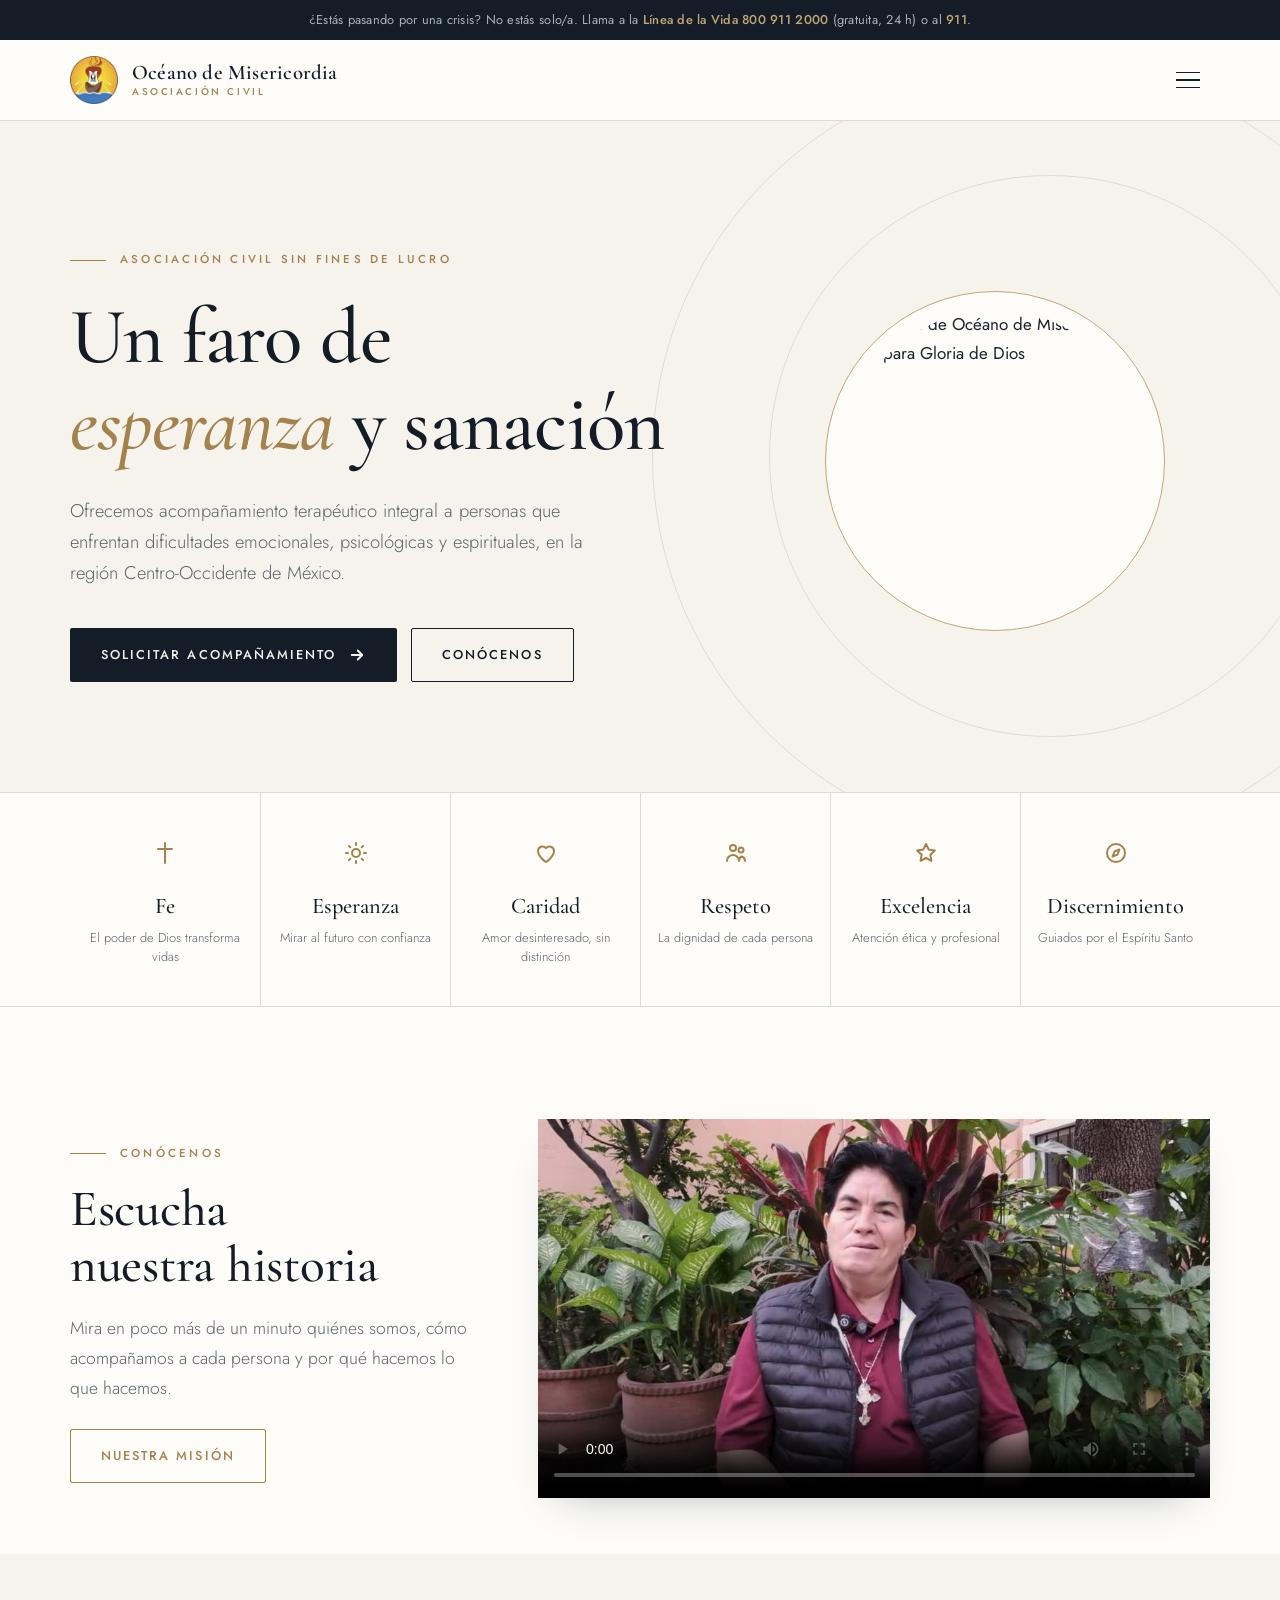
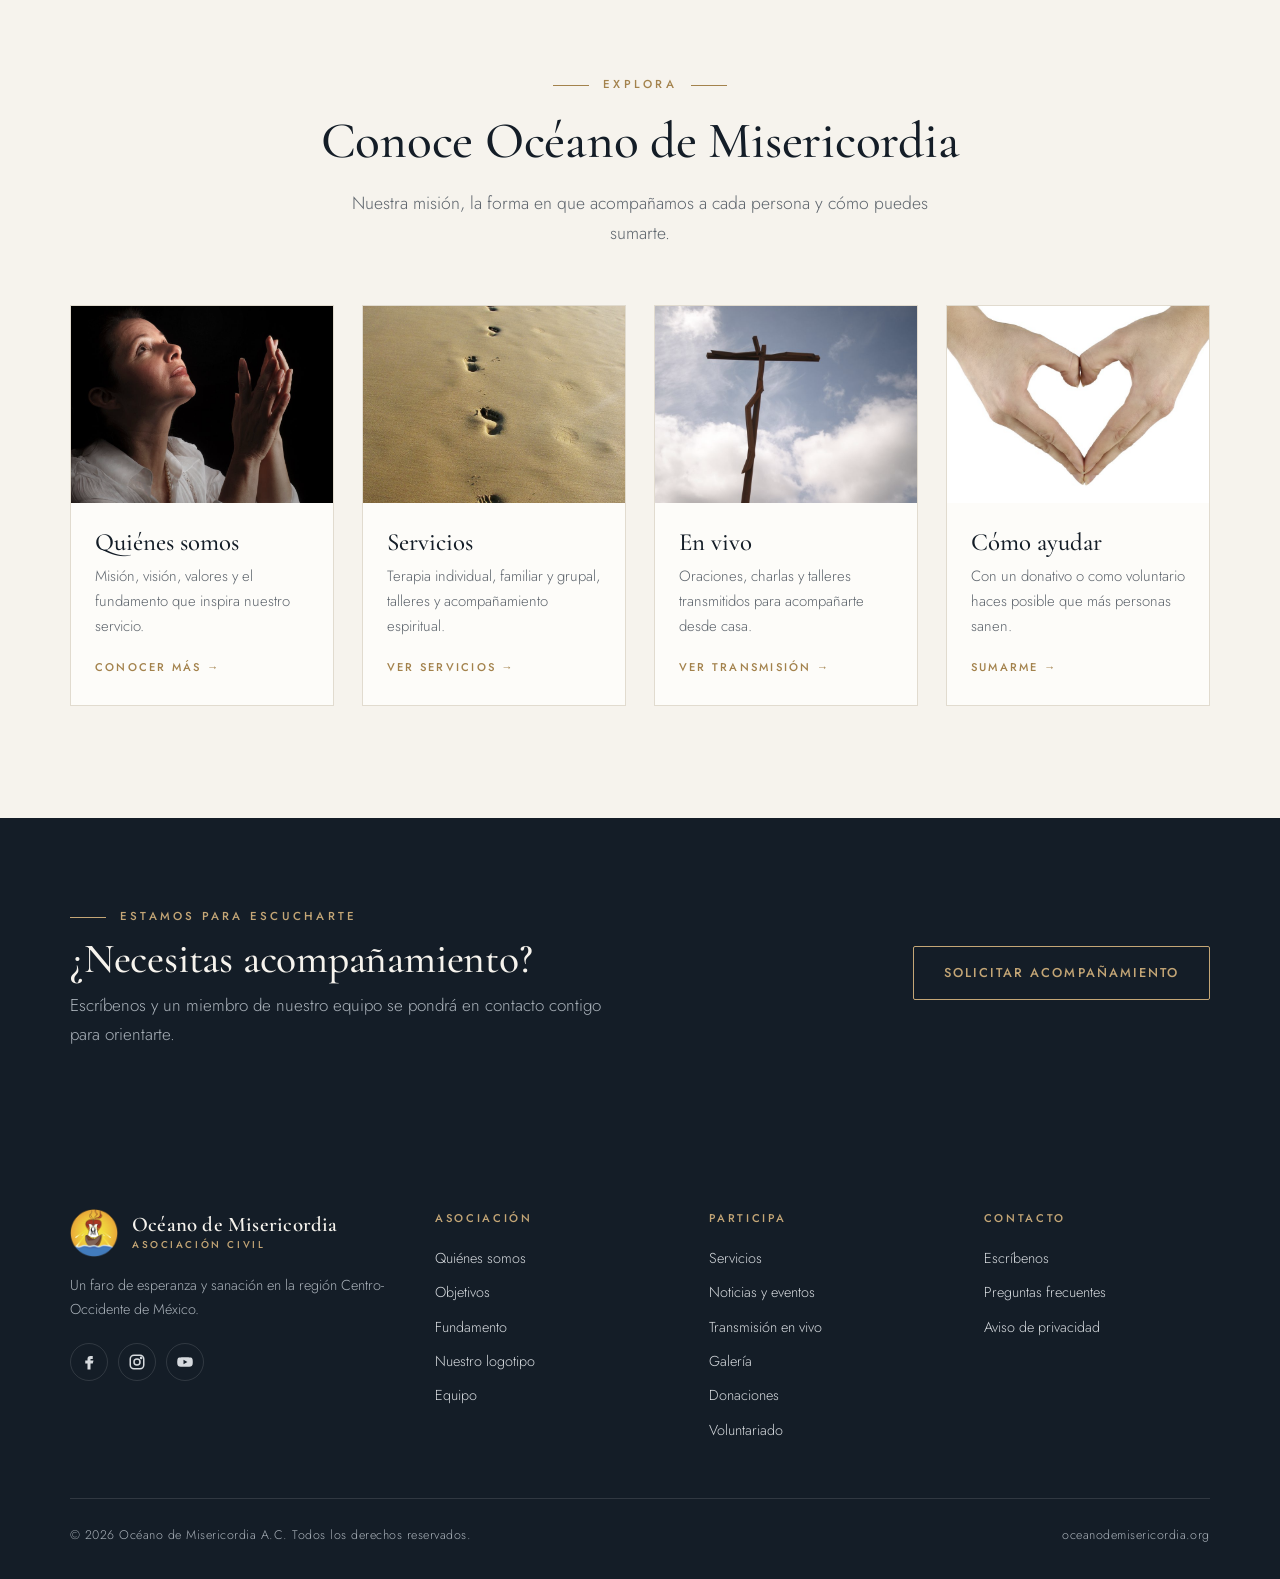
==== commit a41caaf6: "Nuevo logotipo: Todo para Gloria de Dios" ====
--- a/index.html
+++ b/index.html
@@ -49,7 +49,7 @@
         <a href="quienes-somos.html" class="btn btn-ghost">Conócenos</a>
       </div>
     </div>
-    <div class="emblem"><img src="assets/emblem.webp" alt="Emblema: una barca con vela OM y un corazón luminoso sobre el océano"></div>
+    <div class="emblem full"><img src="assets/logo-completo.webp" alt="Logotipo de Océano de Misericordia: Todo para Gloria de Dios"></div>
   </div>
 </section>
 
--- a/assets/styles.css
+++ b/assets/styles.css
@@ -0,0 +1,369 @@
+:root{
+  --ink:#141d27; --ink-2:#1d2935; --ink-3:#2a3845;
+  --ivory:#f6f3ed; --ivory-2:#eee9df; --paper:#fdfcf9;
+  --gold:#a3824c; --gold-2:#c4a676; --gold-soft:rgba(163,130,76,.12);
+  --wine:#7d2f2a;
+  --text:#1c242d; --muted:#5d646c; --muted-light:#a9b1b9; --line:#e1dbcf; --line-dark:rgba(255,255,255,.12);
+  --radius:4px; --shadow:0 18px 40px -24px rgba(20,29,39,.35);
+  --serif:'Cormorant Garamond',Georgia,'Times New Roman',serif;
+  --sans:'Jost','Helvetica Neue',Arial,sans-serif;
+}
+*{box-sizing:border-box;margin:0;padding:0}
+html{scroll-behavior:smooth;scroll-padding-top:84px}
+body{background:var(--paper);font-family:var(--sans);color:var(--text);line-height:1.7;font-size:17px;font-weight:400;-webkit-font-smoothing:antialiased}
+img{max-width:100%;display:block}
+a{color:var(--gold)}
+a:focus-visible,button:focus-visible,summary:focus-visible{outline:2px solid var(--gold);outline-offset:3px}
+.wrap{width:min(1140px,100% - 48px);margin-inline:auto}
+section{padding:112px 0}
+.eyebrow{display:inline-flex;align-items:center;gap:14px;font-size:.72rem;font-weight:500;letter-spacing:.28em;text-transform:uppercase;color:var(--gold)}
+.eyebrow::before{content:"";width:36px;height:1px;background:currentColor}
+h1,h2,h3{font-family:var(--serif);font-weight:500;line-height:1.1;color:var(--ink);text-wrap:balance}
+h2{font-size:clamp(2.2rem,4vw,3.2rem);margin:18px 0 20px;letter-spacing:-.005em}
+h3{font-size:1.55rem;margin-bottom:8px}
+.lead{font-size:1.1rem;color:var(--muted);max-width:640px;font-weight:300}
+.center{text-align:center}.center .lead{margin-inline:auto}.center .eyebrow::after{content:"";width:36px;height:1px;background:currentColor}
+.btn{display:inline-flex;align-items:center;gap:12px;padding:15px 30px;border-radius:2px;font-weight:500;font-size:.8rem;letter-spacing:.16em;text-transform:uppercase;text-decoration:none;transition:background .25s,color .25s,border-color .25s;border:1px solid transparent;cursor:pointer;font-family:inherit}
+.btn-sun{background:var(--ink);color:var(--ivory)}
+.btn-sun:hover{background:var(--gold);color:#fff}
+.btn-ghost{border-color:var(--ink);color:var(--ink)}
+.btn-ghost:hover{background:var(--ink);color:var(--ivory)}
+.btn-ocean{background:transparent;border-color:var(--gold);color:var(--gold)}
+.btn-ocean:hover{background:var(--gold);color:#fff}
+.ph{background:#f7efd9;border-bottom:1px dashed var(--gold);padding:0 5px;color:#6d5429;font-weight:500}
+
+/* crisis bar */
+.crisis{background:var(--ink);color:var(--muted-light);font-size:.8rem;letter-spacing:.02em;text-align:center;padding:9px 16px}
+.crisis a{color:var(--gold-2);font-weight:500;text-decoration:none;white-space:nowrap}
+
+/* header */
+header{position:sticky;top:0;z-index:50;background:rgba(253,252,249,.95);backdrop-filter:blur(10px);border-bottom:1px solid var(--line)}
+.nav{display:flex;align-items:center;justify-content:space-between;height:80px;gap:20px}
+.brand{display:flex;align-items:center;gap:14px;text-decoration:none;flex:none;white-space:nowrap}
+.brand img{width:48px;height:48px}
+.brand span{font-family:var(--serif);font-weight:600;color:var(--ink);line-height:1.05;font-size:1.3rem;letter-spacing:.01em}
+.brand small{display:block;font-family:var(--sans);font-size:.62rem;color:var(--gold);font-weight:500;letter-spacing:.26em;text-transform:uppercase;margin-top:4px}
+.menu{display:flex;align-items:center;gap:2px;list-style:none}
+.menu a{text-decoration:none;color:var(--text);font-weight:400;font-size:.82rem;letter-spacing:.06em;padding:8px 11px;white-space:nowrap;display:inline-flex;align-items:center;position:relative;transition:color .2s}
+.menu a:not(.btn)::after{content:"";position:absolute;left:11px;right:11px;bottom:2px;height:1px;background:var(--gold);transform:scaleX(0);transition:transform .25s}
+.menu a:not(.btn):hover{color:var(--gold)}
+.menu a:not(.btn):hover::after{transform:scaleX(1)}
+.menu .btn{padding:12px 20px;margin-left:12px;font-size:.72rem;color:var(--ivory)}
+.burger{display:none;background:none;border:0;width:44px;height:44px;cursor:pointer}
+.burger span{display:block;width:24px;height:1.5px;background:var(--ink);margin:6px auto;transition:.3s}
+
+/* hero */
+.hero{position:relative;background:var(--ivory);color:var(--text);overflow:hidden;padding:120px 0 110px;border-bottom:1px solid var(--line)}
+.hero::before{content:"";position:absolute;right:-12%;top:50%;width:780px;height:780px;transform:translateY(-50%);border-radius:50%;border:1px solid var(--line);pointer-events:none}
+.hero::after{content:"";position:absolute;right:-4%;top:50%;width:560px;height:560px;transform:translateY(-50%);border-radius:50%;border:1px solid var(--line);pointer-events:none}
+.hero-grid{display:grid;grid-template-columns:1.2fr .8fr;gap:64px;align-items:center;position:relative;z-index:2}
+.hero .eyebrow{color:var(--gold)}
+.hero h1{color:var(--ink);font-size:clamp(2.9rem,6.2vw,5rem);font-weight:500;margin:24px 0 26px;letter-spacing:-.01em}
+.hero h1 em{font-style:italic;color:var(--gold)}
+.hero p{font-size:1.15rem;color:var(--muted);font-weight:300;max-width:540px;margin-bottom:40px}
+.hero-actions{display:flex;flex-wrap:wrap;gap:14px}
+.emblem{position:relative;justify-self:center;width:min(340px,70vw);aspect-ratio:1;padding:18px;border-radius:50%;border:1px solid var(--gold-2);background:var(--paper)}
+.emblem img{width:100%;height:100%;border-radius:50%}
+.waves{display:none}
+@media (prefers-reduced-motion:reduce){*{animation:none!important;transition:none!important}html{scroll-behavior:auto}}
+
+/* values strip */
+.values{padding:0;background:var(--paper);border-bottom:1px solid var(--line)}
+.values-card{display:grid;grid-template-columns:repeat(6,1fr)}
+.value{text-align:center;padding:40px 14px;border-left:1px solid var(--line)}
+.value:first-child{border-left:0}
+.value .ic{width:40px;height:40px;margin:0 auto 14px;display:grid;place-items:center;color:var(--gold)}
+.value b{display:block;font-family:var(--serif);font-size:1.4rem;font-weight:500;color:var(--ink)}
+.value small{color:var(--muted);font-size:.8rem;line-height:1.45;display:block;margin-top:4px;font-weight:300}
+
+/* intro video */
+.intro-video{padding-bottom:56px}
+.iv-grid{display:grid;grid-template-columns:.75fr 1.25fr;gap:64px;align-items:center}
+.iv-frame{position:relative;overflow:hidden;aspect-ratio:16/9;background:#000;box-shadow:var(--shadow);max-width:100%}
+.iv-frame video{width:100%;height:100%;display:block;object-fit:cover}
+.info-item>div{min-width:0;overflow-wrap:anywhere}
+.contact-grid>*,.live-grid>*,.iv-grid>*{min-width:0}
+
+/* about */
+.split{display:grid;grid-template-columns:1fr 1fr;gap:0;margin-top:56px;border:1px solid var(--line)}
+.mv{padding:52px 48px;position:relative}
+.mv.m{background:var(--ink);color:#c9ced4}
+.mv.v{background:var(--ivory)}
+.mv.m h3{color:var(--ivory)}
+.mv .tag{font-size:.7rem;font-weight:500;letter-spacing:.26em;text-transform:uppercase;color:var(--gold-2)}
+.mv.v .tag{color:var(--gold)}
+.mv h3{font-size:2.1rem;margin:10px 0 18px}
+.mv p{font-weight:300}
+.mv .bigq{position:absolute;right:32px;top:10px;font-family:var(--serif);font-size:8rem;line-height:1;color:var(--gold);opacity:.35}
+.values-full{display:grid;grid-template-columns:repeat(3,1fr);margin-top:56px;border-top:1px solid var(--line)}
+.vf{padding:32px 28px 32px 0;border-bottom:1px solid var(--line)}
+.vf:not(:nth-child(3n+1)){padding-left:28px;border-left:1px solid var(--line)}
+.vf h4{font-family:var(--serif);font-size:1.5rem;font-weight:500;color:var(--ink);display:flex;align-items:center;gap:12px;margin-bottom:6px}
+.vf h4 i{width:6px;height:6px;transform:rotate(45deg);background:var(--gold);display:inline-block}
+.vf p{color:var(--muted);font-size:.95rem;font-weight:300}
+
+/* objectives */
+.objectives{background:var(--ivory)}
+.obj-grid{display:grid;grid-template-columns:repeat(4,1fr);gap:0;margin-top:56px;border-top:1px solid var(--ink)}
+.obj{padding:30px 26px 10px 0}
+.obj+.obj{padding-left:26px;border-left:1px solid var(--line)}
+.obj .n{font-family:var(--serif);font-size:3rem;font-weight:400;line-height:1;color:var(--gold);font-style:italic}
+.obj p{margin-top:16px;color:var(--text);font-size:.98rem;font-weight:300}
+
+/* foundations */
+.found{display:grid;grid-template-columns:.85fr 1.15fr;gap:80px;align-items:start}
+.found-intro{position:sticky;top:120px}
+.verse{margin-top:32px;border-left:1px solid var(--gold);padding:4px 0 4px 24px;font-family:var(--serif);font-style:italic;font-size:1.55rem;color:var(--ink)}
+.verse cite{display:block;font-family:var(--sans);font-style:normal;font-size:.72rem;letter-spacing:.2em;text-transform:uppercase;color:var(--gold);margin-top:10px}
+.found-img{margin-top:36px;overflow:hidden;aspect-ratio:4/3;max-width:100%}
+.found-img img{width:100%;height:100%;object-fit:cover;object-position:40% 30%;filter:saturate(.8)}
+.f-list{display:flex;flex-direction:column}
+.f-item{display:grid;grid-template-columns:52px 1fr;gap:24px;padding:32px 0;border-bottom:1px solid var(--line)}
+.f-item:first-child{padding-top:0}
+.f-item .ic{width:52px;height:52px;border-radius:50%;display:grid;place-items:center;border:1px solid var(--gold-2);color:var(--gold)}
+.f-item .ic svg{width:22px;height:22px}
+.f-item h3{font-size:1.55rem}
+.f-item p{color:var(--muted);font-size:.97rem;font-weight:300}
+
+/* services */
+.services{background:var(--ink);color:#c9ced4}
+.services h2{color:var(--ivory)}.services .lead{color:var(--muted-light)}
+.services .eyebrow{color:var(--gold-2)}
+.svc-grid{display:grid;grid-template-columns:repeat(4,1fr);gap:28px;margin-top:60px}
+.svc{background:transparent;overflow:hidden}
+.svc-img{aspect-ratio:4/5;overflow:hidden;background:var(--ink-2);max-width:100%}
+.svc-img img{width:100%;height:100%;object-fit:cover;filter:grayscale(.35) contrast(1.02);transition:transform .8s,filter .6s}
+.svc:hover .svc-img img{transform:scale(1.04);filter:none}
+.svc-body{padding:24px 0 0;border-top:1px solid var(--gold);margin-top:20px}
+.svc .ic{display:none}
+.svc h3{color:var(--ivory);font-size:1.6rem}
+.svc p{font-size:.93rem;color:var(--muted-light);font-weight:300}
+.svc ul{list-style:none;margin-top:14px;display:flex;flex-wrap:wrap;gap:4px 14px}
+.svc li{font-size:.7rem;font-weight:500;letter-spacing:.16em;text-transform:uppercase;color:var(--gold-2)}
+
+/* logo meaning */
+.logo-sec{background:var(--ivory)}
+.logo-grid{display:grid;grid-template-columns:.9fr 1.1fr;gap:72px;align-items:center;margin-top:48px}
+.logo-stage{position:relative;max-width:420px;justify-self:center;width:100%}
+.logo-stage img{width:100%;border-radius:50%;box-shadow:0 0 0 18px var(--paper),0 0 0 19px var(--gold-2)}
+.hotspot{position:absolute;width:28px;height:28px;border-radius:50%;border:1px solid var(--ink);background:var(--paper);color:var(--ink);font-weight:500;font-size:.75rem;cursor:pointer;transform:translate(-50%,-50%);transition:transform .2s,background .2s,color .2s;font-family:var(--sans)}
+.hotspot:hover,.hotspot.on{background:var(--ink);color:var(--ivory);transform:translate(-50%,-50%) scale(1.12)}
+.sym-list{display:flex;flex-direction:column;border-top:1px solid var(--line)}
+.sym{padding:16px 4px;border-bottom:1px solid var(--line);cursor:pointer}
+.sym header{all:unset;display:flex;align-items:center;gap:16px;font-family:var(--serif);font-size:1.3rem;font-weight:500;color:var(--ink);cursor:pointer}
+.sym header b{flex:none;width:24px;font-family:var(--serif);font-style:italic;font-weight:500;font-size:1.05rem;color:var(--gold)}
+.sym p{display:none;color:var(--muted);font-size:.95rem;font-weight:300;margin-top:8px;padding-left:40px}
+.sym.on header{color:var(--gold)}
+.sym.on p{display:block}
+
+/* team */
+.team-grid{display:grid;grid-template-columns:repeat(4,1fr);gap:32px;margin-top:56px}
+.member{text-align:center}
+.avatar{width:100%;aspect-ratio:4/5;margin:0 0 20px;background:var(--ivory);display:grid;place-items:center;color:var(--line);max-width:100%}
+.member h3{font-size:1.4rem}
+.member .role{color:var(--gold);font-weight:500;font-size:.7rem;text-transform:uppercase;letter-spacing:.2em}
+.member p{color:var(--muted);font-size:.88rem;margin-top:8px;font-weight:300}
+
+/* news & blog */
+.news{background:var(--ivory)}
+.cards3{display:grid;grid-template-columns:repeat(3,1fr);gap:32px;margin-top:48px}
+.card{background:var(--paper);display:flex;flex-direction:column;border:1px solid var(--line)}
+.card .thumb{aspect-ratio:16/10;display:grid;place-items:center;color:rgba(255,255,255,.55);max-width:100%}
+.t1{background:var(--ink-2)}
+.t2{background:#6f5a3a}
+.t3{background:#3a2c2b}
+.card .body{padding:28px;flex:1;display:flex;flex-direction:column}
+.card .meta{font-size:.68rem;font-weight:500;letter-spacing:.2em;text-transform:uppercase;color:var(--gold);margin-bottom:10px}
+.card h3{font-size:1.45rem}
+.card p{color:var(--muted);font-size:.93rem;font-weight:300;flex:1}
+.card .more{margin-top:18px;font-weight:500;font-size:.72rem;letter-spacing:.18em;text-transform:uppercase;text-decoration:none;color:var(--ink)}
+.card .more:hover{color:var(--gold)}
+.tabs{display:inline-flex;gap:28px;margin-top:28px;border-bottom:1px solid var(--line)}
+.tabs button{border:0;background:none;padding:10px 2px;font:inherit;font-weight:500;font-size:.75rem;letter-spacing:.18em;text-transform:uppercase;color:var(--muted);cursor:pointer;border-bottom:1px solid transparent;margin-bottom:-1px}
+.tabs button.on{color:var(--ink);border-color:var(--gold)}
+.panel{display:none}.panel.on{display:grid}
+
+/* live */
+.live{background:var(--ink);color:#c9ced4}
+.live h2{color:var(--ivory)}.live .lead{color:var(--muted-light)}
+.live .eyebrow{color:#d98a82}.live .eyebrow::before{display:none}
+.dot{width:8px;height:8px;border-radius:50%;background:#c2453b;display:inline-block;animation:pulse 2.4s infinite}
+@keyframes pulse{50%{opacity:.35}}
+.live-grid{display:grid;grid-template-columns:.8fr 1.2fr;gap:64px;align-items:center}
+.live-list{list-style:none;margin:28px 0 34px;border-top:1px solid var(--line-dark)}
+.live-list li{display:flex;flex-direction:column;padding:14px 0;border-bottom:1px solid var(--line-dark)}
+.live-list b{color:var(--gold-2);font-size:.68rem;font-weight:500;letter-spacing:.22em;text-transform:uppercase}
+.live .btn-sun{background:transparent;border-color:var(--gold-2);color:var(--gold-2)}
+.live .btn-sun:hover{background:var(--gold-2);color:var(--ink)}
+.player{border:1px solid var(--line-dark);padding:12px}
+.player-frame{position:relative;aspect-ratio:16/9;overflow:hidden;background:#0b1118;max-width:100%}
+.player-frame iframe{position:absolute;inset:0;width:100%;height:100%;border:0}
+.player-empty{position:absolute;inset:0;display:flex;flex-direction:column;align-items:center;justify-content:center;gap:8px;text-align:center;padding:20px;color:var(--muted-light)}
+.player-empty svg{color:var(--gold-2);margin-bottom:6px;width:48px;height:48px}
+.player-empty b{color:var(--ivory);font-family:var(--serif);font-weight:500;font-size:1.5rem}
+.player-empty span{font-size:.9rem;font-weight:300;max-width:360px}
+
+/* gallery */
+.gallery{display:grid;grid-template-columns:repeat(4,1fr);grid-auto-rows:220px;gap:12px;margin-top:48px}
+.g{position:relative;margin:0;overflow:hidden;background:var(--ivory);max-width:100%}
+.g img{width:100%;height:100%;object-fit:cover;filter:saturate(.85);transition:transform .9s,filter .6s}
+.g:hover img{transform:scale(1.04);filter:none}
+.g figcaption{position:absolute;left:0;right:0;bottom:0;padding:34px 18px 14px;background:linear-gradient(transparent,rgba(20,29,39,.75));color:var(--ivory);font-size:.68rem;font-weight:500;letter-spacing:.2em;text-transform:uppercase}
+.g.big{grid-column:span 2;grid-row:span 2}
+.g.tall{grid-row:span 2}
+.g.wide{grid-column:span 2}
+
+/* help */
+.help{background:linear-gradient(rgba(20,29,39,.86),rgba(20,29,39,.9)),url(../media/oceano.jpg) center/cover;color:#c9ced4}
+.help h2{color:var(--ivory)}.help .lead{color:var(--muted-light)}
+.help .eyebrow{color:var(--gold-2)}
+.help-grid{display:grid;grid-template-columns:1fr 1fr;gap:32px;margin-top:56px}
+.help-card{background:var(--paper);color:var(--text);padding:44px;display:flex;flex-direction:column;overflow:hidden}
+.help-photo{margin:-44px -44px 32px;aspect-ratio:16/7;overflow:hidden}
+.help-photo img{width:100%;height:100%;object-fit:cover;filter:grayscale(.4)}
+.help-card .ic{display:none}
+.help-card h3{font-size:2.1rem}
+.help-card>p{color:var(--muted);font-weight:300}
+.help-card ul{list-style:none;margin:22px 0 30px;display:flex;flex-direction:column;gap:10px;flex:1}
+.help-card li{display:flex;gap:14px;align-items:baseline;font-size:.96rem;font-weight:300}
+.help-card li::before{content:"";flex:none;width:6px;height:6px;transform:rotate(45deg) translateY(-2px);background:var(--gold)}
+.bank{border-top:1px solid var(--line);border-bottom:1px solid var(--line);padding:14px 0;font-size:.9rem;margin-bottom:28px}
+.bank div{display:flex;justify-content:space-between;gap:10px;padding:4px 0;flex-wrap:wrap}
+.bank span{color:var(--muted);font-size:.72rem;letter-spacing:.18em;text-transform:uppercase}
+.bank b{font-weight:500}
+.help-card .btn{align-self:flex-start}
+
+/* faq */
+.faq-wrap{max-width:800px;margin:48px auto 0;border-top:1px solid var(--line)}
+details{border-bottom:1px solid var(--line)}
+summary{list-style:none;cursor:pointer;display:flex;justify-content:space-between;align-items:center;gap:20px;padding:24px 4px;font-family:var(--serif);font-size:1.45rem;font-weight:500;color:var(--ink)}
+summary::-webkit-details-marker{display:none}
+summary::after{content:"+";flex:none;font-family:var(--sans);font-weight:300;font-size:1.6rem;color:var(--gold);transition:transform .25s}
+details[open] summary::after{transform:rotate(45deg)}
+details p{padding:0 50px 26px 4px;color:var(--muted);font-weight:300}
+
+/* contact */
+.contact{background:var(--ivory)}
+.contact-grid{display:grid;grid-template-columns:.9fr 1.1fr;gap:56px;margin-top:48px}
+.info{display:flex;flex-direction:column;border-top:1px solid var(--line)}
+.info-item{display:flex;gap:18px;align-items:flex-start;padding:20px 0;border-bottom:1px solid var(--line)}
+.info-item .ic{flex:none;width:40px;height:40px;border-radius:50%;display:grid;place-items:center;border:1px solid var(--gold-2);color:var(--gold)}
+.info-item .ic svg{width:18px;height:18px}
+.info-item b{display:block;color:var(--ink);font-size:.7rem;font-weight:500;letter-spacing:.2em;text-transform:uppercase;margin-bottom:2px}
+.info-item span{color:var(--text);font-size:1rem}
+.emergency{margin-top:24px;border-left:1px solid var(--wine);padding:6px 0 6px 20px;font-size:.92rem;color:var(--muted);font-weight:300}
+.emergency b{color:var(--wine);font-weight:500}
+.emergency a{color:var(--wine)}
+form{background:var(--paper);padding:44px;border:1px solid var(--line);display:grid;grid-template-columns:1fr 1fr;gap:22px}
+form .full{grid-column:1/-1}
+label{font-size:.68rem;font-weight:500;letter-spacing:.2em;text-transform:uppercase;color:var(--ink);display:block;margin-bottom:8px}
+input,select,textarea{width:100%;padding:12px 0;border:0;border-bottom:1px solid var(--line);border-radius:0;font:inherit;font-size:1rem;font-weight:300;background:transparent;color:var(--text);transition:border-color .2s}
+select{padding-right:10px}
+input:focus,select:focus,textarea:focus{outline:none;border-bottom-color:var(--gold)}
+textarea{min-height:120px;resize:vertical}
+.check{display:flex;gap:12px;align-items:flex-start;font-size:.82rem;color:var(--muted);text-transform:none;letter-spacing:0;font-weight:300}
+.check input{width:auto;margin-top:5px;accent-color:var(--gold)}
+.form-note{font-size:.85rem;color:var(--gold);min-height:1em}
+
+/* footer */
+footer{background:var(--ink);color:var(--muted-light);padding:80px 0 32px;font-size:.9rem;font-weight:300}
+.f-grid{display:grid;grid-template-columns:1.4fr 1fr 1fr 1fr;gap:48px}
+footer .brand span{color:var(--ivory)}footer .brand small{color:var(--gold-2)}
+footer h4{color:var(--gold-2);font-family:var(--sans);font-size:.7rem;font-weight:500;letter-spacing:.24em;text-transform:uppercase;margin-bottom:18px}
+footer ul{list-style:none;display:flex;flex-direction:column;gap:10px}
+footer a{color:#d6dade;text-decoration:none}
+footer a:hover{color:var(--gold-2)}
+.social{display:flex;gap:10px;margin-top:22px}
+.social a{width:38px;height:38px;border-radius:50%;display:grid;place-items:center;border:1px solid var(--line-dark)}
+.social a:hover{border-color:var(--gold-2);color:var(--gold-2)}
+.f-bottom{border-top:1px solid var(--line-dark);margin-top:56px;padding-top:26px;display:flex;justify-content:space-between;gap:20px;flex-wrap:wrap;font-size:.78rem;letter-spacing:.04em}
+
+.reveal{opacity:0;transform:translateY(18px);transition:opacity 1s ease,transform 1s ease}
+.reveal.in{opacity:1;transform:none}
+.to-top{position:fixed;right:20px;bottom:20px;width:44px;height:44px;border-radius:50%;background:var(--ink);color:var(--ivory);display:grid;place-items:center;opacity:0;pointer-events:none;transition:opacity .3s;z-index:40;text-decoration:none}
+.to-top.show{opacity:1;pointer-events:auto}
+
+@media (max-width:1360px){
+  .menu{position:absolute;left:0;right:0;top:100%;flex-direction:column;align-items:stretch;background:var(--paper);padding:12px 24px 28px;border-bottom:1px solid var(--line);box-shadow:var(--shadow);opacity:0;visibility:hidden;transform:translateY(-10px);transition:opacity .25s,transform .25s,visibility .25s}
+  .menu.open{opacity:1;visibility:visible;transform:none}
+  .menu a{padding:14px 0;border-bottom:1px solid var(--line)}
+  .menu a:not(.btn)::after{display:none}
+  .menu .btn{justify-content:center;margin:18px 0 0;border-bottom:0}
+  .burger{display:block}
+  .burger.x span:nth-child(1){transform:translateY(7.5px) rotate(45deg)}
+  .burger.x span:nth-child(2){opacity:0}
+  .burger.x span:nth-child(3){transform:translateY(-7.5px) rotate(-45deg)}
+}
+@media (max-width:1060px){
+  .values-card{grid-template-columns:repeat(3,1fr)}
+  .value:nth-child(4){border-left:0}
+  .value:nth-child(n+4){border-top:1px solid var(--line)}
+  .obj-grid,.svc-grid,.team-grid{grid-template-columns:repeat(2,1fr)}
+  .obj:nth-child(3){padding-left:0;border-left:0}
+  .obj:nth-child(n+3){border-top:1px solid var(--line);margin-top:10px}
+  .found{grid-template-columns:1fr;gap:48px}.found-intro{position:static}
+  .f-grid{grid-template-columns:1fr 1fr}
+}
+@media (max-width:820px){
+  section{padding:80px 0}
+  .hero{padding:72px 0 80px}
+  .hero::before,.hero::after{display:none}
+  .hero-grid,.split,.logo-grid,.help-grid,.contact-grid,.live-grid,.iv-grid{grid-template-columns:1fr}
+  .live-grid,.iv-grid{gap:32px}.player{order:-1}
+  .emblem{width:min(220px,60vw);order:-1;justify-self:start}
+  .values-full,.cards3{grid-template-columns:1fr}
+  .vf,.vf:not(:nth-child(3n+1)){padding:24px 0;border-left:0}
+  .gallery{grid-template-columns:repeat(2,1fr);grid-auto-rows:170px}
+  .mv{padding:40px 28px}
+}
+@media (max-width:560px){
+  body{font-size:16px}
+  .wrap{width:calc(100% - 32px)}
+  .values-card{grid-template-columns:repeat(2,1fr)}
+  .value{padding:28px 10px}
+  .value:nth-child(odd){border-left:0}.value:nth-child(4){border-left:1px solid var(--line)}
+  .value:nth-child(n+3){border-top:1px solid var(--line)}
+  .obj-grid,.svc-grid,.team-grid,.f-grid{grid-template-columns:1fr}
+  .obj,.obj+.obj{padding:24px 0 8px;border-left:0}
+  .obj+.obj{border-top:1px solid var(--line)}
+  .svc-img{aspect-ratio:16/10}
+  .help-card{padding:28px}
+  .help-photo{margin:-28px -28px 24px}
+  form{grid-template-columns:1fr;padding:28px}
+  .f-item{grid-template-columns:1fr;gap:14px}
+  .brand small{display:none}
+  .brand span{font-size:1.15rem}
+  details p{padding-right:4px}
+  .hotspot{width:24px;height:24px;font-size:.68rem}
+  .btn{padding:14px 22px}
+}
+
+/* multipage additions */
+.menu a[aria-current="page"]:not(.btn){color:var(--gold)}
+.menu a[aria-current="page"]:not(.btn)::after{transform:scaleX(1)}
+.crumbs{background:var(--ivory);border-bottom:1px solid var(--line)}
+.crumbs .wrap{display:flex;gap:10px;align-items:center;padding:14px 0;font-size:.72rem;letter-spacing:.18em;text-transform:uppercase;color:var(--muted)}
+.crumbs a{color:var(--muted);text-decoration:none}.crumbs a:hover{color:var(--gold)}
+.crumbs span[aria-current]{color:var(--gold)}
+.explore{background:var(--ivory)}
+.ex-grid{display:grid;grid-template-columns:repeat(4,1fr);gap:28px;margin-top:56px}
+.ex-card{display:flex;flex-direction:column;text-decoration:none;color:inherit;background:var(--paper);border:1px solid var(--line);transition:border-color .3s}
+.ex-card:hover{border-color:var(--gold-2)}
+.ex-img{aspect-ratio:4/3;overflow:hidden;max-width:100%}
+.ex-img img{width:100%;height:100%;object-fit:cover;filter:grayscale(.3);transition:transform .8s,filter .6s}
+.ex-card:hover .ex-img img{transform:scale(1.04);filter:none}
+.ex-body{padding:26px 24px 28px;display:flex;flex-direction:column;flex:1}
+.ex-body h3{font-size:1.55rem}
+.ex-body p{color:var(--muted);font-size:.93rem;font-weight:300;flex:1}
+.ex-body .more{margin-top:18px;font-size:.7rem;font-weight:500;letter-spacing:.2em;text-transform:uppercase;color:var(--gold)}
+.cta-band{background:var(--ink);color:#c9ced4;padding:80px 0}
+.cta-band .wrap{display:flex;justify-content:space-between;align-items:center;gap:40px;flex-wrap:wrap}
+.cta-band h2{color:var(--ivory);margin:10px 0 8px;font-size:clamp(1.9rem,3.4vw,2.6rem)}
+.cta-band p{color:var(--muted-light);font-weight:300;max-width:560px}
+.cta-band .eyebrow{color:var(--gold-2)}
+.cta-band .btn{background:transparent;border-color:var(--gold-2);color:var(--gold-2)}
+.cta-band .btn:hover{background:var(--gold-2);color:var(--ink)}
+main>section:first-child{padding-top:88px}
+main>section.hero:first-child{padding-top:120px}
+@media (max-width:1060px){.ex-grid{grid-template-columns:repeat(2,1fr)}}
+@media (max-width:560px){.ex-grid{grid-template-columns:1fr}.cta-band{padding:64px 0}main>section:first-child{padding-top:64px}}
